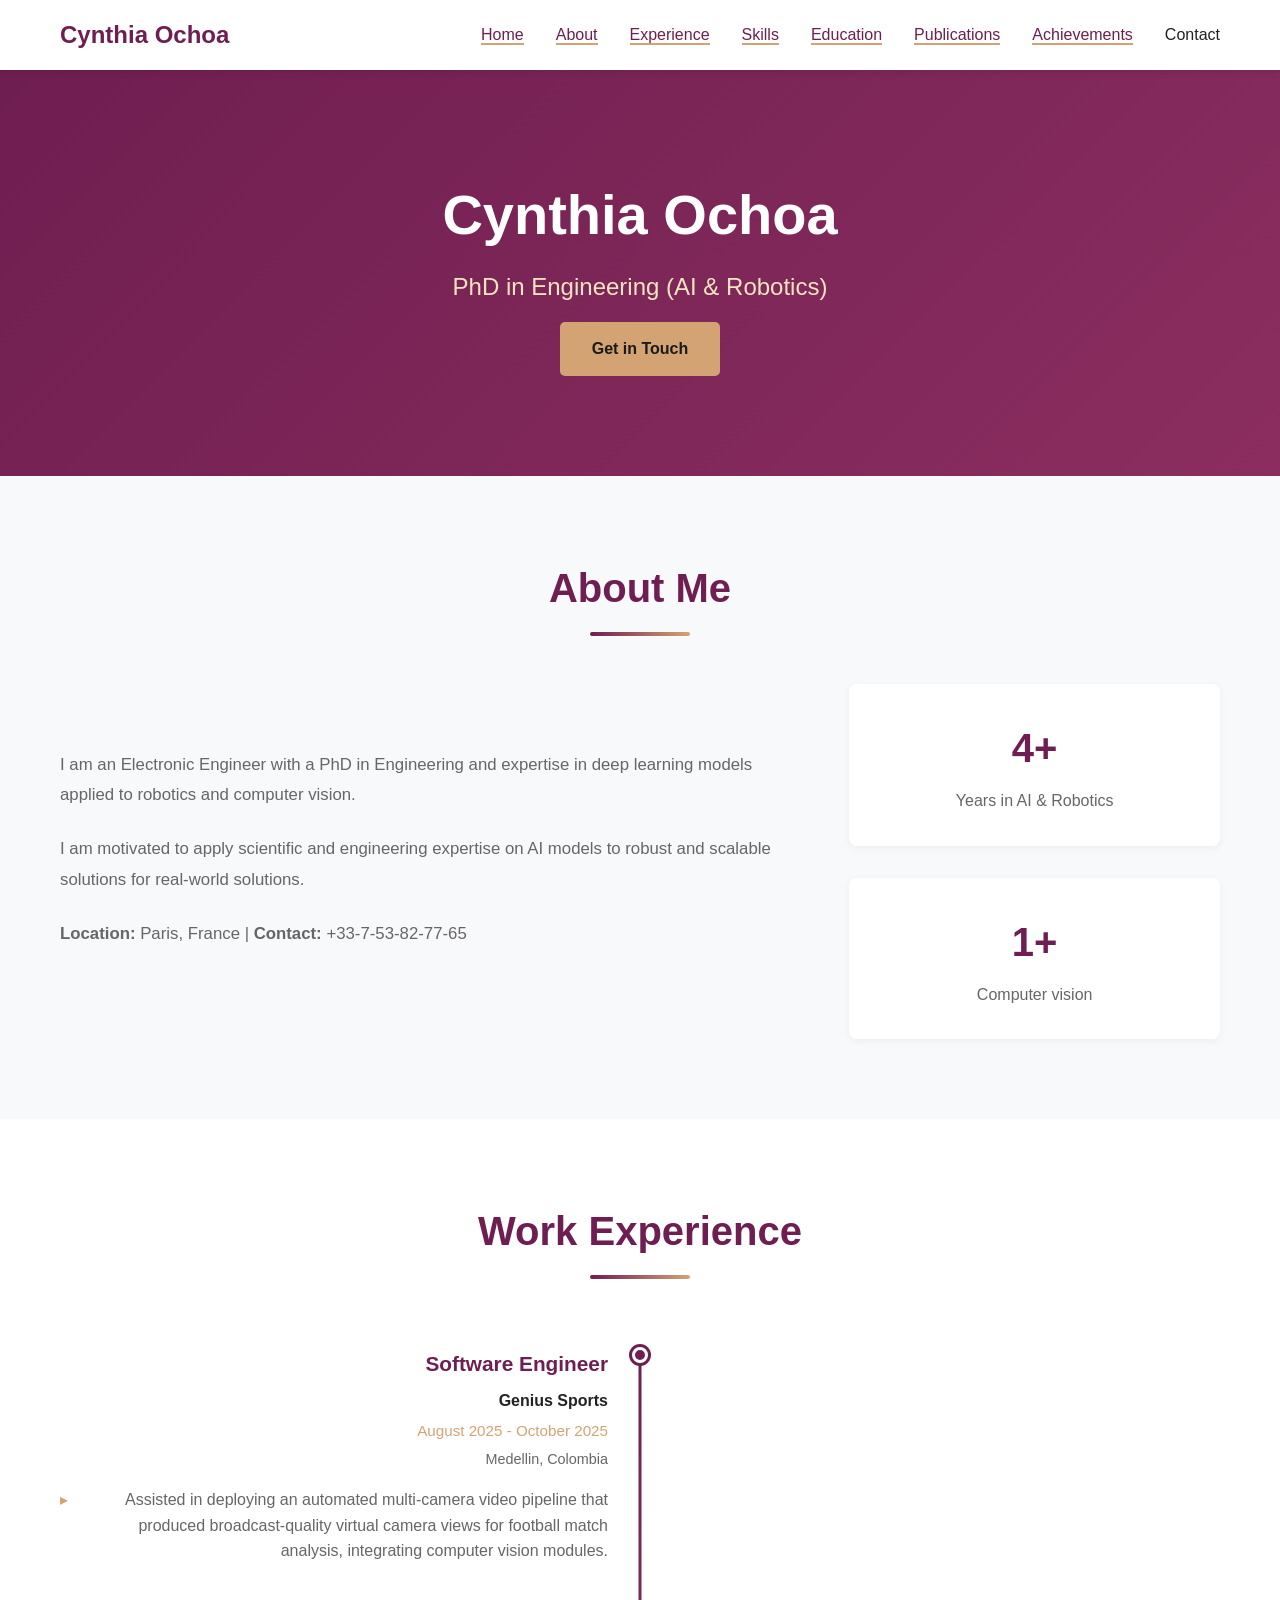
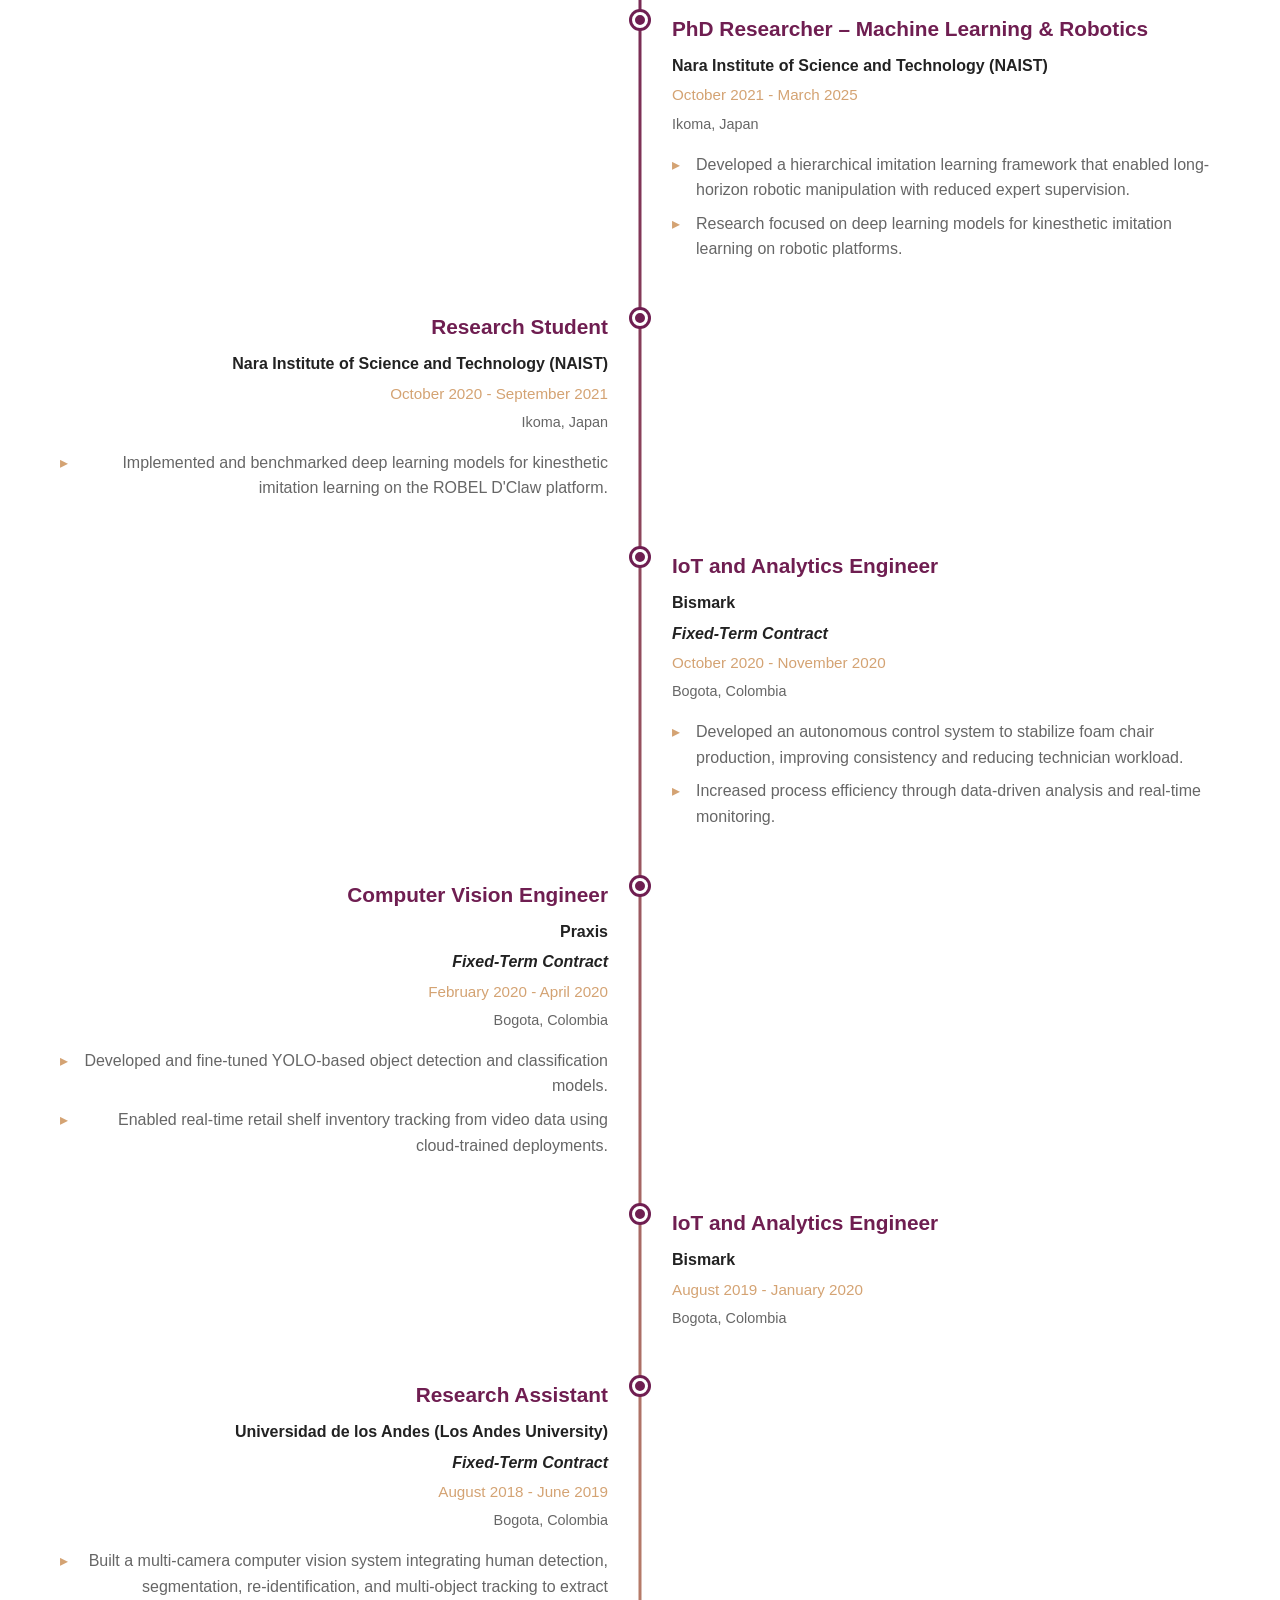
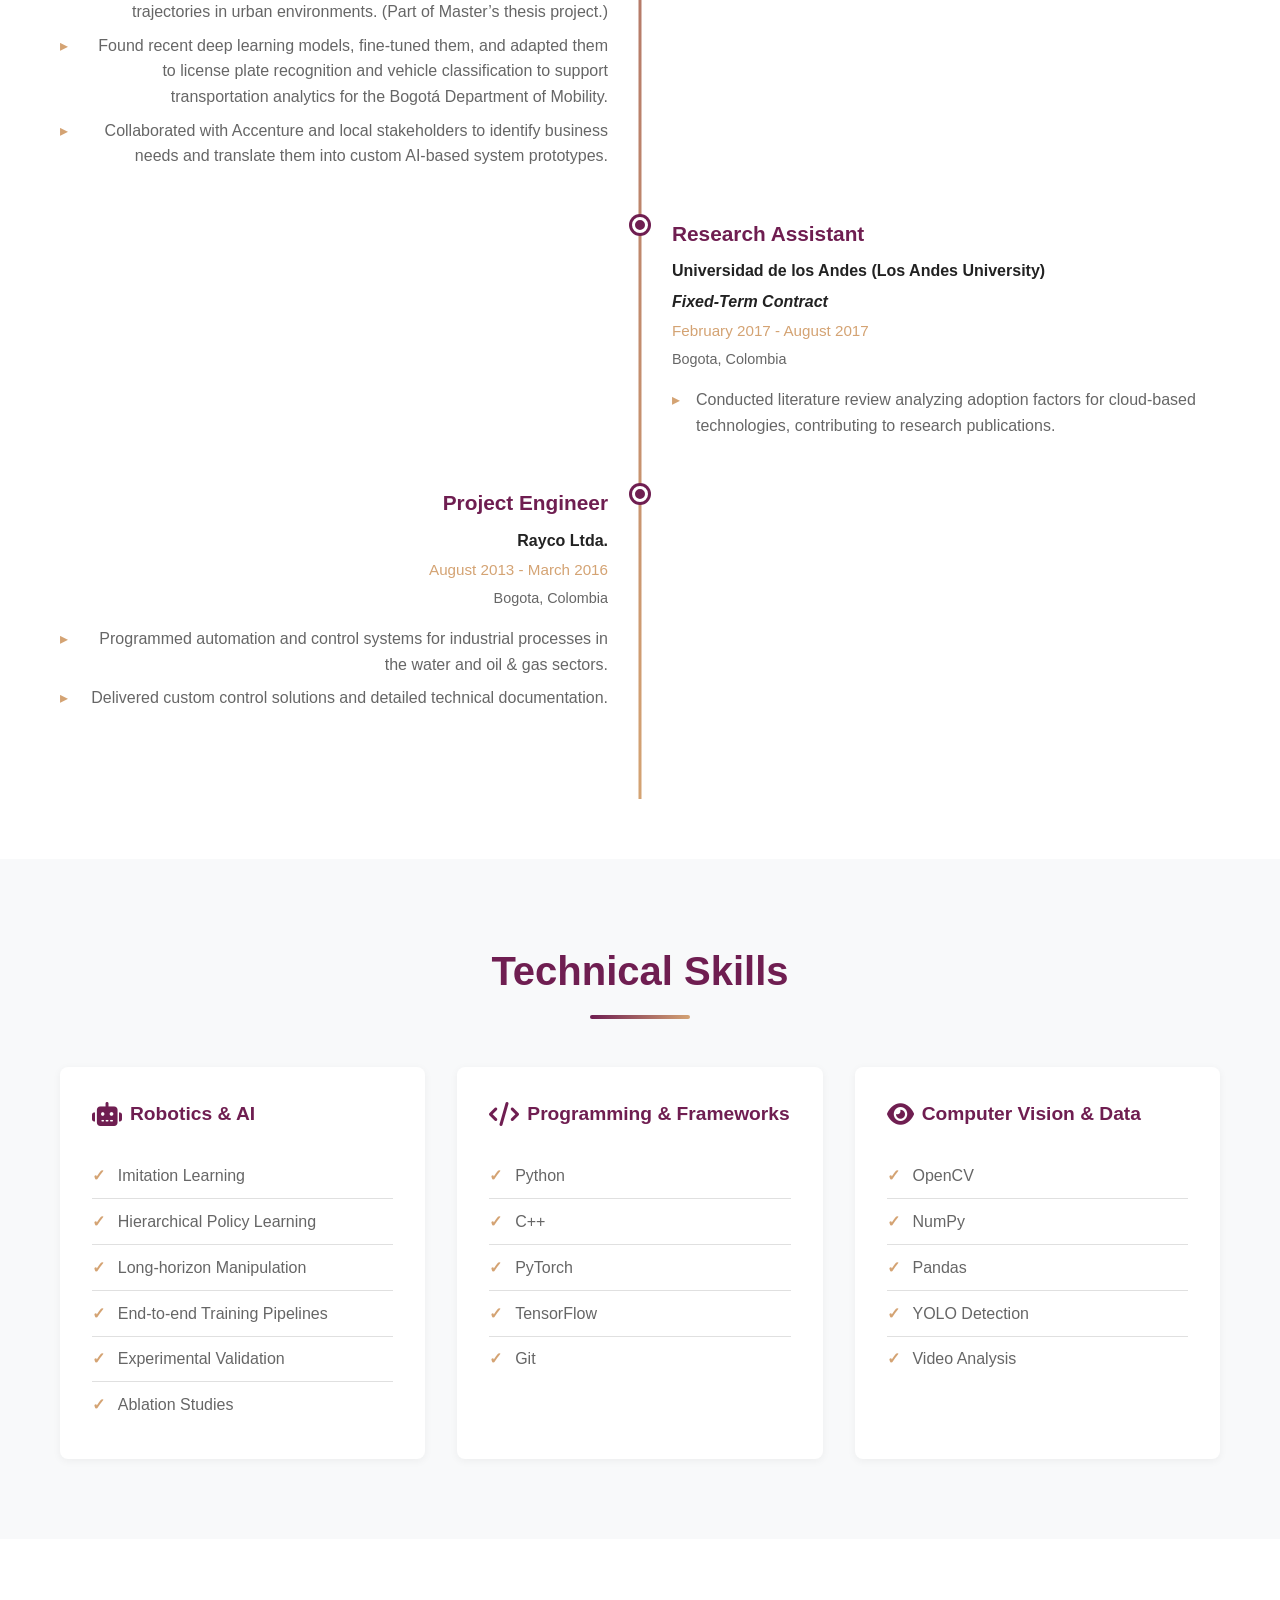
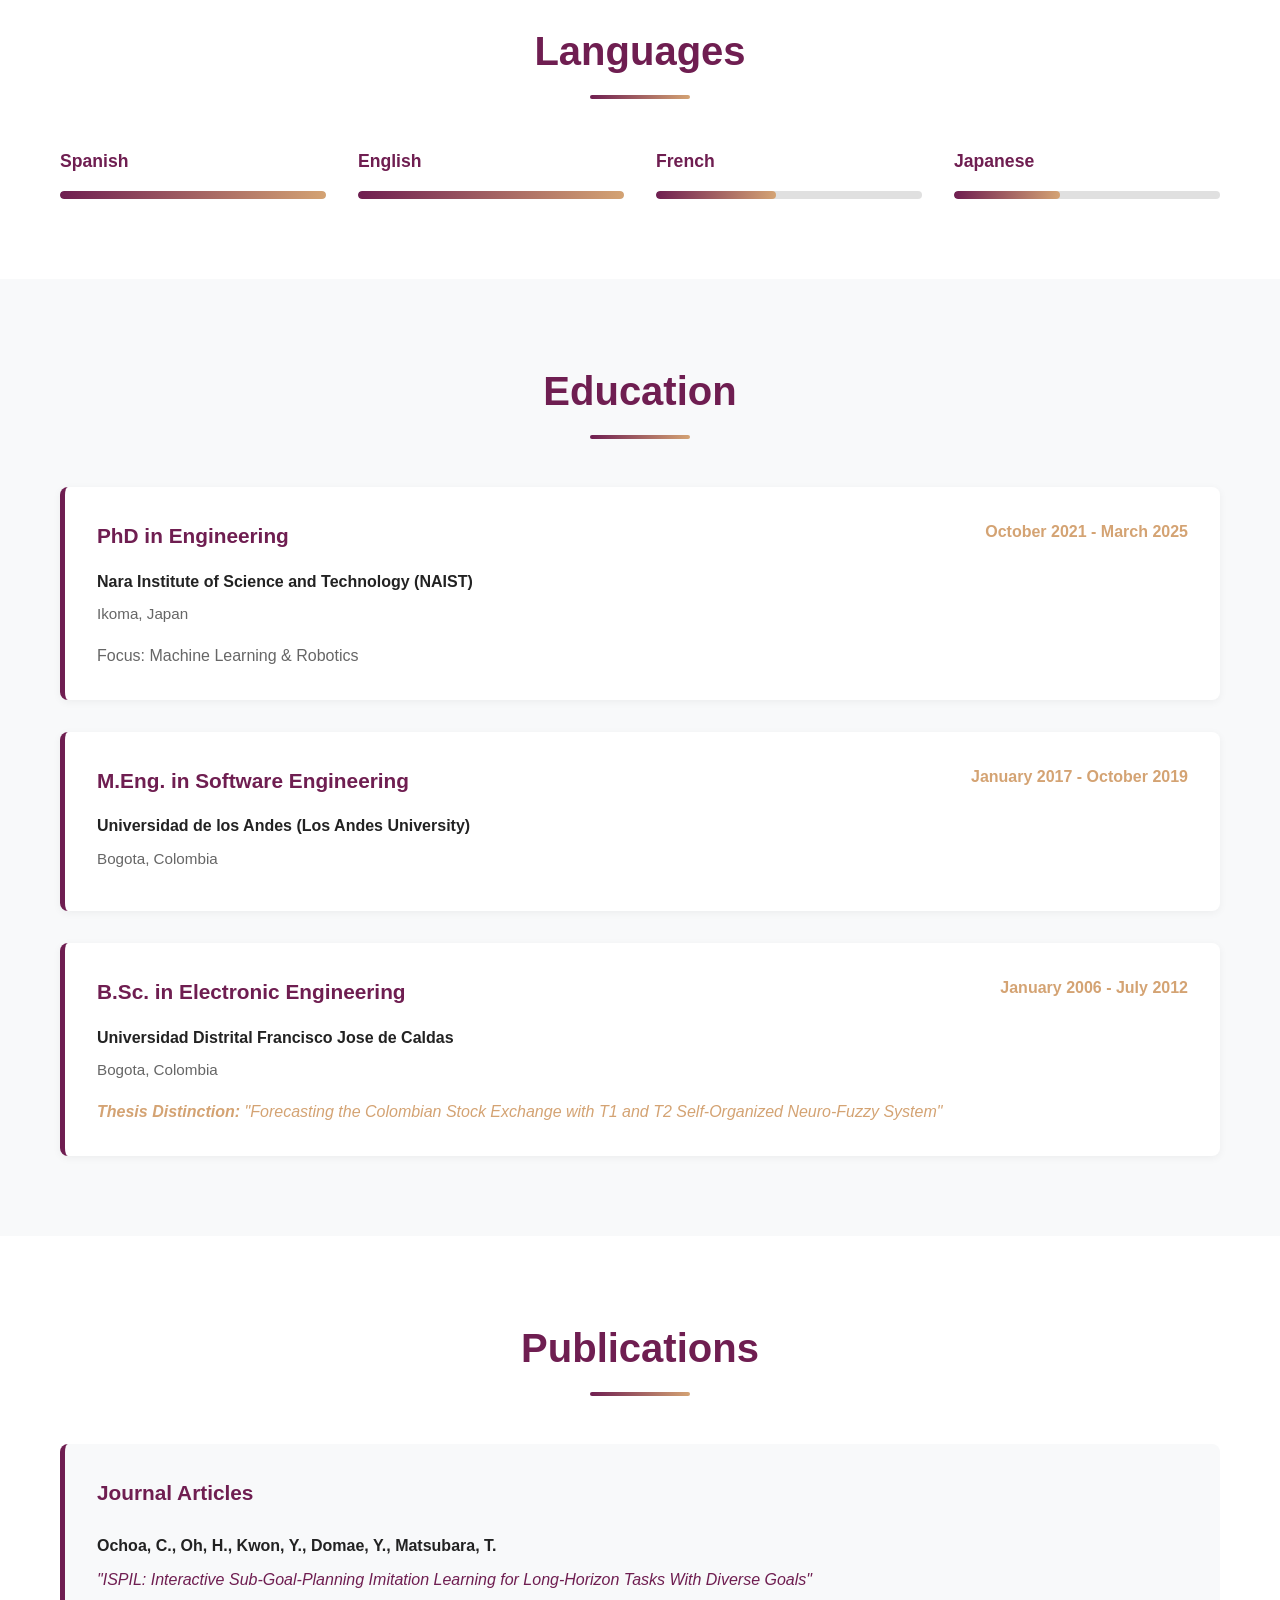
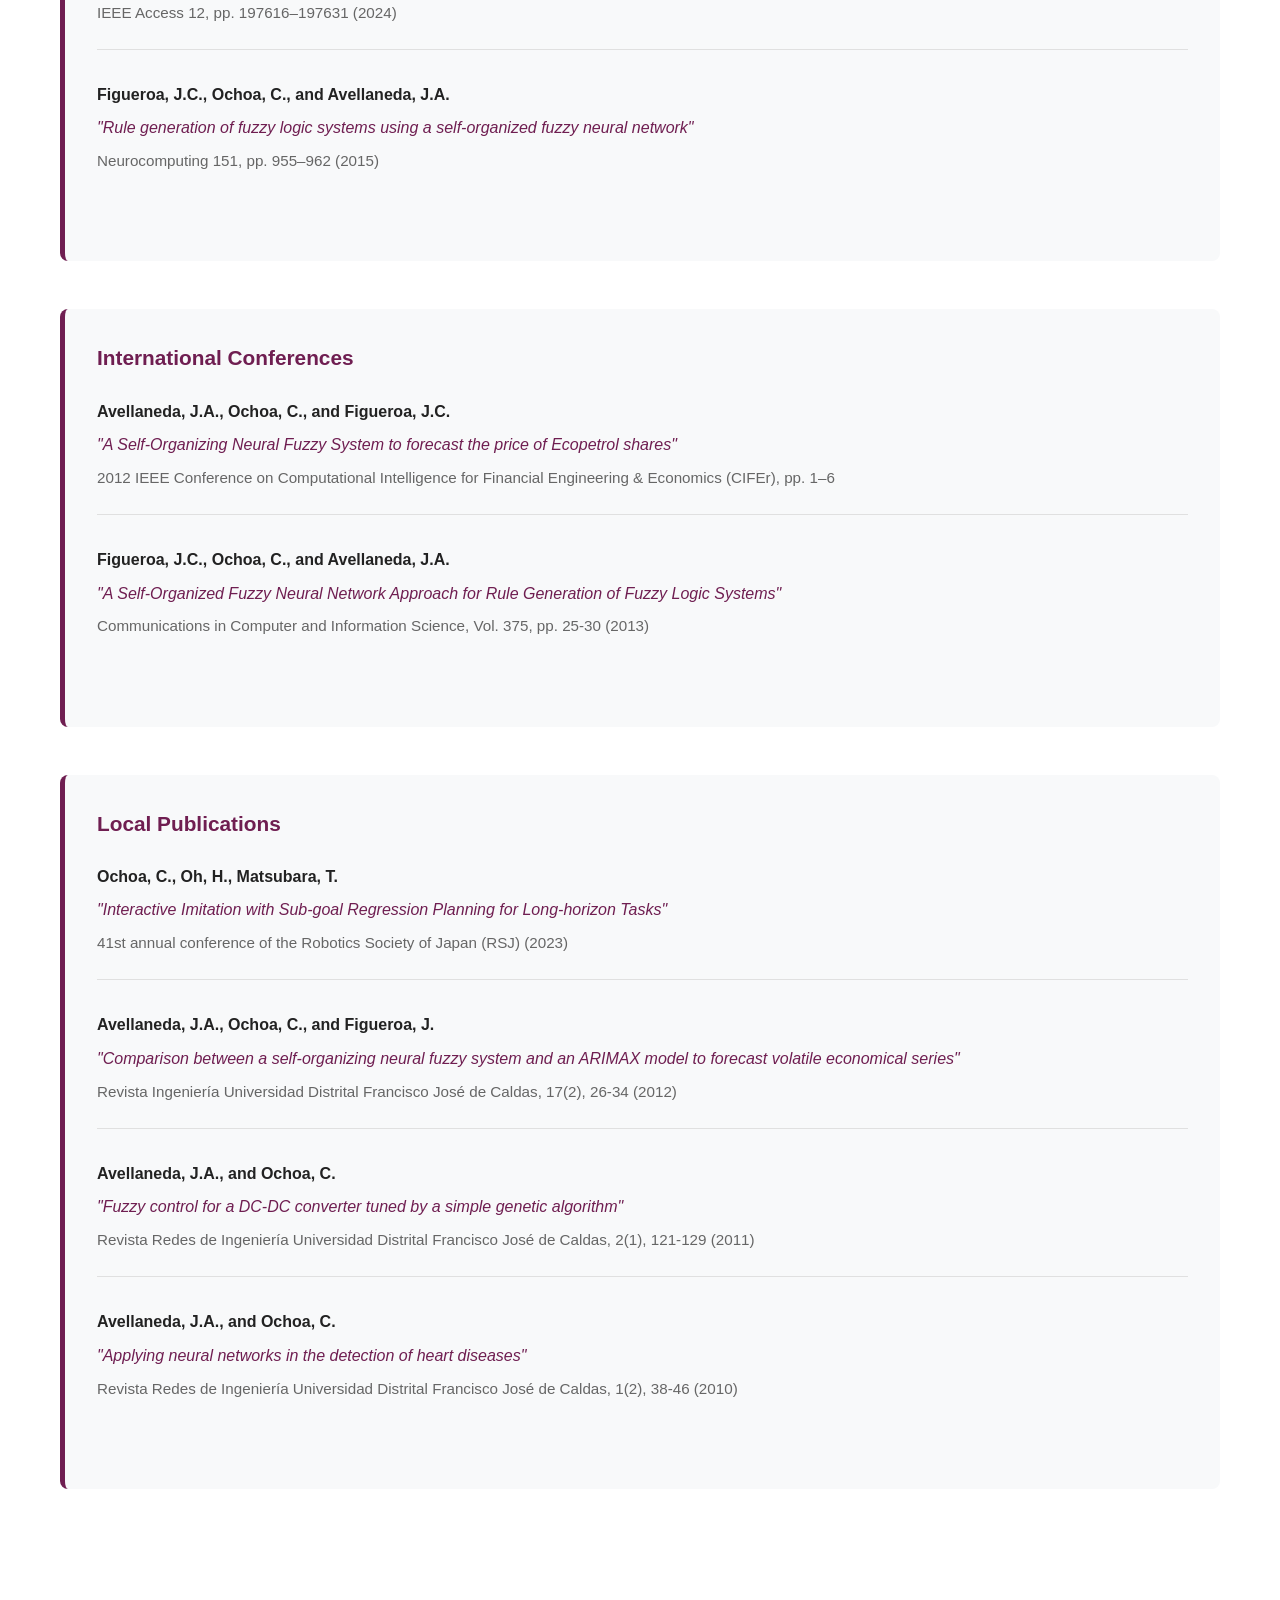
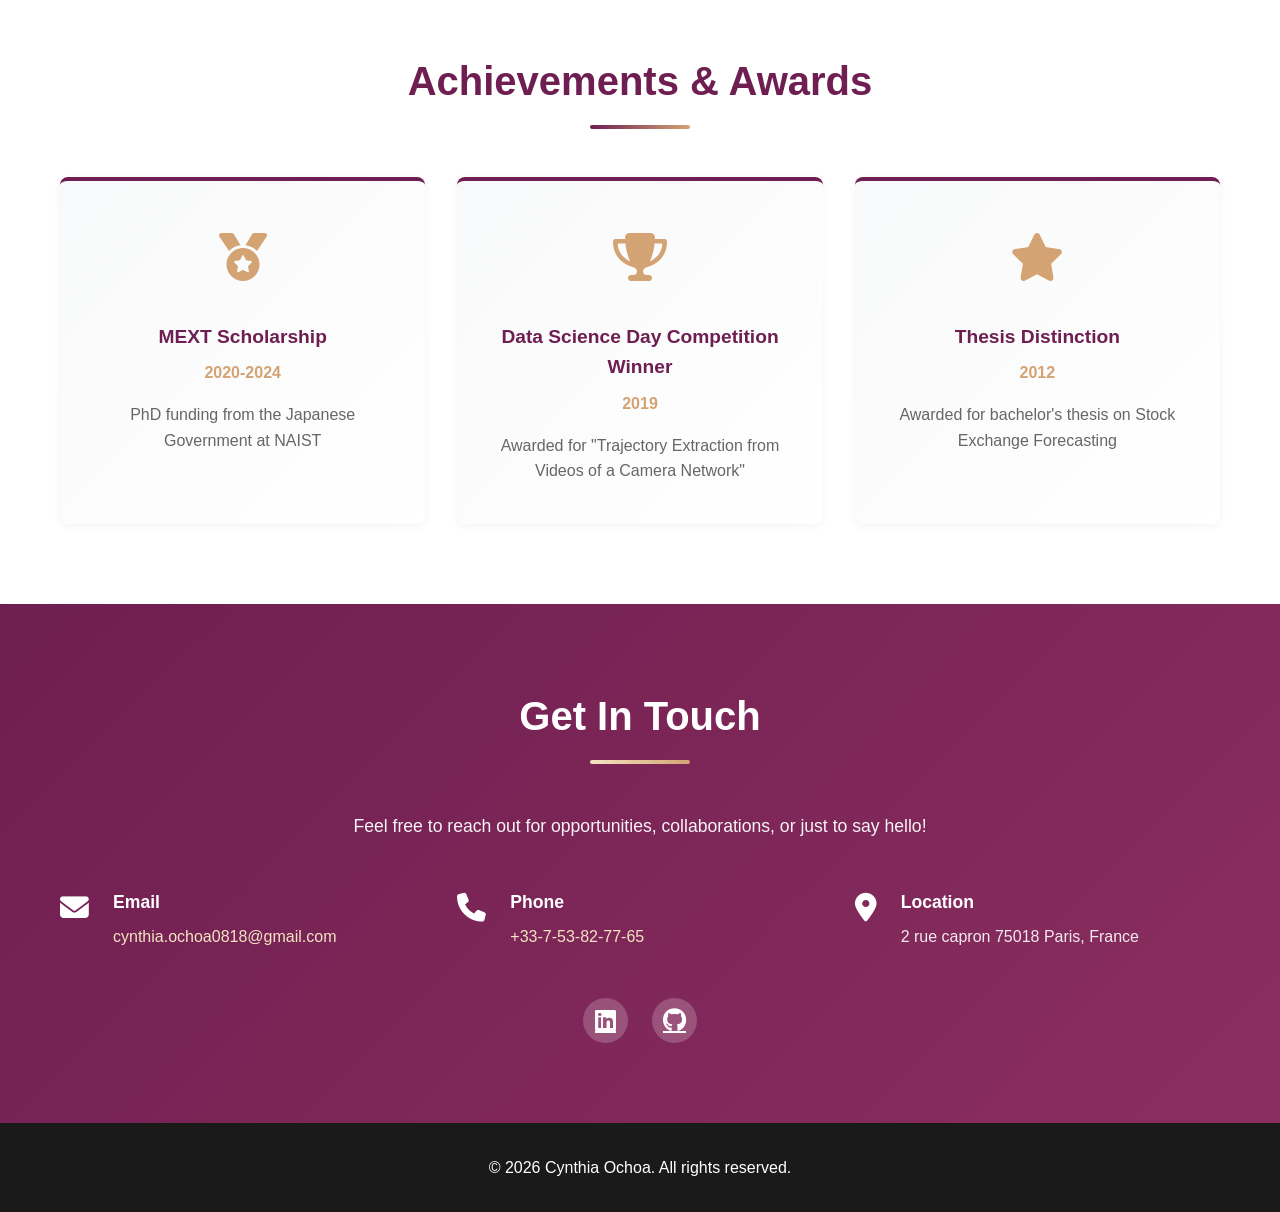
==== index.html @ f6dfd4ef "Modify nav-links behavior, add smooth scrolling, adjust section scroll margin" ====
<!DOCTYPE html>
<html lang="en">
<head>
    <meta charset="UTF-8">
    <meta name="viewport" content="width=device-width, initial-scale=1.0">
    <title>Cynthia Ochoa - Robotics & AI Engineer</title>
    <link rel="stylesheet" href="styles.css">
    <link rel="stylesheet" href="https://cdnjs.cloudflare.com/ajax/libs/font-awesome/6.4.0/css/all.min.css">
</head>
<body>
    <!-- Navigation -->
    <nav class="navbar">
        <div class="container">
            <div class="nav-brand">Cynthia Ochoa</div>
            <ul class="nav-links">
                <li><a href="#home">Home</a></li>
                <li><a href="#about">About</a></li>
                <li><a href="#experience">Experience</a></li>
                <li><a href="#skills">Skills</a></li>
                <li><a href="#education">Education</a></li>
                <li><a href="#publications">Publications</a></li>
                <li><a href="#achievements">Achievements</a></li>
                <li><a href="#contact">Contact</a></li>
            </ul>
        </div>
    </nav>

    <!-- Hero Section -->
    <section id="home" class="hero">
        <div class="container">
            <div class="hero-content">
                <h1>Cynthia Ochoa</h1>
                <p class="subtitle">PhD in Engineering (AI & Robotics)</p>
                <!-- <p class="description">
                    Electronic Engineer with a PhD in Engineering and expertise in deep learning models applied to
                    robotics and computer vision. 
                    Motivated to apply scientific and engineering expertise on AI models to robust and scalable solutions for real-world
                    solutions.</p> -->
                <div class="cta-buttons">
                    <a href="#contact" class="btn btn-primary">Get in Touch</a>
                    <!-- <a href="#experience" class="btn btn-secondary">View My Work</a> -->
                </div>
            </div>
        </div>
    </section>

    <!-- About Section -->
    <section id="about" class="about">
        <div class="container">
            <h2>About Me</h2>
            <div class="about-content">
                <div class="about-text">
                    <p>I am an Electronic Engineer with a PhD in Engineering and expertise in deep learning models applied to
                    robotics and computer vision.</p>
                    <p>I am motivated to apply scientific and engineering expertise on AI models to robust and scalable solutions for real-world
                    solutions.</p>
                    <p><strong>Location:</strong> Paris, France | <strong>Contact:</strong> +33-7-53-82-77-65</p>
                </div>
                <div class="about-stats">
                    <!-- <div class="stat">
                        <h3>6</h3>
                        <p>Years in AI</p>
                    </div> -->
                    <div class="stat">
                        <h3>4+</h3>
                        <p>Years in AI & Robotics</p>
                    </div>
                    <div class="stat">
                        <h3>1+</h3>
                        <p>Computer vision</p>
                    </div>
                    <!-- <div class="stat">
                        <h3>8+</h3>
                        <p>Professional Positions</p>
                    </div>
                    <div class="stat">
                        <h3>3</h3>
                        <p>Degrees</p>
                    </div> -->
                </div>
            </div>
        </div>
    </section>

    <!-- Experience Section -->
    <section id="experience" class="experience">
        <div class="container">
            <h2>Work Experience</h2>
            <div class="timeline">
                <div class="timeline-item">
                    <div class="timeline-marker"></div>
                    <div class="timeline-content">
                        <h3>Software Engineer</h3>
                        <p class="company">Genius Sports</p>
                        <p class="date">August 2025 - October 2025</p>
                        <p class="location">Medellin, Colombia</p>
                        <ul>
                            <li>Assisted in deploying an automated multi-camera video pipeline that produced broadcast-quality virtual camera views for football match analysis, integrating computer vision modules.</li>
                        </ul>
                    </div>
                </div>

                <div class="timeline-item">
                    <div class="timeline-marker"></div>
                    <div class="timeline-content">
                        <h3>PhD Researcher – Machine Learning & Robotics</h3>
                        <p class="company">Nara Institute of Science and Technology (NAIST)</p>
                        <p class="date">October 2021 - March 2025</p>
                        <p class="location">Ikoma, Japan</p>
                        <ul>
                            <li>Developed a hierarchical imitation learning framework that enabled long-horizon robotic manipulation with reduced expert supervision.</li>
                            <li>Research focused on deep learning models for kinesthetic imitation learning on robotic platforms.</li>
                        </ul>
                    </div>
                </div>

                <div class="timeline-item">
                    <div class="timeline-marker"></div>
                    <div class="timeline-content">
                        <h3>Research Student</h3>
                        <p class="company">Nara Institute of Science and Technology (NAIST)</p>
                        <p class="date">October 2020 - September 2021</p>
                        <p class="location">Ikoma, Japan</p>
                        <ul>
                            <li>Implemented and benchmarked deep learning models for kinesthetic imitation learning on the ROBEL D'Claw platform.</li>
                        </ul>
                    </div>
                </div>

                <div class="timeline-item">
                    <div class="timeline-marker"></div>
                    <div class="timeline-content">
                        <h3>IoT and Analytics Engineer</h3>
                        <p class="company">Bismark</p>
                        <p class="contracttype">Fixed-Term Contract</p>
                        <p class="date">October 2020 - November 2020 </p>
                        <p class="location">Bogota, Colombia</p>
                        <ul>
                            <li>Developed an autonomous control system to stabilize foam chair production, improving consistency and reducing technician workload.</li>
                            <li>Increased process efficiency through data-driven analysis and real-time monitoring.</li>
                        </ul>
                    </div>
                </div>

                <div class="timeline-item">
                    <div class="timeline-marker"></div>
                    <div class="timeline-content">
                        <h3>Computer Vision Engineer</h3>
                        <p class="company">Praxis</p>
                        <p class="contracttype">Fixed-Term Contract</p>
                        <p class="date">February 2020 - April 2020</p>
                        <p class="location">Bogota, Colombia</p>
                        <ul>
                            <li>Developed and fine-tuned YOLO-based object detection and classification models.</li>
                            <li>Enabled real-time retail shelf inventory tracking from video data using cloud-trained deployments.</li>
                        </ul>
                    </div>
                </div>

                <div class="timeline-item">
                    <div class="timeline-marker"></div>
                    <div class="timeline-content">
                        <h3>IoT and Analytics Engineer</h3>
                        <p class="company">Bismark</p>
                        <p class="date">August 2019 - January 2020</p>
                        <p class="location">Bogota, Colombia</p>
                    </div>
                </div>

                <div class="timeline-item">
                    <div class="timeline-marker"></div>
                    <div class="timeline-content">
                        <h3>Research Assistant</h3>
                        <p class="company">Universidad de los Andes (Los Andes University)</p>
                        <p class="contracttype">Fixed-Term Contract</p>
                        <p class="date">August 2018 - June 2019</p>
                        <p class="location">Bogota, Colombia</p>
                        <ul>
                            <li>Built a multi-camera computer vision system integrating human detection, segmentation, re-identification, and multi-object tracking to extract trajectories in urban environments. (Part of Master’s thesis project.) </li>
                            <li>Found recent deep learning models, fine-tuned them, and adapted them to license plate recognition and vehicle classification to support transportation analytics for the Bogotá Department of Mobility.</li>
                            <li>Collaborated with Accenture and local stakeholders to identify business needs and translate them into custom AI-based system prototypes. </li>
                        </ul>
                    </div>
                </div>

                <div class="timeline-item">
                    <div class="timeline-marker"></div>
                    <div class="timeline-content">
                        <h3>Research Assistant</h3>
                        <p class="company">Universidad de los Andes (Los Andes University)</p>
                        <p class="contracttype">Fixed-Term Contract</p>
                        <p class="date">February 2017 - August 2017</p>
                        <p class="location">Bogota, Colombia</p>
                        <ul>
                            <li>Conducted literature review analyzing adoption factors for cloud-based technologies, contributing to research publications.</li>
                        </ul>
                    </div>
                </div>

                <div class="timeline-item">
                    <div class="timeline-marker"></div>
                    <div class="timeline-content">
                        <h3>Project Engineer</h3>
                        <p class="company">Rayco Ltda.</p>
                        <p class="date">August 2013 - March 2016</p>
                        <p class="location">Bogota, Colombia</p>
                        <ul>
                            <li>Programmed automation and control systems for industrial processes in the water and oil & gas sectors.</li>
                            <li>Delivered custom control solutions and detailed technical documentation.</li>
                        </ul>
                    </div>
                </div>
            </div>
        </div>
    </section>

    <!-- Skills Section -->
    <section id="skills" class="skills">
        <div class="container">
            <h2>Technical Skills</h2>
            <div class="skills-grid">
                <div class="skill-category">
                    <h3><i class="fas fa-robot"></i> Robotics & AI</h3>
                    <ul>
                        <li>Imitation Learning</li>
                        <li>Hierarchical Policy Learning</li>
                        <li>Long-horizon Manipulation</li>
                        <li>End-to-end Training Pipelines</li>
                        <li>Experimental Validation</li>
                        <li>Ablation Studies</li>
                    </ul>
                </div>

                <div class="skill-category">
                    <h3><i class="fas fa-code"></i> Programming & Frameworks</h3>
                    <ul>
                        <li>Python</li>
                        <li>C++</li>
                        <li>PyTorch</li>
                        <li>TensorFlow</li>
                        <li>Git</li>
                    </ul>
                </div>

                <div class="skill-category">
                    <h3><i class="fas fa-eye"></i> Computer Vision & Data</h3>
                    <ul>
                        <li>OpenCV</li>
                        <li>NumPy</li>
                        <li>Pandas</li>
                        <li>YOLO Detection</li>
                        <li>Video Analysis</li>
                    </ul>
                </div>

                <!-- <div class="skill-category">
                    <h3><i class="fas fa-tools"></i> Tools & Platforms</h3>
                    <ul>
                        <li>Git Version Control</li>
                        <li>Azure ML</li>
                        <li>Google AutoML</li>
                        <li>Deep Learning Deployment</li>
                    </ul>
                </div> -->
            </div>
        </div>
    </section>

    <!-- Languages Section -->
    <section class="languages">
        <div class="container">
            <h2>Languages</h2>
            <div class="language-grid">
                <div class="language-item">
                    <h4>Spanish</h4>
                    <div class="proficiency-bar">
                        <div class="proficiency" style="width: 100%;"></div>
                    </div>
                </div>
                <div class="language-item">
                    <h4>English</h4>
                    <div class="proficiency-bar">
                        <div class="proficiency" style="width: 100%;"></div>
                    </div>
                </div>
                <div class="language-item">
                    <h4>French</h4>
                    <div class="proficiency-bar">
                        <div class="proficiency" style="width: 45%;"></div>
                    </div>
                </div>
                <div class="language-item">
                    <h4>Japanese</h4>
                    <div class="proficiency-bar">
                        <div class="proficiency" style="width: 40%;"></div>
                    </div>
                </div>
            </div>
        </div>
    </section>

    <!-- Education Section -->
    <section id="education" class="education">
        <div class="container">
            <h2>Education</h2>
            <div class="education-timeline">
                <div class="education-item">
                    <div class="education-header">
                        <h3>PhD in Engineering</h3>
                        <p class="date">October 2021 - March 2025</p>
                    </div>
                    <p class="institution">Nara Institute of Science and Technology (NAIST)</p>
                    <p class="location">Ikoma, Japan</p>
                    <p class="description">Focus: Machine Learning & Robotics</p>
                </div>

                <div class="education-item">
                    <div class="education-header">
                        <h3>M.Eng. in Software Engineering</h3>
                        <p class="date">January 2017 - October 2019</p>
                    </div>
                    <p class="institution">Universidad de los Andes (Los Andes University)</p>
                    <p class="location">Bogota, Colombia</p>
                </div>

                <div class="education-item">
                    <div class="education-header">
                        <h3>B.Sc. in Electronic Engineering</h3>
                        <p class="date">January 2006 - July 2012</p>
                    </div>
                    <p class="institution">Universidad Distrital Francisco Jose de Caldas</p>
                    <p class="location">Bogota, Colombia</p>
                    <p class="achievement"><strong>Thesis Distinction:</strong> "Forecasting the Colombian Stock Exchange with T1 and T2 Self-Organized Neuro-Fuzzy System"</p>
                </div>
            </div>
        </div>
    </section>

    <!-- Publications Section -->
    <section id="publications" class="publications">
        <div class="container">
            <h2>Publications</h2>
            <div class="publications-content">
                <div class="publication-category">
                    <h3>Journal Articles</h3>
                    <div class="publication-item">
                        <p class="publication-authors">Ochoa, C., Oh, H., Kwon, Y., Domae, Y., Matsubara, T.</p>
                        <p class="publication-title">"ISPIL: Interactive Sub-Goal-Planning Imitation Learning for Long-Horizon Tasks With Diverse Goals"</p>
                        <p class="publication-venue">IEEE Access 12, pp. 197616–197631 (2024)</p>
                    </div>
                    <div class="publication-item">
                        <p class="publication-authors">Figueroa, J.C., Ochoa, C., and Avellaneda, J.A.</p>
                        <p class="publication-title">"Rule generation of fuzzy logic systems using a self-organized fuzzy neural network"</p>
                        <p class="publication-venue">Neurocomputing 151, pp. 955–962 (2015)</p>
                    </div>
                </div>

                <div class="publication-category">
                    <h3>International Conferences</h3>
                    <div class="publication-item">
                        <p class="publication-authors">Avellaneda, J.A., Ochoa, C., and Figueroa, J.C.</p>
                        <p class="publication-title">"A Self-Organizing Neural Fuzzy System to forecast the price of Ecopetrol shares"</p>
                        <p class="publication-venue">2012 IEEE Conference on Computational Intelligence for Financial Engineering & Economics (CIFEr), pp. 1–6</p>
                    </div>
                    <div class="publication-item">
                        <p class="publication-authors">Figueroa, J.C., Ochoa, C., and Avellaneda, J.A.</p>
                        <p class="publication-title">"A Self-Organized Fuzzy Neural Network Approach for Rule Generation of Fuzzy Logic Systems"</p>
                        <p class="publication-venue">Communications in Computer and Information Science, Vol. 375, pp. 25-30 (2013)</p>
                    </div>
                </div>

                <div class="publication-category">
                    <h3>Local Publications</h3>
                    <div class="publication-item">
                        <p class="publication-authors">Ochoa, C., Oh, H., Matsubara, T.</p>
                        <p class="publication-title">"Interactive Imitation with Sub-goal Regression Planning for Long-horizon Tasks"</p>
                        <p class="publication-venue">41st annual conference of the Robotics Society of Japan (RSJ) (2023)</p>
                    </div>
                    <div class="publication-item">
                        <p class="publication-authors">Avellaneda, J.A., Ochoa, C., and Figueroa, J.</p>
                        <p class="publication-title">"Comparison between a self-organizing neural fuzzy system and an ARIMAX model to forecast volatile economical series"</p>
                        <p class="publication-venue">Revista Ingeniería Universidad Distrital Francisco José de Caldas, 17(2), 26-34 (2012)</p>
                    </div>
                    <div class="publication-item">
                        <p class="publication-authors">Avellaneda, J.A., and Ochoa, C.</p>
                        <p class="publication-title">"Fuzzy control for a DC-DC converter tuned by a simple genetic algorithm"</p>
                        <p class="publication-venue">Revista Redes de Ingeniería Universidad Distrital Francisco José de Caldas, 2(1), 121-129 (2011)</p>
                    </div>
                    <div class="publication-item">
                        <p class="publication-authors">Avellaneda, J.A., and Ochoa, C.</p>
                        <p class="publication-title">"Applying neural networks in the detection of heart diseases"</p>
                        <p class="publication-venue">Revista Redes de Ingeniería Universidad Distrital Francisco José de Caldas, 1(2), 38-46 (2010)</p>
                    </div>
                </div>
            </div>
        </div>
    </section>

    <!-- Achievements Section -->
    <section id="achievements" class="achievements">
        <div class="container">
            <h2>Achievements & Awards</h2>
            <div class="achievements-grid">
                <div class="achievement-card">
                    <div class="achievement-icon">
                        <i class="fas fa-medal"></i>
                    </div>
                    <h3>MEXT Scholarship</h3>
                    <p class="date">2020-2024</p>
                    <p>PhD funding from the Japanese Government at NAIST</p>
                </div>

                <div class="achievement-card">
                    <div class="achievement-icon">
                        <i class="fas fa-trophy"></i>
                    </div>
                    <h3>Data Science Day Competition Winner</h3>
                    <p class="date">2019</p>
                    <p>Awarded for "Trajectory Extraction from Videos of a Camera Network"</p>
                </div>

                <div class="achievement-card">
                    <div class="achievement-icon">
                        <i class="fas fa-star"></i>
                    </div>
                    <h3>Thesis Distinction</h3>
                    <p class="date">2012</p>
                    <p>Awarded for bachelor's thesis on Stock Exchange Forecasting</p>
                </div>
            </div>
        </div>
    </section>

    <!-- Contact Section -->
    <section id="contact" class="contact">
        <div class="container">
            <h2>Get In Touch</h2>
            <p class="contact-intro">Feel free to reach out for opportunities, collaborations, or just to say hello!</p>
            <div class="contact-info">
                <div class="contact-item">
                    <i class="fas fa-envelope"></i>
                    <div>
                        <h4>Email</h4>
                        <a href="mailto:cynthia.ochoa0818@gmail.com">cynthia.ochoa0818@gmail.com</a>
                    </div>
                </div>
                <div class="contact-item">
                    <i class="fas fa-phone"></i>
                    <div>
                        <h4>Phone</h4>
                        <a href="tel:+33753827765">+33-7-53-82-77-65</a>
                    </div>
                </div>
                <div class="contact-item">
                    <i class="fas fa-map-marker-alt"></i>
                    <div>
                        <h4>Location</h4>
                        <p>2 rue capron 75018 Paris, France</p>
                    </div>
                </div>
            </div>
            <div class="social-links">
                <a href="https://linkedin.com/in/cynthia-ochoa-rey" target="_blank" rel="noopener noreferrer">
                    <i class="fab fa-linkedin"></i>
                </a>
                <a href="https://github.com" target="_blank" rel="noopener noreferrer">
                    <i class="fab fa-github"></i>
                </a>
            </div>
        </div>
    </section>

    <!-- Footer -->
    <footer class="footer">
        <div class="container">
            <p>&copy; 2026 Cynthia Ochoa. All rights reserved.</p>
        </div>
    </footer>

    <script src="script.js"></script>
</body>
</html>
---- styles.css ----
:root {
    --primary-color: #6f1e51;
    --secondary-color: #d4a373;
    --accent-color: #f4e4c1;
    --dark-bg: #1a1a1a;
    --light-bg: #f8f9fa;
    --text-dark: #222;
    --text-light: #666;
    --border-color: #e0e0e0;
}

* {
    margin: 0;
    padding: 0;
    box-sizing: border-box;
}

html {
    scroll-behavior: smooth;
}

body {
    font-family: 'Segoe UI', Tahoma, Geneva, Verdana, sans-serif;
    line-height: 1.6;
    color: var(--text-dark);
    background-color: white;
}

.container {
    max-width: 1200px;
    margin: 0 auto;
    padding: 0 20px;
}

/* Navigation */
.navbar {
    background-color: white;
    box-shadow: 0 2px 8px rgba(0, 0, 0, 0.1);
    position: sticky;
    top: 0;
    z-index: 1000;
}

.navbar .container {
    display: flex;
    justify-content: space-between;
    align-items: center;
    padding: 1rem 20px;
}

.nav-brand {
    font-size: 1.5rem;
    font-weight: 700;
    color: var(--primary-color);
}

.nav-links {
    display: flex;
    list-style: none;
    gap: 2rem;
}

.nav-links a {
    text-decoration: none;
    color: var(--text-dark);
    font-weight: 500;
    transition: color 0.3s ease;
}

.nav-links a:hover {
    color: var(--primary-color);
}

@media (max-width: 768px) {
    .nav-links {
        gap: 1rem;
        font-size: 0.9rem;
    }
}

/* Hero Section */
.hero {
    background: linear-gradient(135deg, var(--primary-color) 0%, #8b2e5f 100%);
    color: white;
    padding: 100px 20px;
    text-align: center;
}

.hero-content h1 {
    font-size: 3.5rem;
    margin-bottom: 0.5rem;
    font-weight: 700;
}

.hero-content .subtitle {
    font-size: 1.5rem;
    color: var(--accent-color);
    margin-bottom: 1rem;
}

.hero-content .description {
    font-size: 1.1rem;
    max-width: 600px;
    margin: 0 auto 2rem;
    line-height: 1.8;
    opacity: 0.95;
}

.cta-buttons {
    display: flex;
    gap: 1rem;
    justify-content: center;
    flex-wrap: wrap;
}

.btn {
    padding: 12px 30px;
    border-radius: 5px;
    text-decoration: none;
    font-weight: 600;
    transition: all 0.3s ease;
    border: 2px solid transparent;
}

.btn-primary {
    background-color: var(--secondary-color);
    color: var(--dark-bg);
}

.btn-primary:hover {
    transform: translateY(-2px);
    box-shadow: 0 5px 15px rgba(0, 0, 0, 0.2);
}

.btn-secondary {
    background-color: transparent;
    color: white;
    border-color: white;
}

.btn-secondary:hover {
    background-color: white;
    color: var(--primary-color);
}

@media (max-width: 768px) {
    .hero-content h1 {
        font-size: 2.5rem;
    }
    
    .hero-content .subtitle {
        font-size: 1.2rem;
    }
}

/* Sections */
section {
    padding: 80px 20px;
    scroll-margin-top: 80px;
}

section h2 {
    text-align: center;
    font-size: 2.5rem;
    margin-bottom: 3rem;
    color: var(--primary-color);
    position: relative;
    padding-bottom: 1rem;
}

section h2::after {
    content: '';
    position: absolute;
    bottom: 0;
    left: 50%;
    transform: translateX(-50%);
    width: 100px;
    height: 4px;
    background: linear-gradient(90deg, var(--primary-color), var(--secondary-color));
    border-radius: 2px;
}

/* About Section */
.about {
    background-color: var(--light-bg);
}

.about-content {
    display: grid;
    grid-template-columns: 2fr 1fr;
    gap: 3rem;
    align-items: center;
}

.about-text p {
    margin-bottom: 1.5rem;
    font-size: 1.05rem;
    line-height: 1.8;
    color: var(--text-light);
}

.about-stats {
    display: flex;
    flex-direction: column;
    gap: 2rem;
}

.stat {
    background: white;
    padding: 2rem;
    border-radius: 8px;
    text-align: center;
    box-shadow: 0 2px 8px rgba(0, 0, 0, 0.05);
    transition: transform 0.3s ease;
}

.stat:hover {
    transform: translateY(-5px);
}

.stat h3 {
    font-size: 2.5rem;
    color: var(--primary-color);
    margin-bottom: 0.5rem;
}

.stat p {
    color: var(--text-light);
}

@media (max-width: 768px) {
    .about-content {
        grid-template-columns: 1fr;
    }
    
    .about-stats {
        flex-direction: row;
    }
}

/* Experience Section */
.experience {
    background-color: white;
}

.timeline {
    position: relative;
    padding: 20px 0;
}

.timeline::before {
    content: '';
    position: absolute;
    left: 50%;
    transform: translateX(-50%);
    width: 3px;
    height: 100%;
    background: linear-gradient(180deg, var(--primary-color), var(--secondary-color));
}

.timeline-item {
    margin-bottom: 3rem;
    position: relative;
}

.timeline-item:nth-child(odd) .timeline-content {
    margin-left: 0;
    margin-right: 50%;
    padding-right: 2rem;
    text-align: right;
}

.timeline-item:nth-child(even) .timeline-content {
    margin-left: 50%;
    margin-right: 0;
    padding-left: 2rem;
}

.timeline-marker {
    position: absolute;
    left: 50%;
    top: 0;
    transform: translateX(-50%);
    width: 16px;
    height: 16px;
    background-color: var(--primary-color);
    border: 3px solid white;
    border-radius: 50%;
    box-shadow: 0 0 0 3px var(--primary-color);
}

.timeline-content h3 {
    font-size: 1.3rem;
    color: var(--primary-color);
    margin-bottom: 0.5rem;
}

.timeline-content .company {
    font-weight: 600;
    color: var(--text-dark);
    margin-bottom: 0.3rem;
}

.timeline-content .contracttype {
    font-style: italic;
    font-weight: 600;
    color: var(--text-dark);
    margin-bottom: 0.3rem;
}

.timeline-content .date {
    font-size: 0.95rem;
    color: var(--secondary-color);
    margin-bottom: 0.3rem;
}

.timeline-content .location {
    font-size: 0.9rem;
    color: var(--text-light);
    margin-bottom: 1rem;
}

.timeline-content ul {
    list-style: none;
    margin-top: 1rem;
}

.timeline-content ul li {
    margin-bottom: 0.5rem;
    padding-left: 1.5rem;
    position: relative;
    color: var(--text-light);
}

.timeline-content ul li::before {
    content: '▸';
    position: absolute;
    left: 0;
    color: var(--secondary-color);
}

@media (max-width: 768px) {
    .timeline::before {
        left: 0;
    }
    
    .timeline-marker {
        left: 0;
    }
    
    .timeline-item:nth-child(odd) .timeline-content,
    .timeline-item:nth-child(even) .timeline-content {
        margin-left: 40px;
        margin-right: 0;
        padding-left: 1.5rem;
        padding-right: 0;
        text-align: left;
    }
}

/* Skills Section */
.skills {
    background-color: var(--light-bg);
}

.skills-grid {
    display: grid;
    grid-template-columns: repeat(auto-fit, minmax(250px, 1fr));
    gap: 2rem;
}

.skill-category {
    background: white;
    padding: 2rem;
    border-radius: 8px;
    box-shadow: 0 2px 8px rgba(0, 0, 0, 0.05);
    transition: all 0.3s ease;
}

.skill-category:hover {
    transform: translateY(-5px);
    box-shadow: 0 8px 16px rgba(0, 0, 0, 0.1);
}

.skill-category h3 {
    color: var(--primary-color);
    margin-bottom: 1.5rem;
    font-size: 1.2rem;
    display: flex;
    align-items: center;
    gap: 0.5rem;
}

.skill-category i {
    font-size: 1.5rem;
}

.skill-category ul {
    list-style: none;
}

.skill-category ul li {
    padding: 0.6rem 0;
    color: var(--text-light);
    border-bottom: 1px solid var(--border-color);
}

.skill-category ul li:last-child {
    border-bottom: none;
}

.skill-category ul li::before {
    content: '✓';
    color: var(--secondary-color);
    margin-right: 0.8rem;
    font-weight: bold;
}

/* Publications Section */
.publications {
    background-color: white;
}

.publications-content {
    display: flex;
    flex-direction: column;
    gap: 3rem;
}

.publication-category {
    background-color: var(--light-bg);
    padding: 2rem;
    border-radius: 8px;
    border-left: 5px solid var(--primary-color);
}

.publication-category h3 {
    color: var(--primary-color);
    margin-bottom: 1.5rem;
    font-size: 1.3rem;
}

.publication-item {
    margin-bottom: 2rem;
    padding-bottom: 1.5rem;
    border-bottom: 1px solid var(--border-color);
}

.publication-item:last-child {
    border-bottom: none;
}

.publication-authors {
    font-weight: 600;
    color: var(--text-dark);
    margin-bottom: 0.5rem;
}

.publication-title {
    font-style: italic;
    color: var(--primary-color);
    margin-bottom: 0.5rem;
    line-height: 1.6;
}

.publication-venue {
    color: var(--text-light);
    font-size: 0.95rem;
}

/* Languages Section */
.languages {
    background-color: white;
}

.language-grid {
    display: grid;
    grid-template-columns: repeat(auto-fit, minmax(200px, 1fr));
    gap: 2rem;
}

.language-item h4 {
    color: var(--primary-color);
    margin-bottom: 1rem;
    font-size: 1.1rem;
}

.proficiency-bar {
    background-color: var(--border-color);
    height: 8px;
    border-radius: 4px;
    overflow: hidden;
}

.proficiency {
    height: 100%;
    background: linear-gradient(90deg, var(--primary-color), var(--secondary-color));
    border-radius: 4px;
    transition: width 0.3s ease;
    display: flex;
    align-items: center;
    justify-content: flex-end;
    padding-right: 8px;
    font-size: 0.75rem;
    color: white;
}

/* Education Section */
.education {
    background-color: var(--light-bg);
}

.education-timeline {
    display: flex;
    flex-direction: column;
    gap: 2rem;
}

.education-item {
    background: white;
    padding: 2rem;
    border-radius: 8px;
    box-shadow: 0 2px 8px rgba(0, 0, 0, 0.05);
    border-left: 5px solid var(--primary-color);
}

.education-header {
    display: flex;
    justify-content: space-between;
    align-items: start;
    margin-bottom: 1rem;
}

.education-header h3 {
    font-size: 1.3rem;
    color: var(--primary-color);
}

.education-header .date {
    color: var(--secondary-color);
    font-weight: 600;
    white-space: nowrap;
    margin-left: 2rem;
}

.education-item .institution {
    font-weight: 600;
    color: var(--text-dark);
    margin-bottom: 0.5rem;
}

.education-item .location {
    color: var(--text-light);
    font-size: 0.95rem;
    margin-bottom: 0.5rem;
}

.education-item .description {
    color: var(--text-light);
    margin-top: 1rem;
}

.education-item .achievement {
    color: var(--secondary-color);
    margin-top: 1rem;
    font-style: italic;
}

@media (max-width: 768px) {
    .education-header {
        flex-direction: column;
    }
    
    .education-header .date {
        margin-left: 0;
        margin-top: 0.5rem;
    }
}

/* Achievements Section */
.achievements {
    background-color: white;
}

.achievements-grid {
    display: grid;
    grid-template-columns: repeat(auto-fit, minmax(280px, 1fr));
    gap: 2rem;
}

.achievement-card {
    background: linear-gradient(135deg, var(--light-bg), white);
    padding: 2.5rem;
    border-radius: 8px;
    text-align: center;
    box-shadow: 0 2px 8px rgba(0, 0, 0, 0.05);
    transition: all 0.3s ease;
    border-top: 4px solid var(--primary-color);
}

.achievement-card:hover {
    transform: translateY(-8px);
    box-shadow: 0 8px 20px rgba(0, 0, 0, 0.1);
}

.achievement-icon {
    font-size: 3rem;
    color: var(--secondary-color);
    margin-bottom: 1.5rem;
}

.achievement-card h3 {
    color: var(--primary-color);
    margin-bottom: 0.5rem;
    font-size: 1.2rem;
}

.achievement-card .date {
    color: var(--secondary-color);
    font-weight: 600;
    margin-bottom: 1rem;
}

.achievement-card p {
    color: var(--text-light);
    line-height: 1.6;
}

/* Contact Section */
.contact {
    background: linear-gradient(135deg, var(--primary-color) 0%, #8b2e5f 100%);
    color: white;
}

.contact h2 {
    color: white;
}

.contact h2::after {
    background: linear-gradient(90deg, var(--accent-color), var(--secondary-color));
}

.contact-intro {
    text-align: center;
    font-size: 1.1rem;
    max-width: 600px;
    margin: 0 auto 3rem;
    opacity: 0.95;
}

.contact-info {
    display: grid;
    grid-template-columns: repeat(auto-fit, minmax(250px, 1fr));
    gap: 2rem;
    margin-bottom: 3rem;
}

.contact-item {
    display: flex;
    gap: 1.5rem;
    align-items: flex-start;
}

.contact-item i {
    font-size: 1.8rem;
    margin-top: 0.3rem;
    flex-shrink: 0;
}

.contact-item h4 {
    margin-bottom: 0.5rem;
    font-size: 1.1rem;
}

.contact-item a {
    color: var(--accent-color);
    text-decoration: none;
    transition: opacity 0.3s ease;
}

.contact-item a:hover {
    opacity: 0.8;
}

.contact-item p {
    color: rgba(255, 255, 255, 0.9);
}

.social-links {
    display: flex;
    gap: 1.5rem;
    justify-content: center;
}

.social-links a {
    display: flex;
    align-items: center;
    justify-content: center;
    width: 45px;
    height: 45px;
    background-color: rgba(255, 255, 255, 0.2);
    border-radius: 50%;
    color: white;
    font-size: 1.5rem;
    transition: all 0.3s ease;
}

.social-links a:hover {
    background-color: var(--accent-color);
    color: var(--primary-color);
    transform: translateY(-3px);
}

/* Footer */
.footer {
    background-color: var(--dark-bg);
    color: white;
    text-align: center;
    padding: 2rem 20px;
}

/* Responsive Design */
@media (max-width: 768px) {
    section {
        padding: 50px 20px;
    }
    
    section h2 {
        font-size: 2rem;
    }
    
    .nav-links {
        display: none;
    }
}

@media (max-width: 480px) {
    .hero-content h1 {
        font-size: 2rem;
    }
    
    .cta-buttons {
        flex-direction: column;
        align-items: center;
    }
    
    .cta-buttons .btn {
        width: 100%;
        max-width: 300px;
    }
}
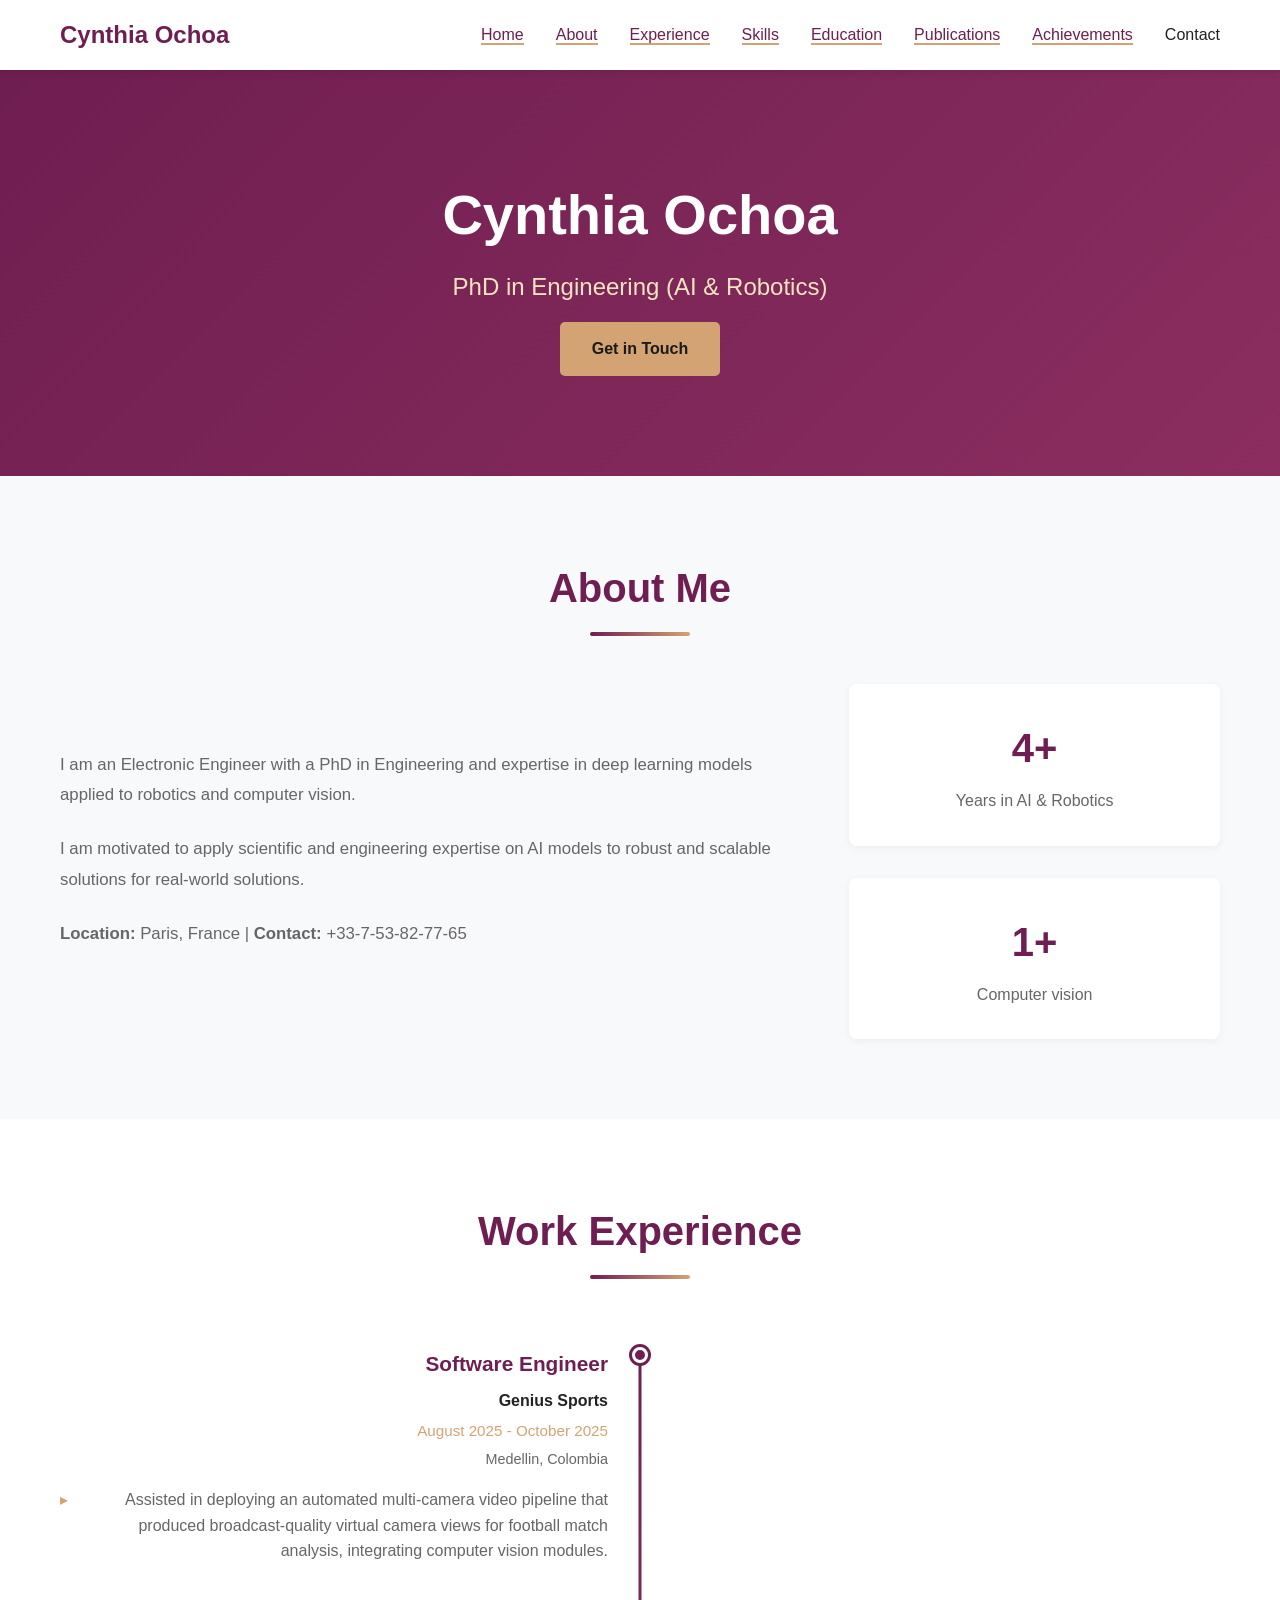
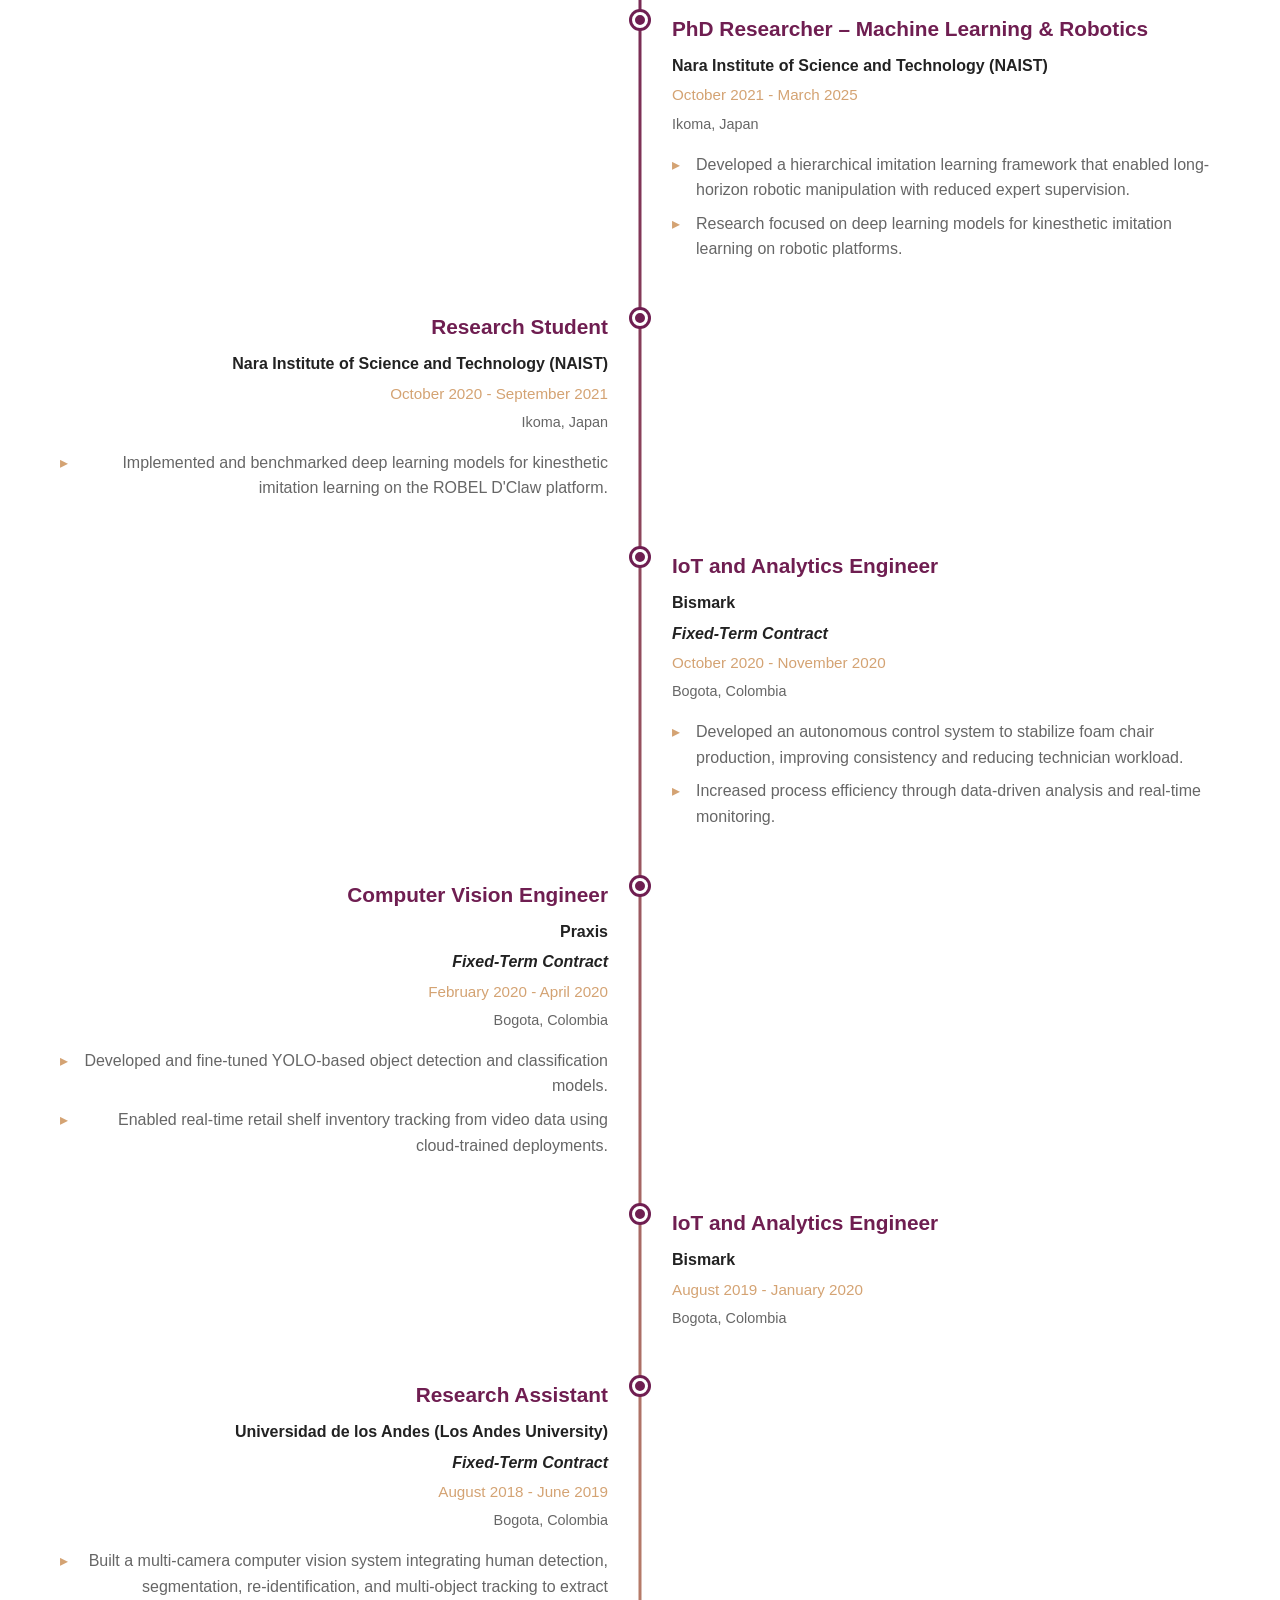
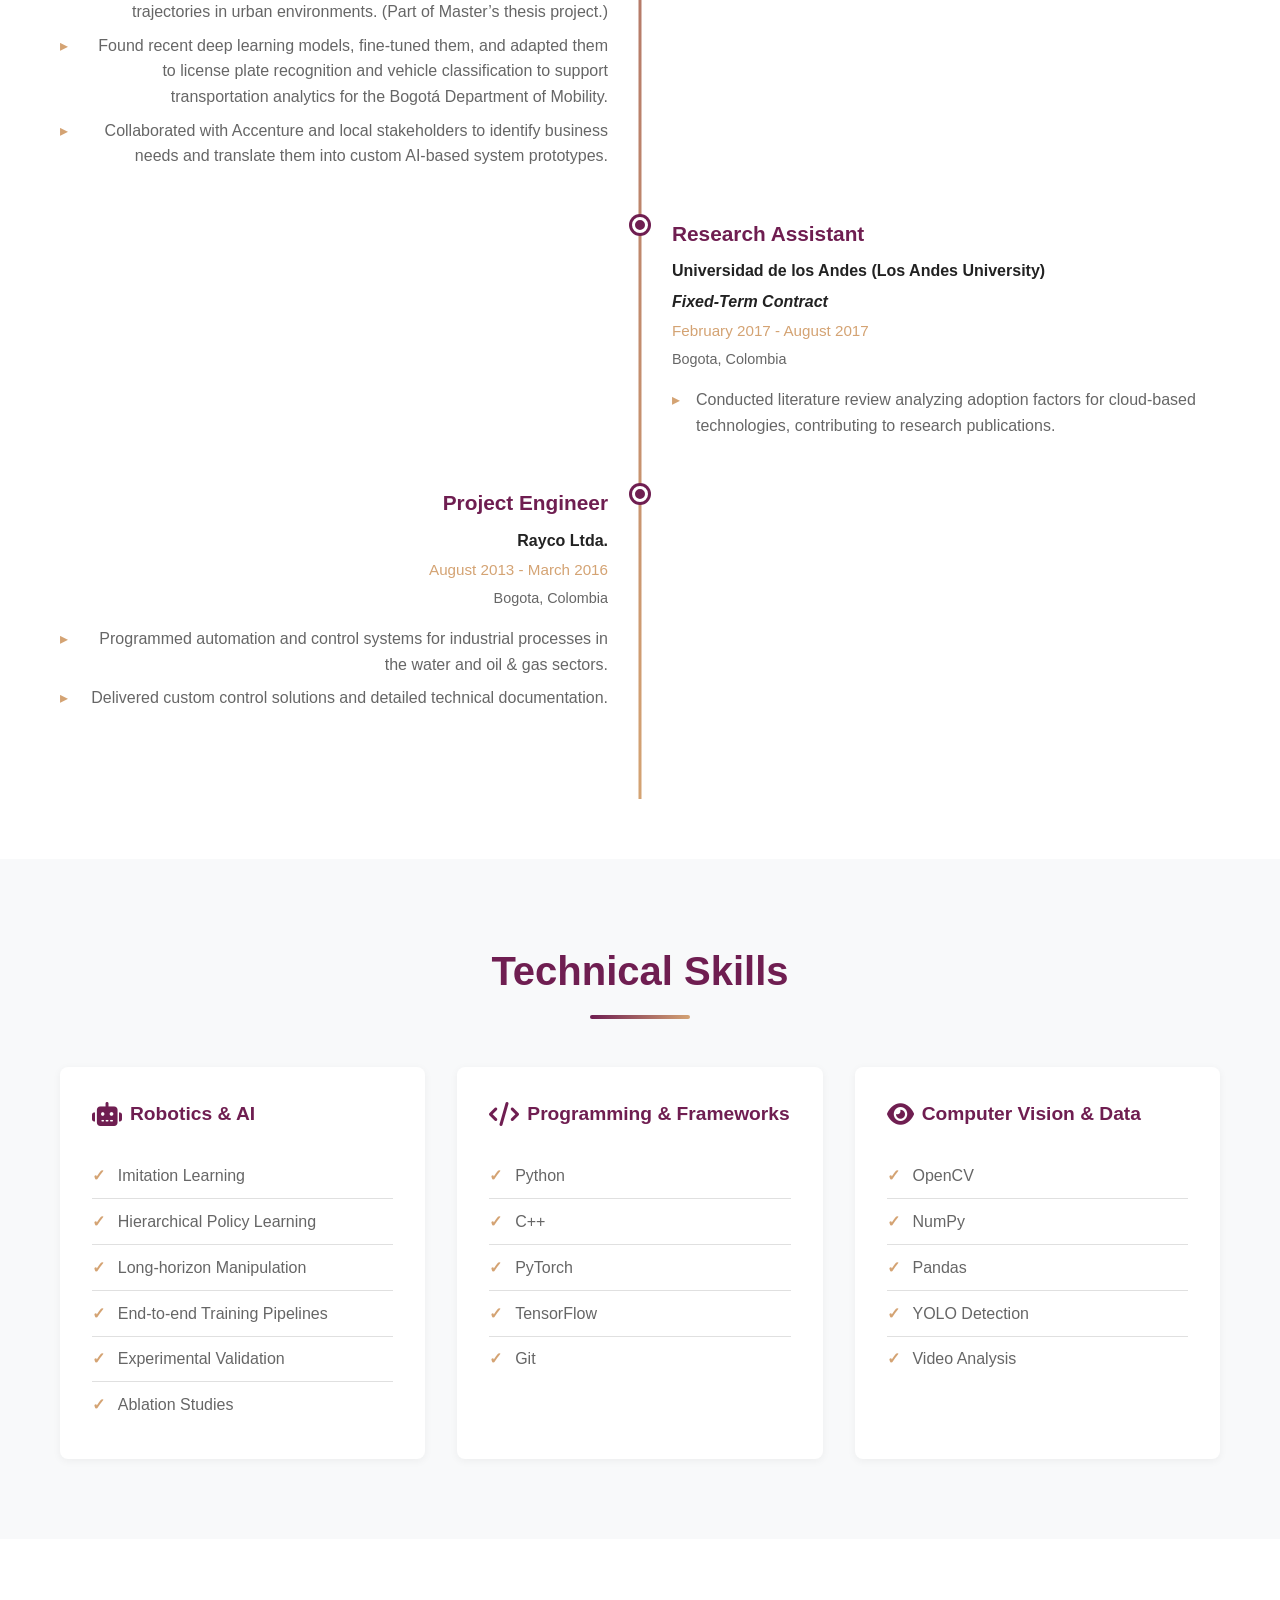
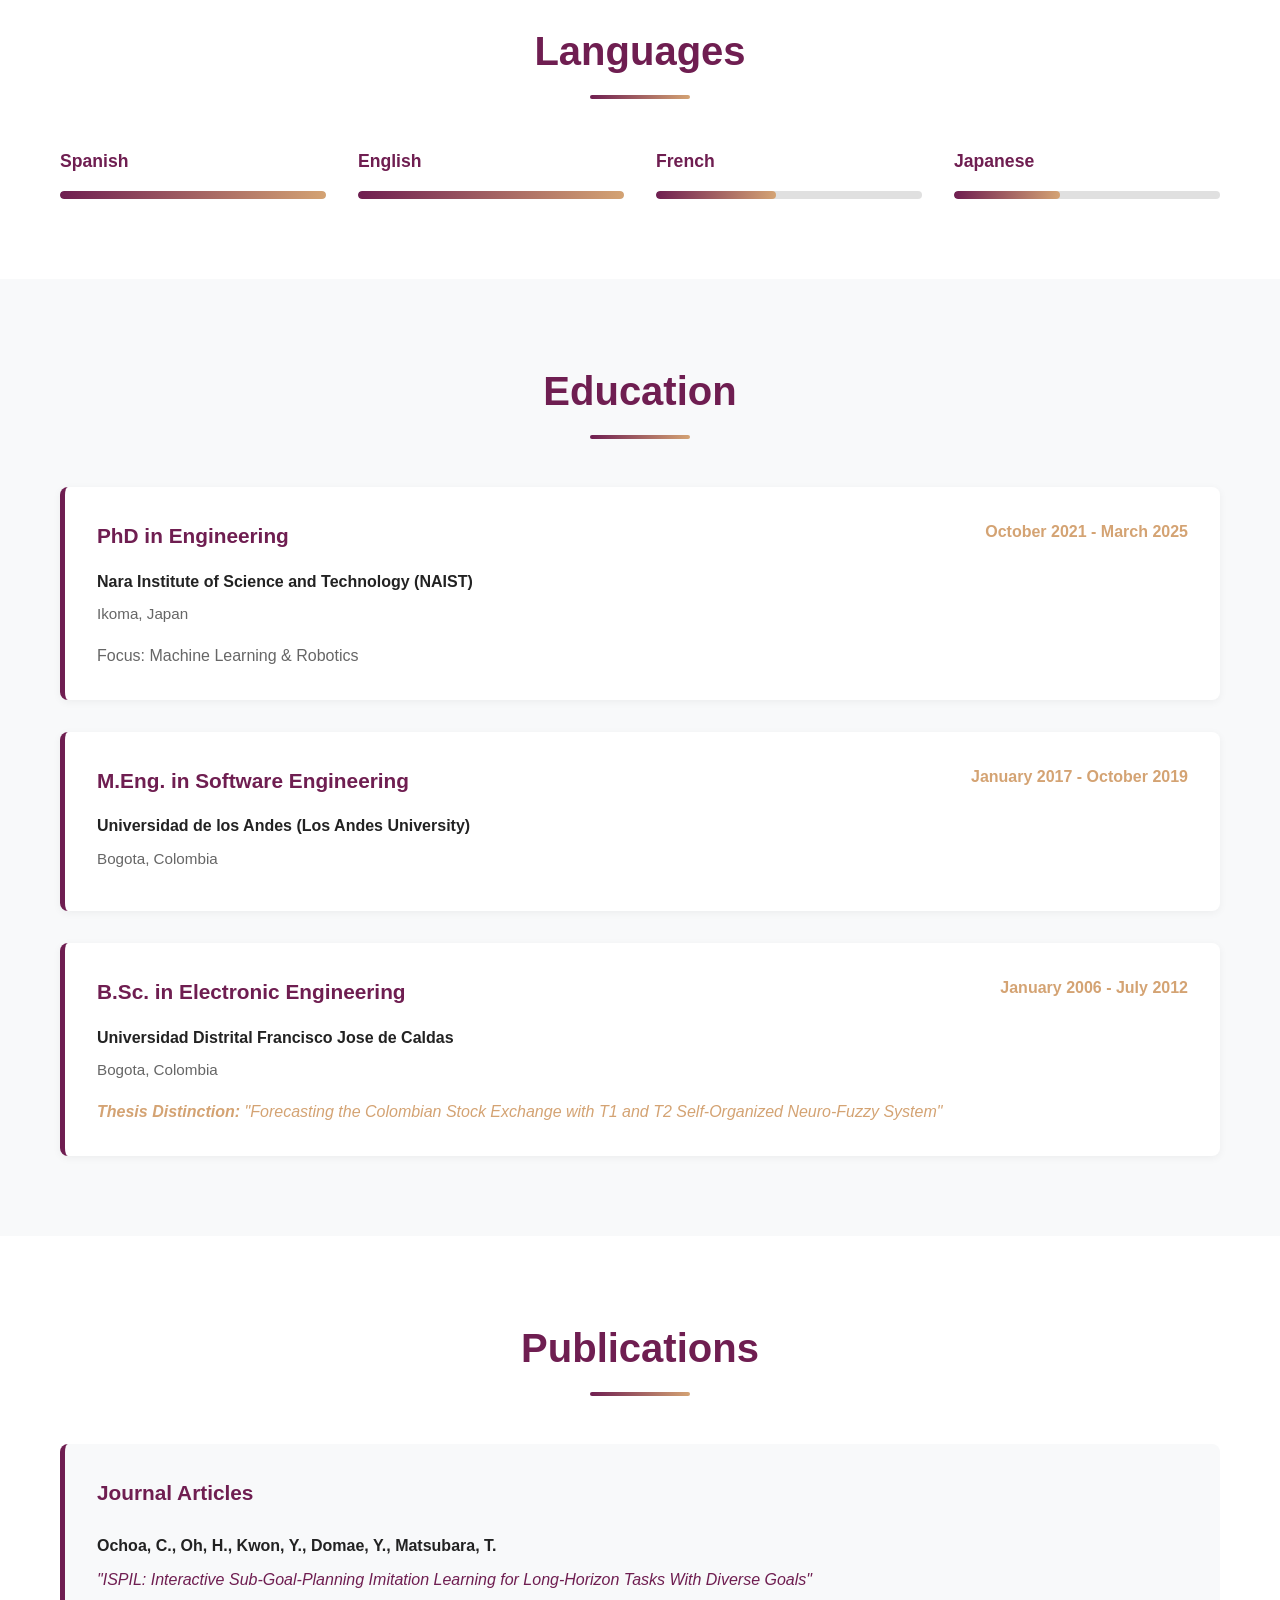
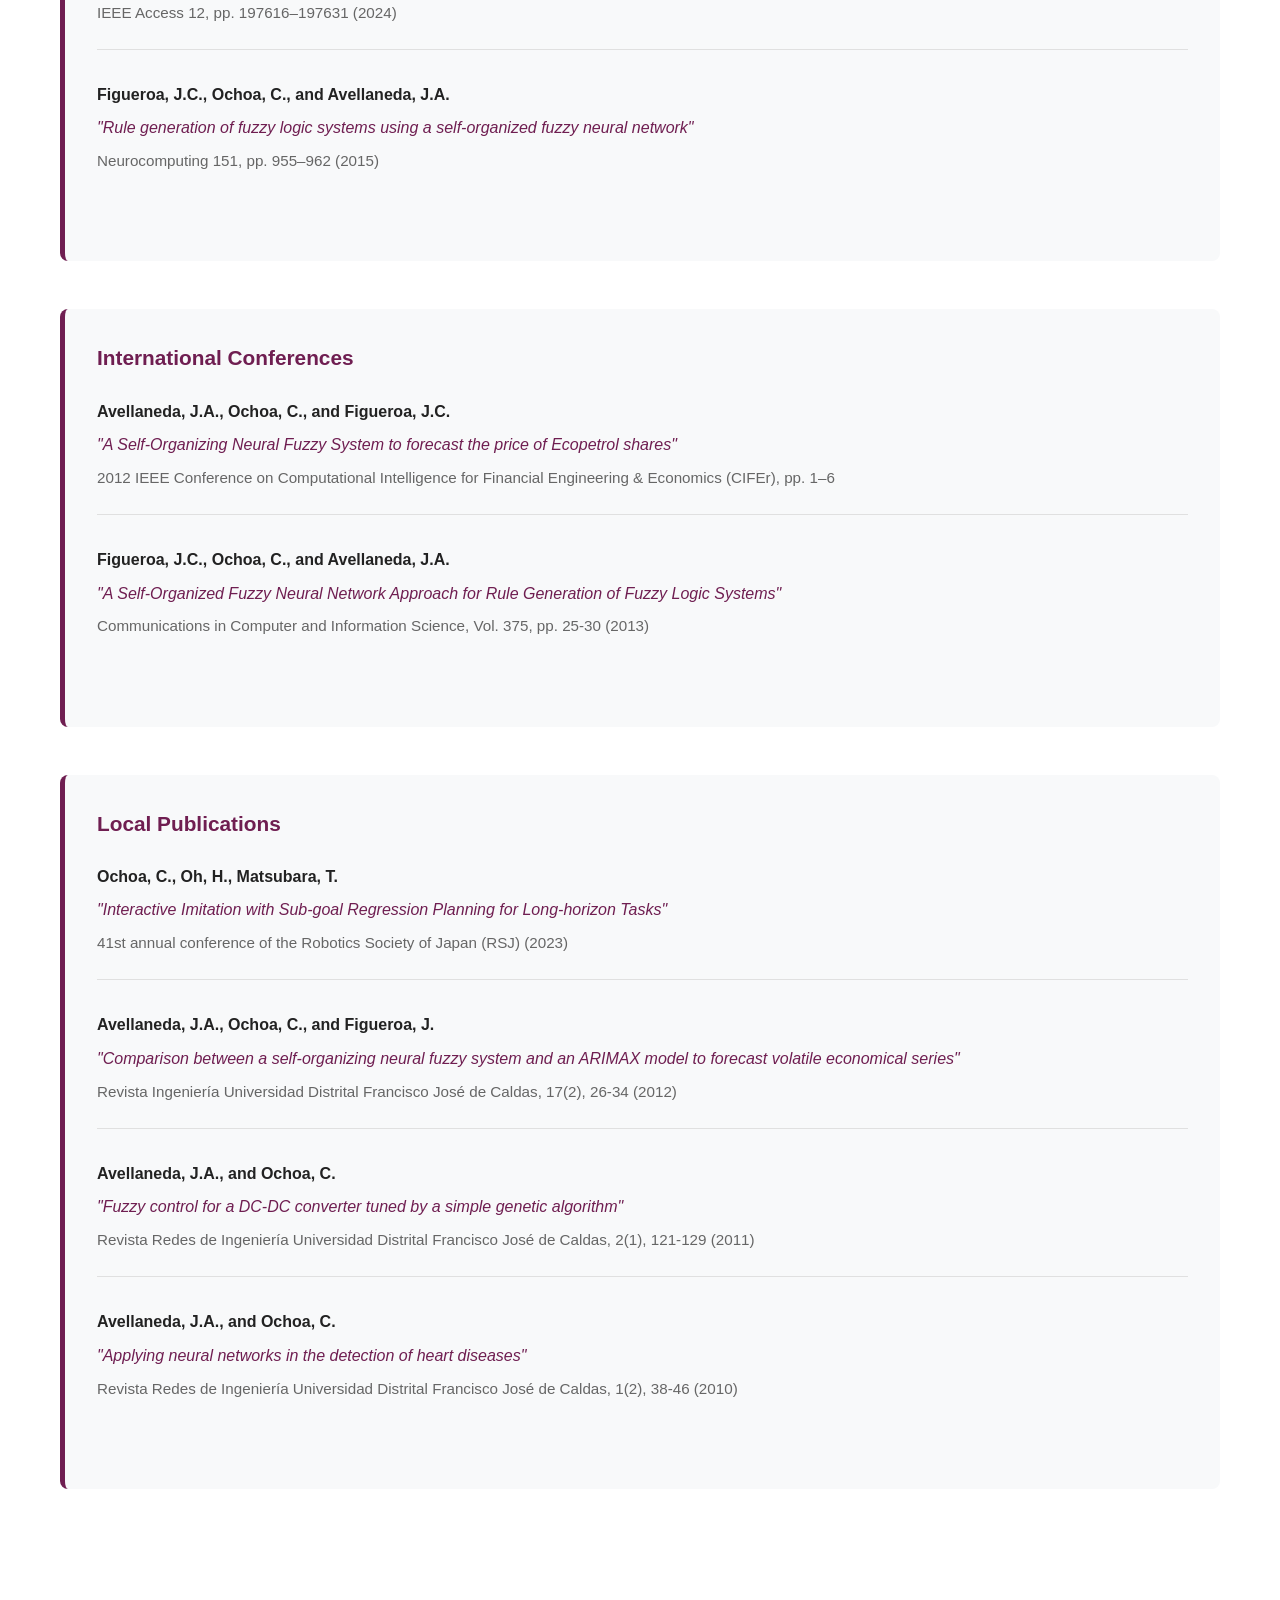
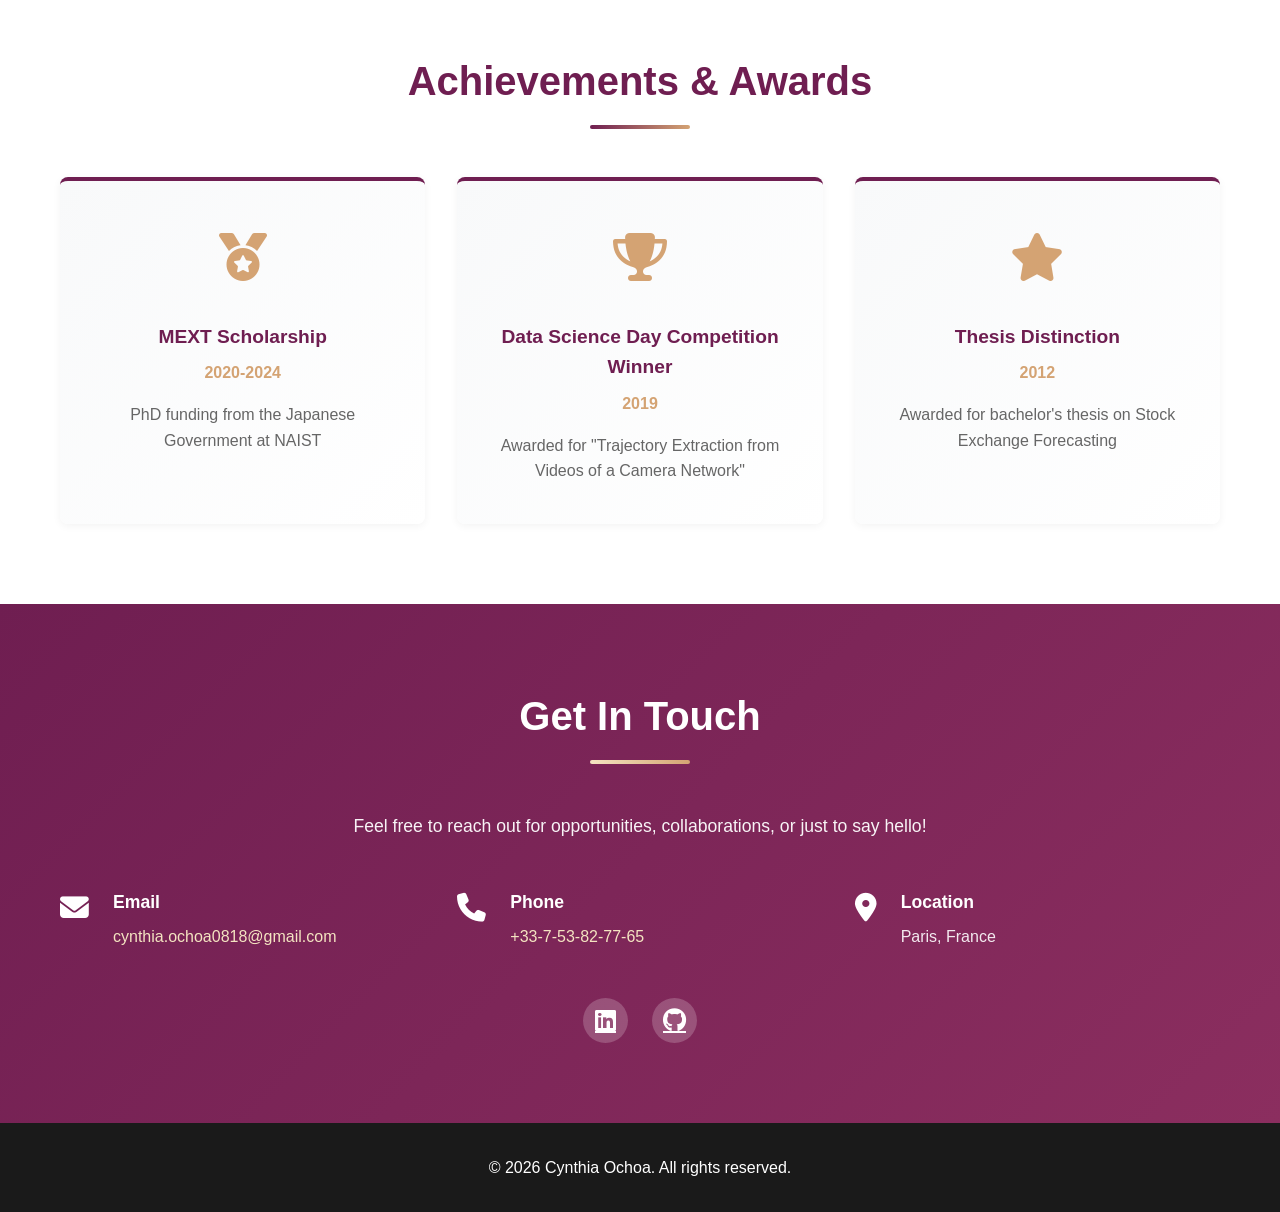
==== commit 661d7ef6: "Update location in contact section to remove street address" ====
--- a/index.html
+++ b/index.html
@@ -455,7 +455,7 @@
                     <i class="fas fa-map-marker-alt"></i>
                     <div>
                         <h4>Location</h4>
-                        <p>2 rue capron 75018 Paris, France</p>
+                        <p>Paris, France</p>
                     </div>
                 </div>
             </div>
@@ -463,7 +463,7 @@
                 <a href="https://linkedin.com/in/cynthia-ochoa-rey" target="_blank" rel="noopener noreferrer">
                     <i class="fab fa-linkedin"></i>
                 </a>
-                <a href="https://github.com" target="_blank" rel="noopener noreferrer">
+                <a href="https://github.com/cyd8a18" target="_blank" rel="noopener noreferrer">
                     <i class="fab fa-github"></i>
                 </a>
             </div>
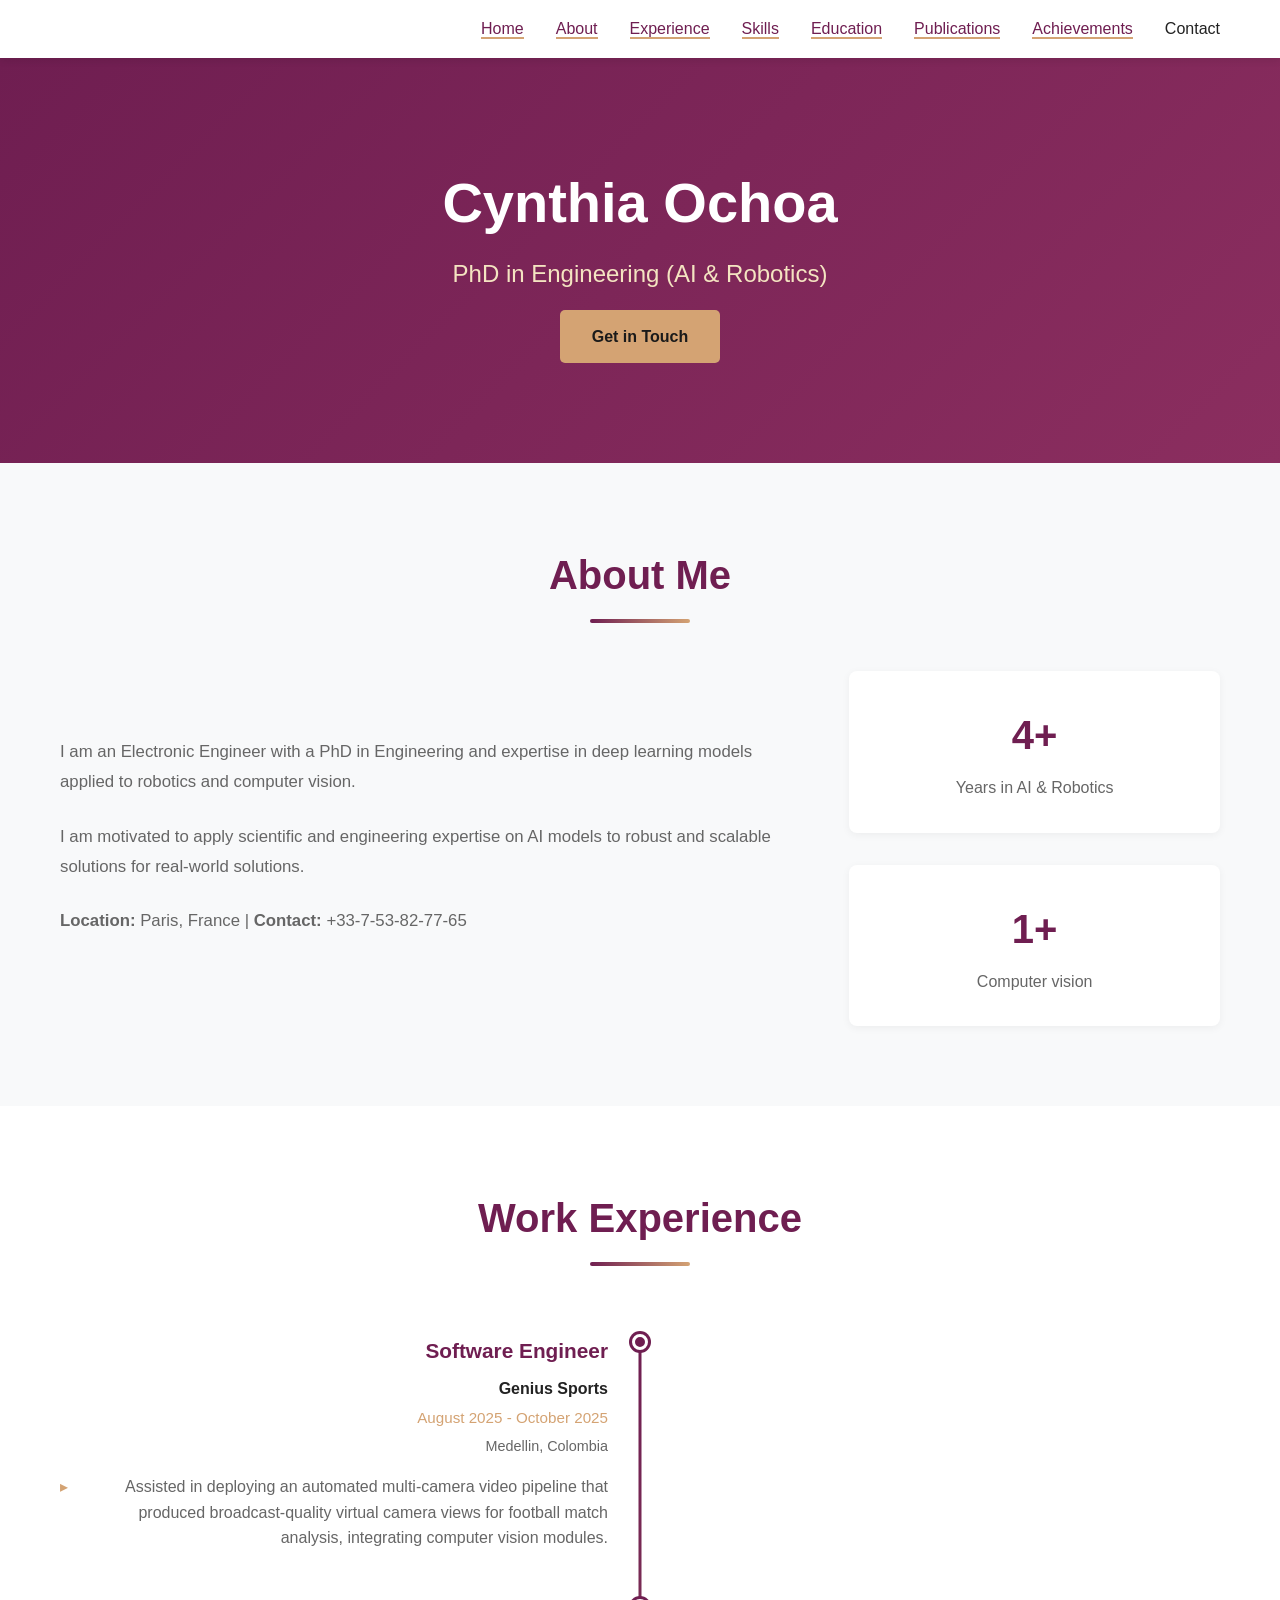
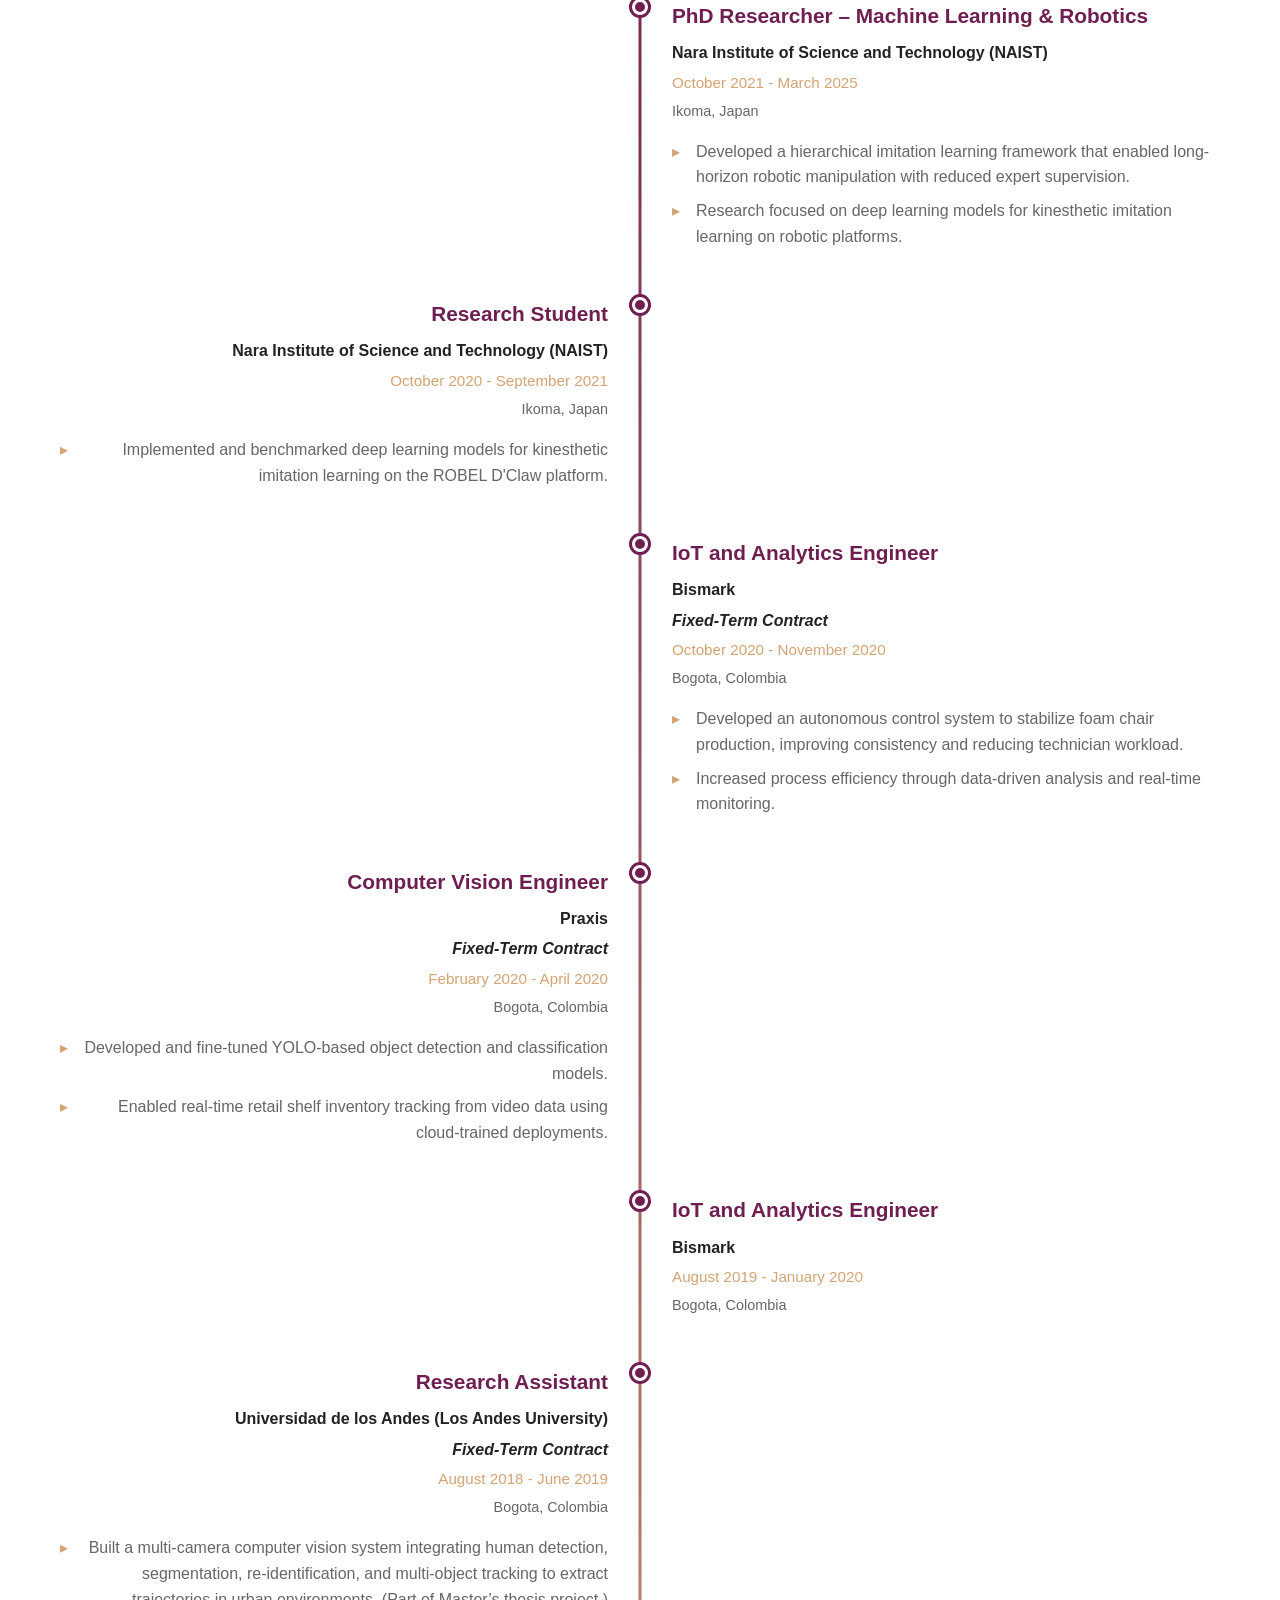
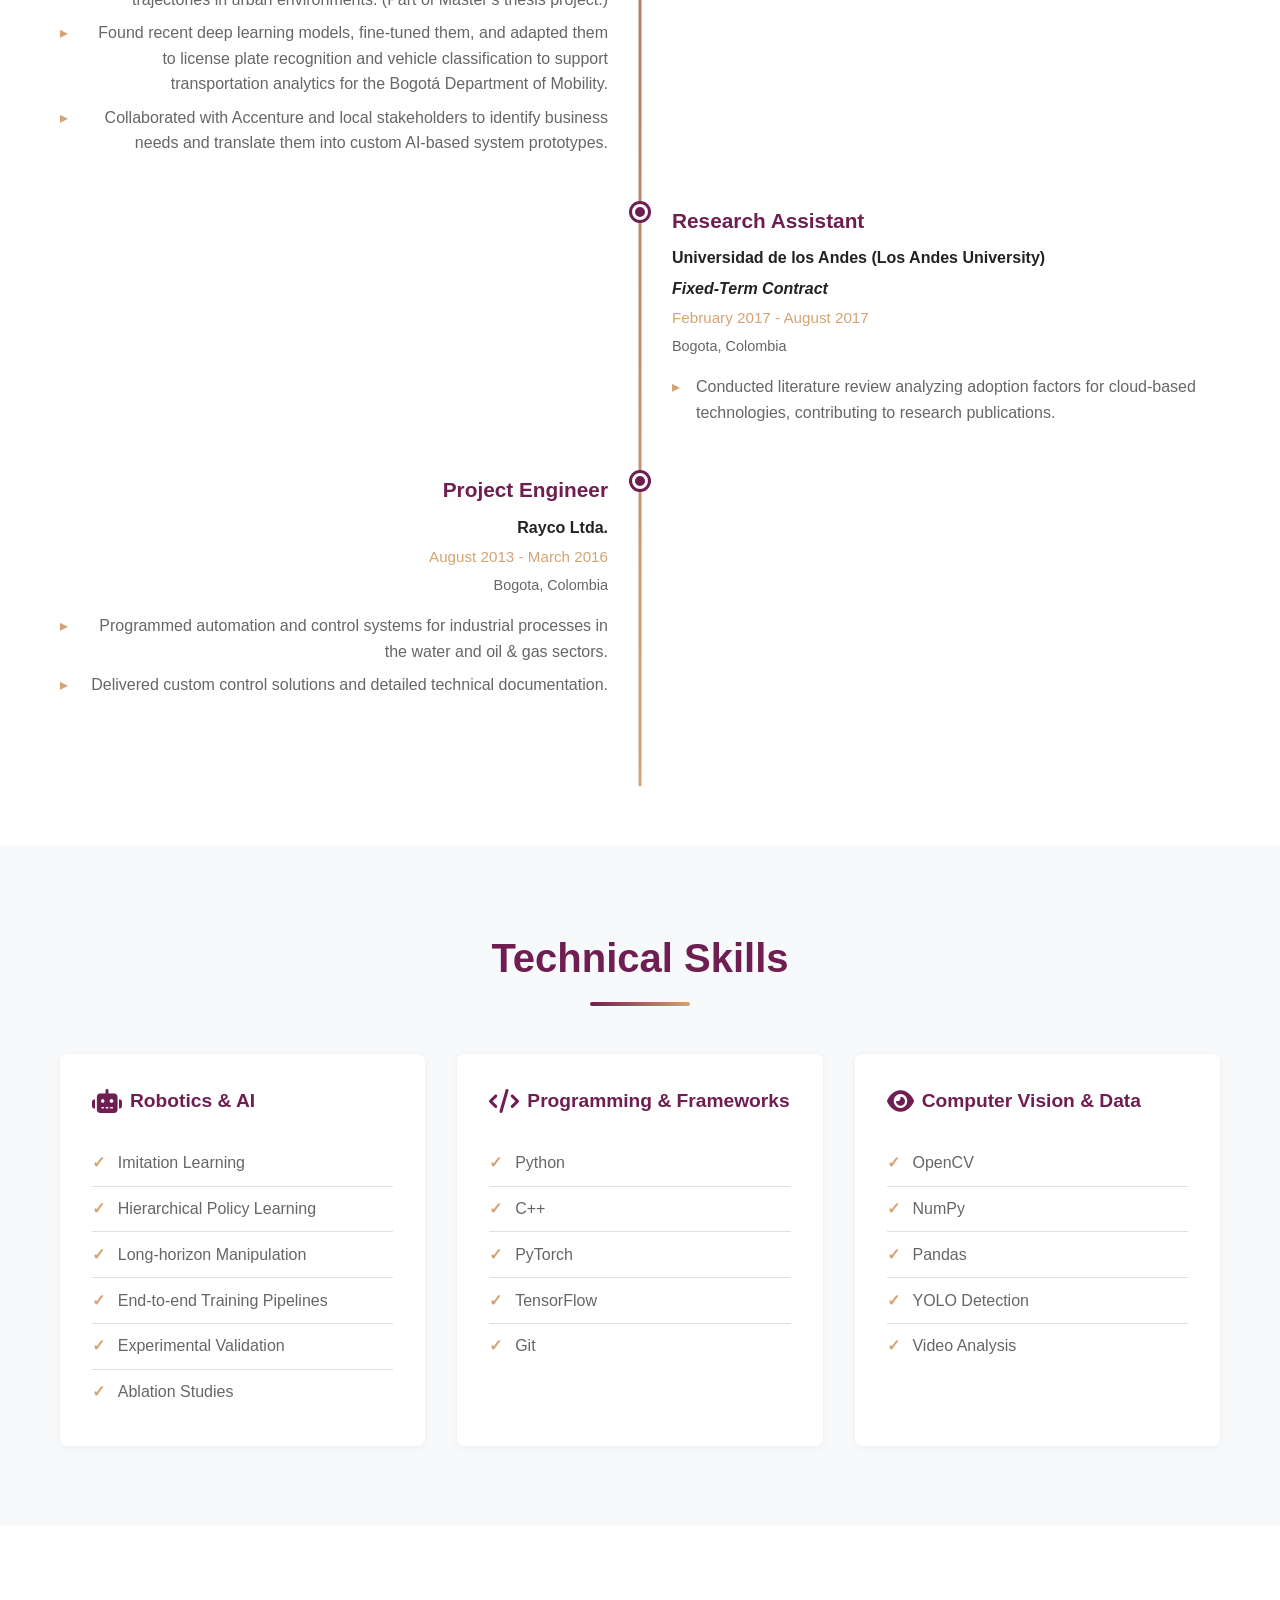
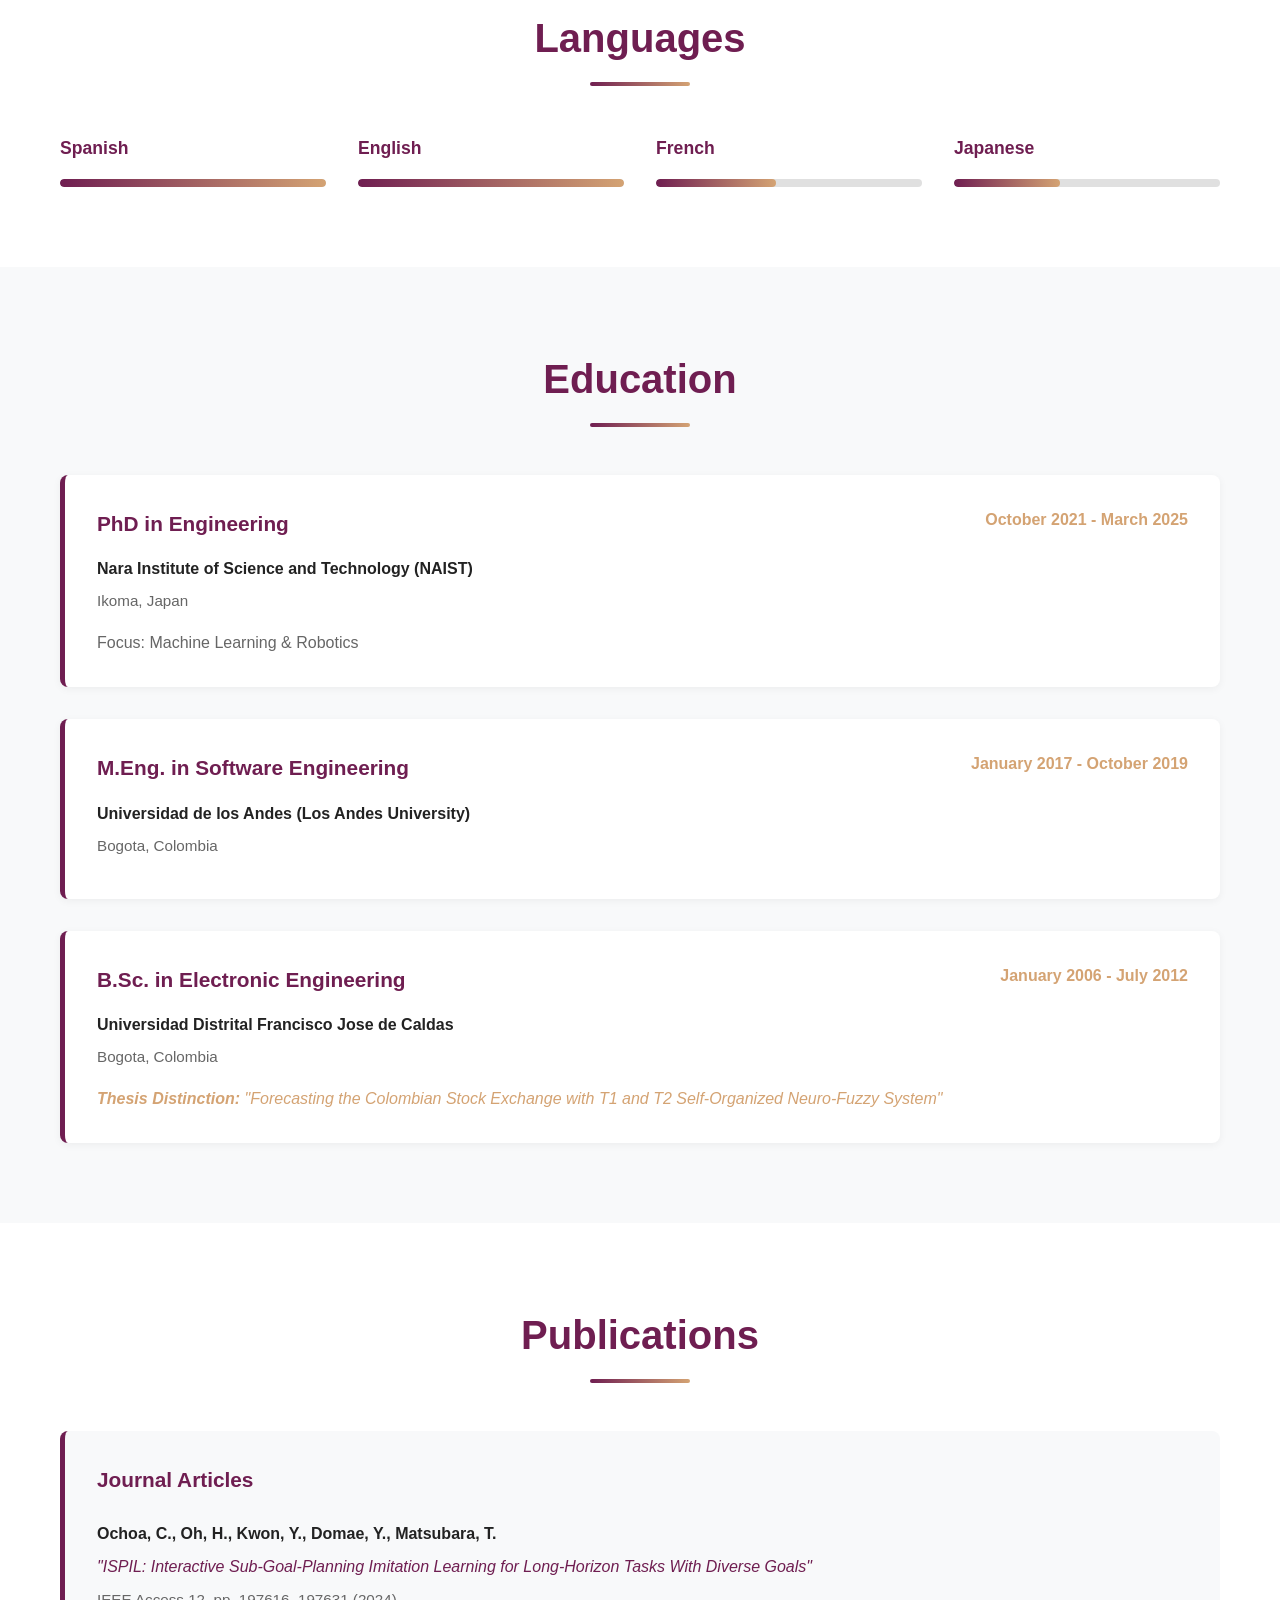
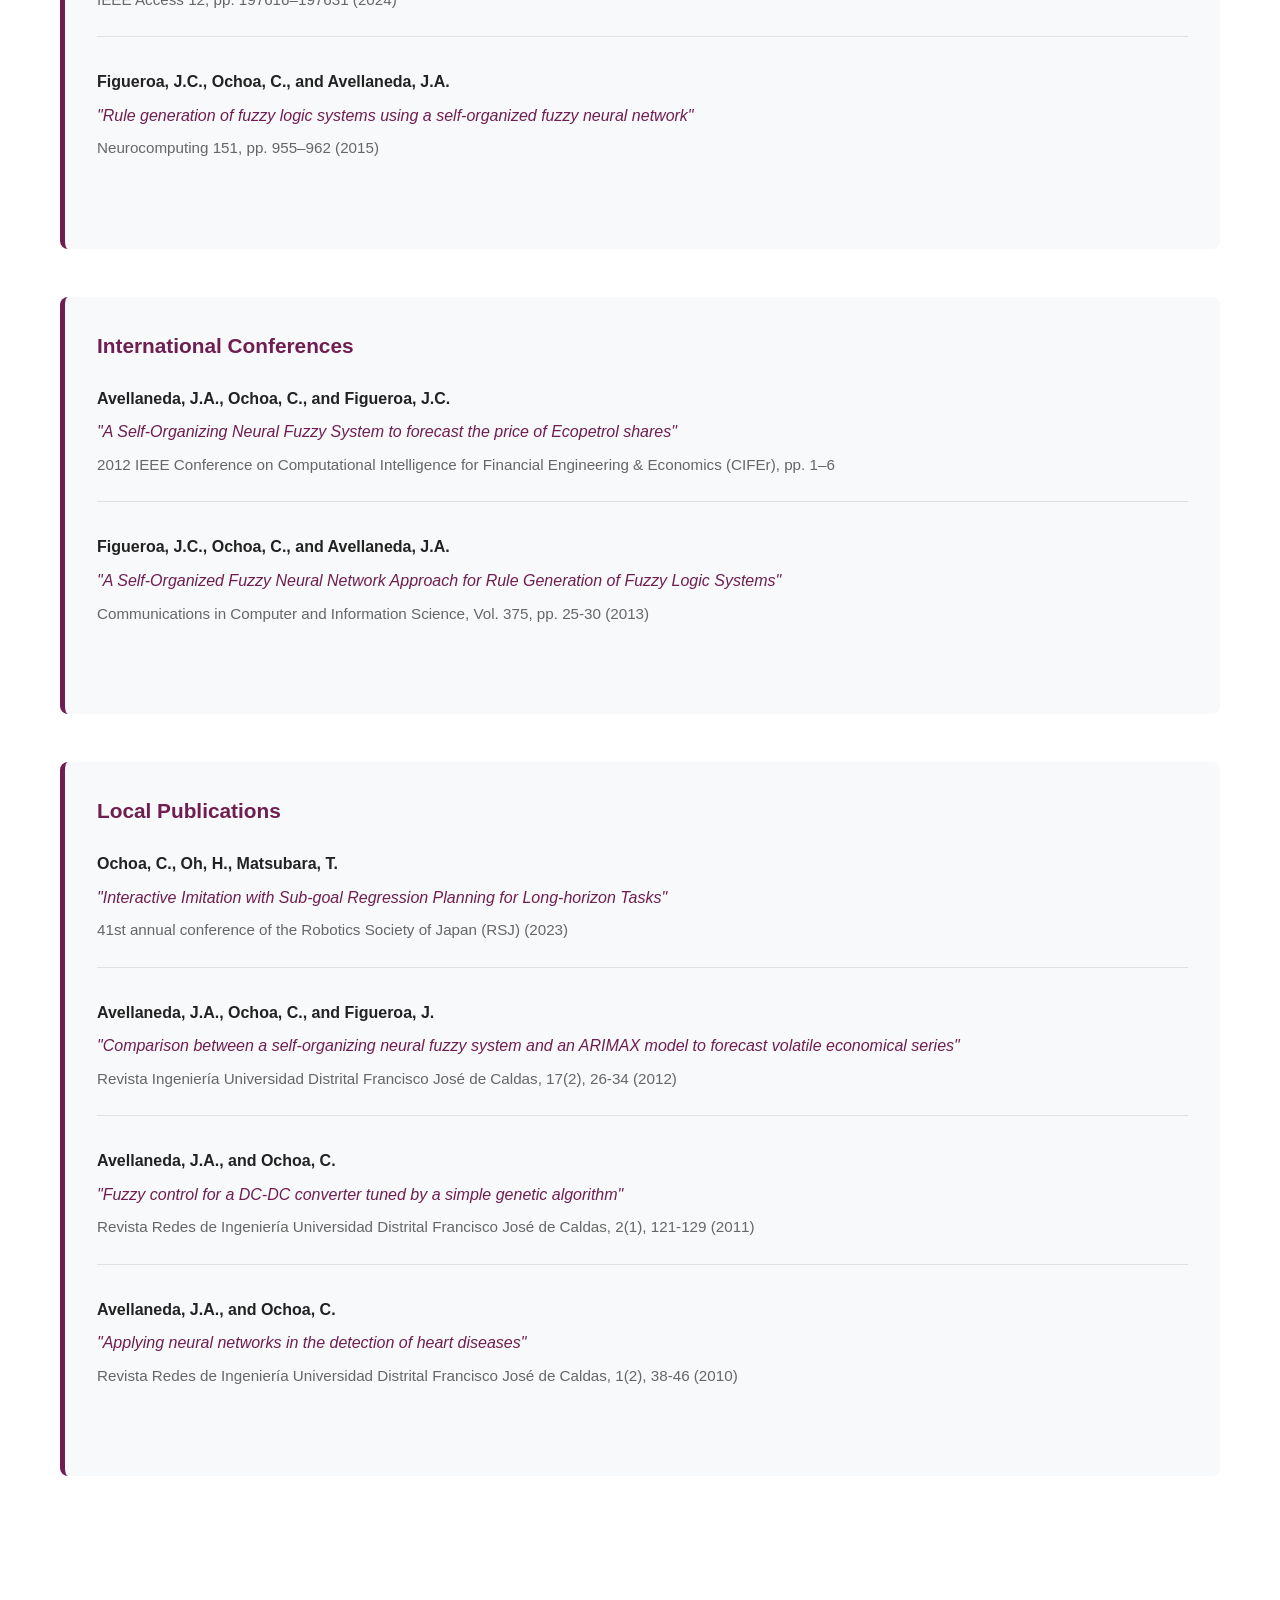
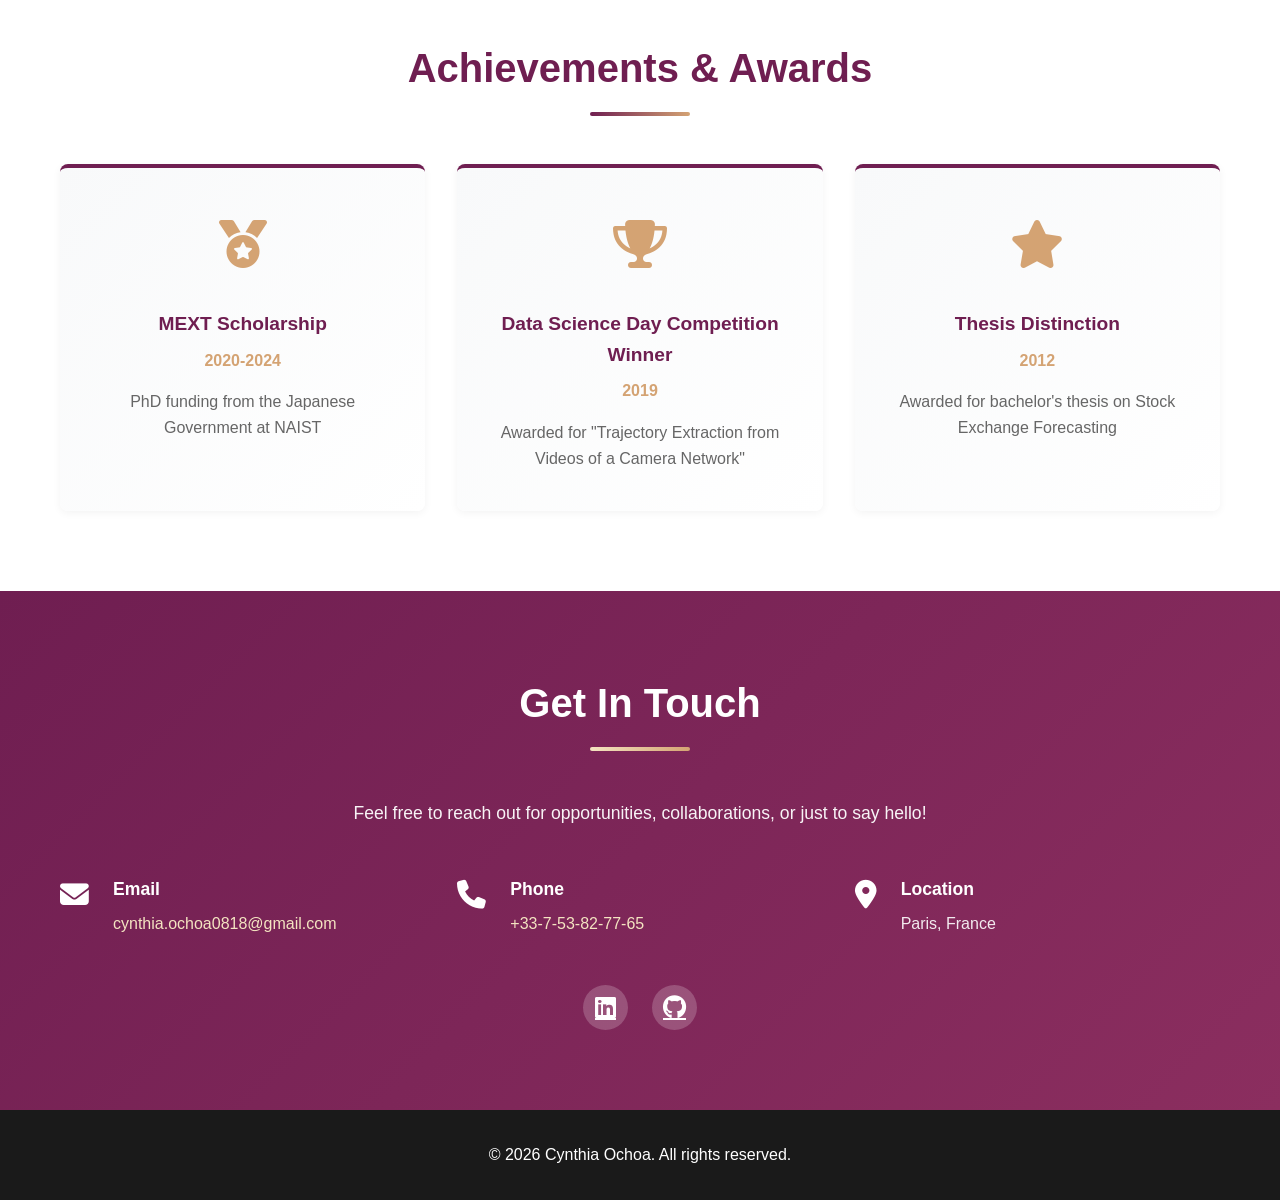
==== commit 32519a33: "Add clean portfolio website" ====
--- a/index.html
+++ b/index.html
@@ -11,7 +11,7 @@
     <!-- Navigation -->
     <nav class="navbar">
         <div class="container">
-            <div class="nav-brand">Cynthia Ochoa</div>
+            <div class="nav-brand"></div>
             <ul class="nav-links">
                 <li><a href="#home">Home</a></li>
                 <li><a href="#about">About</a></li>
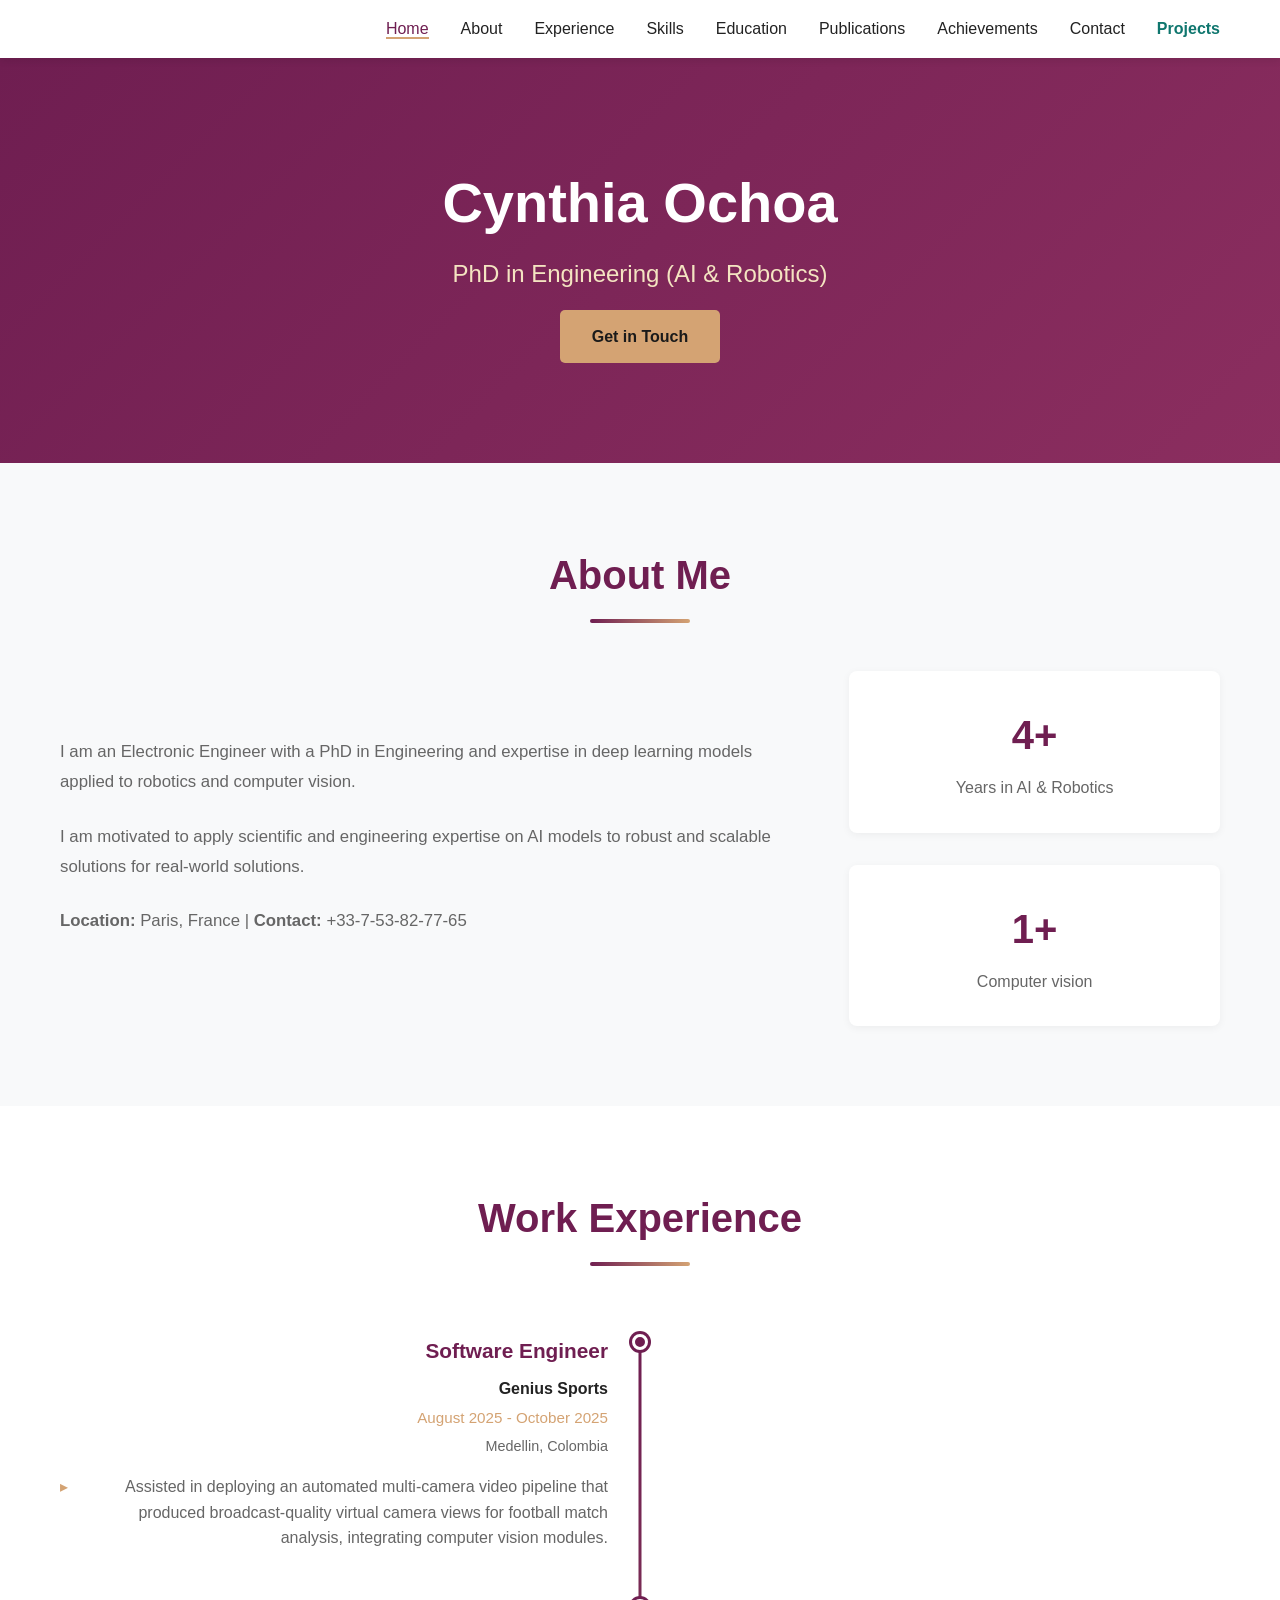
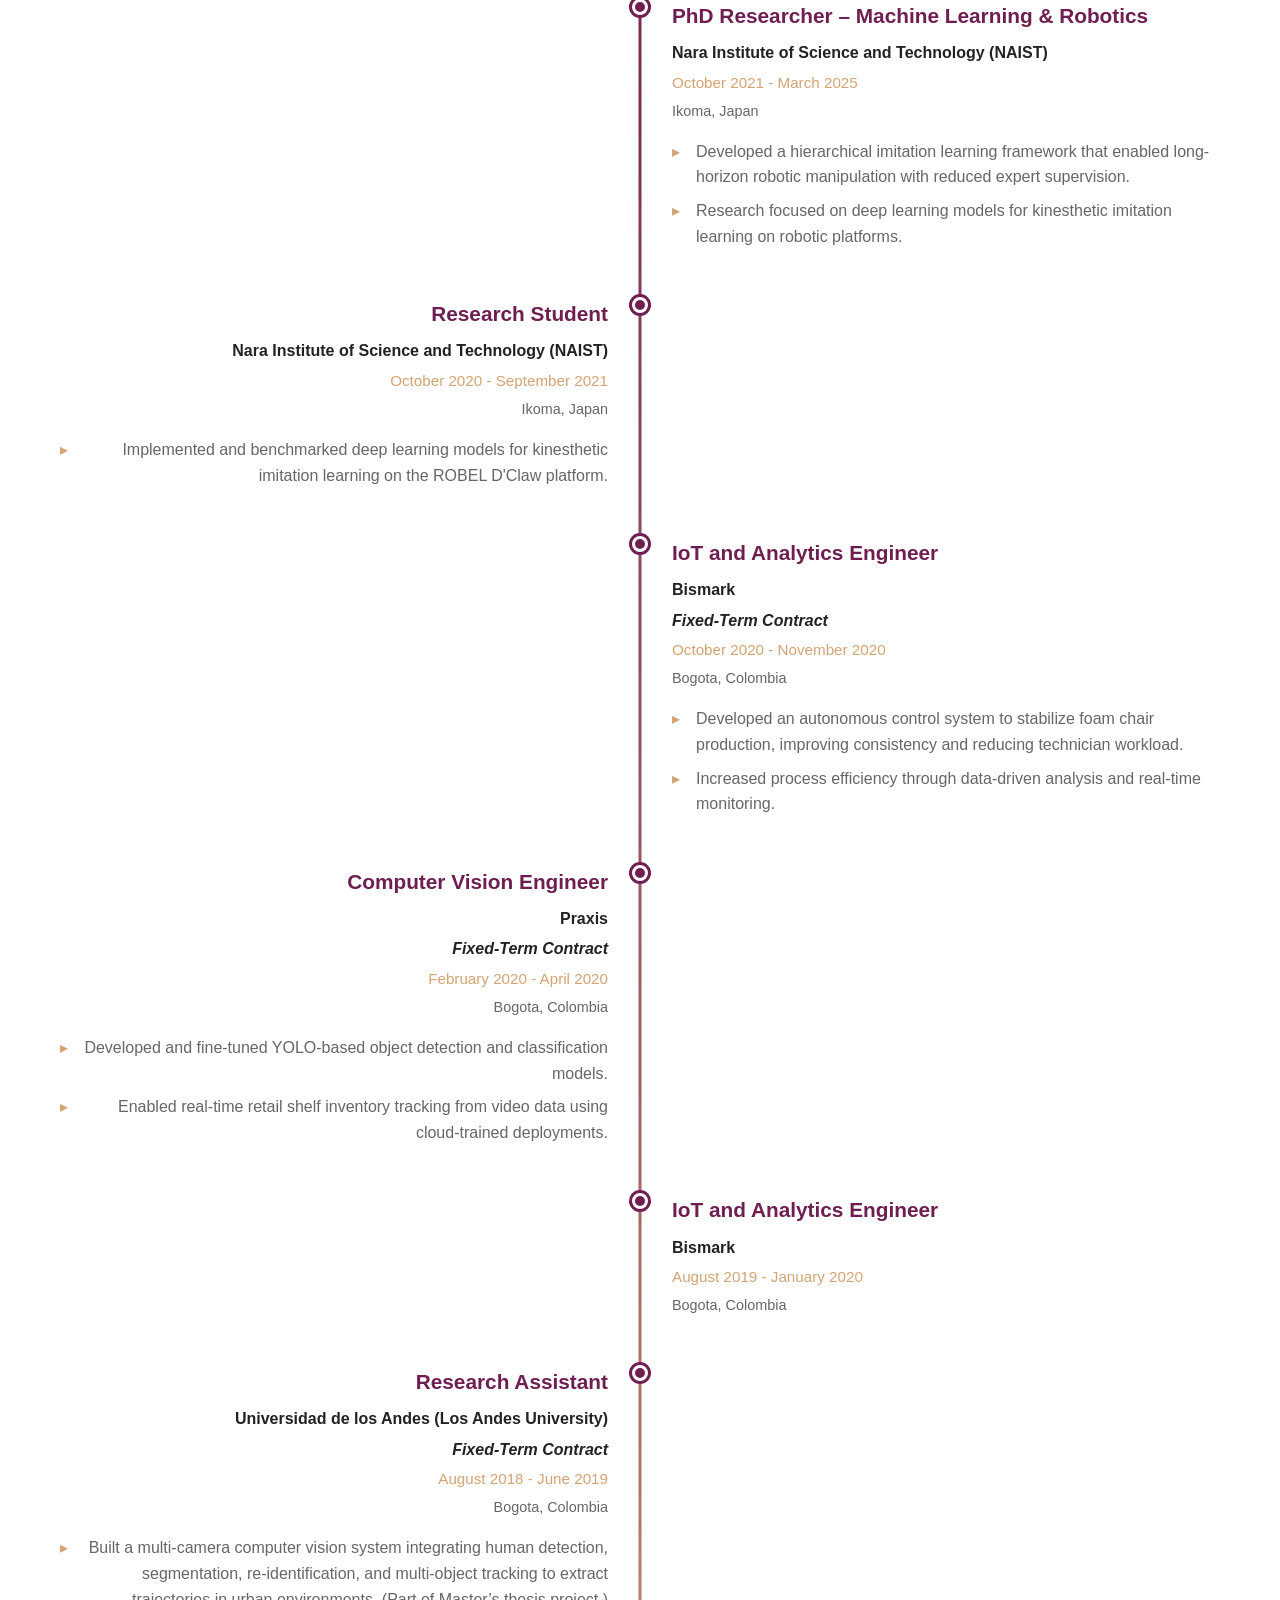
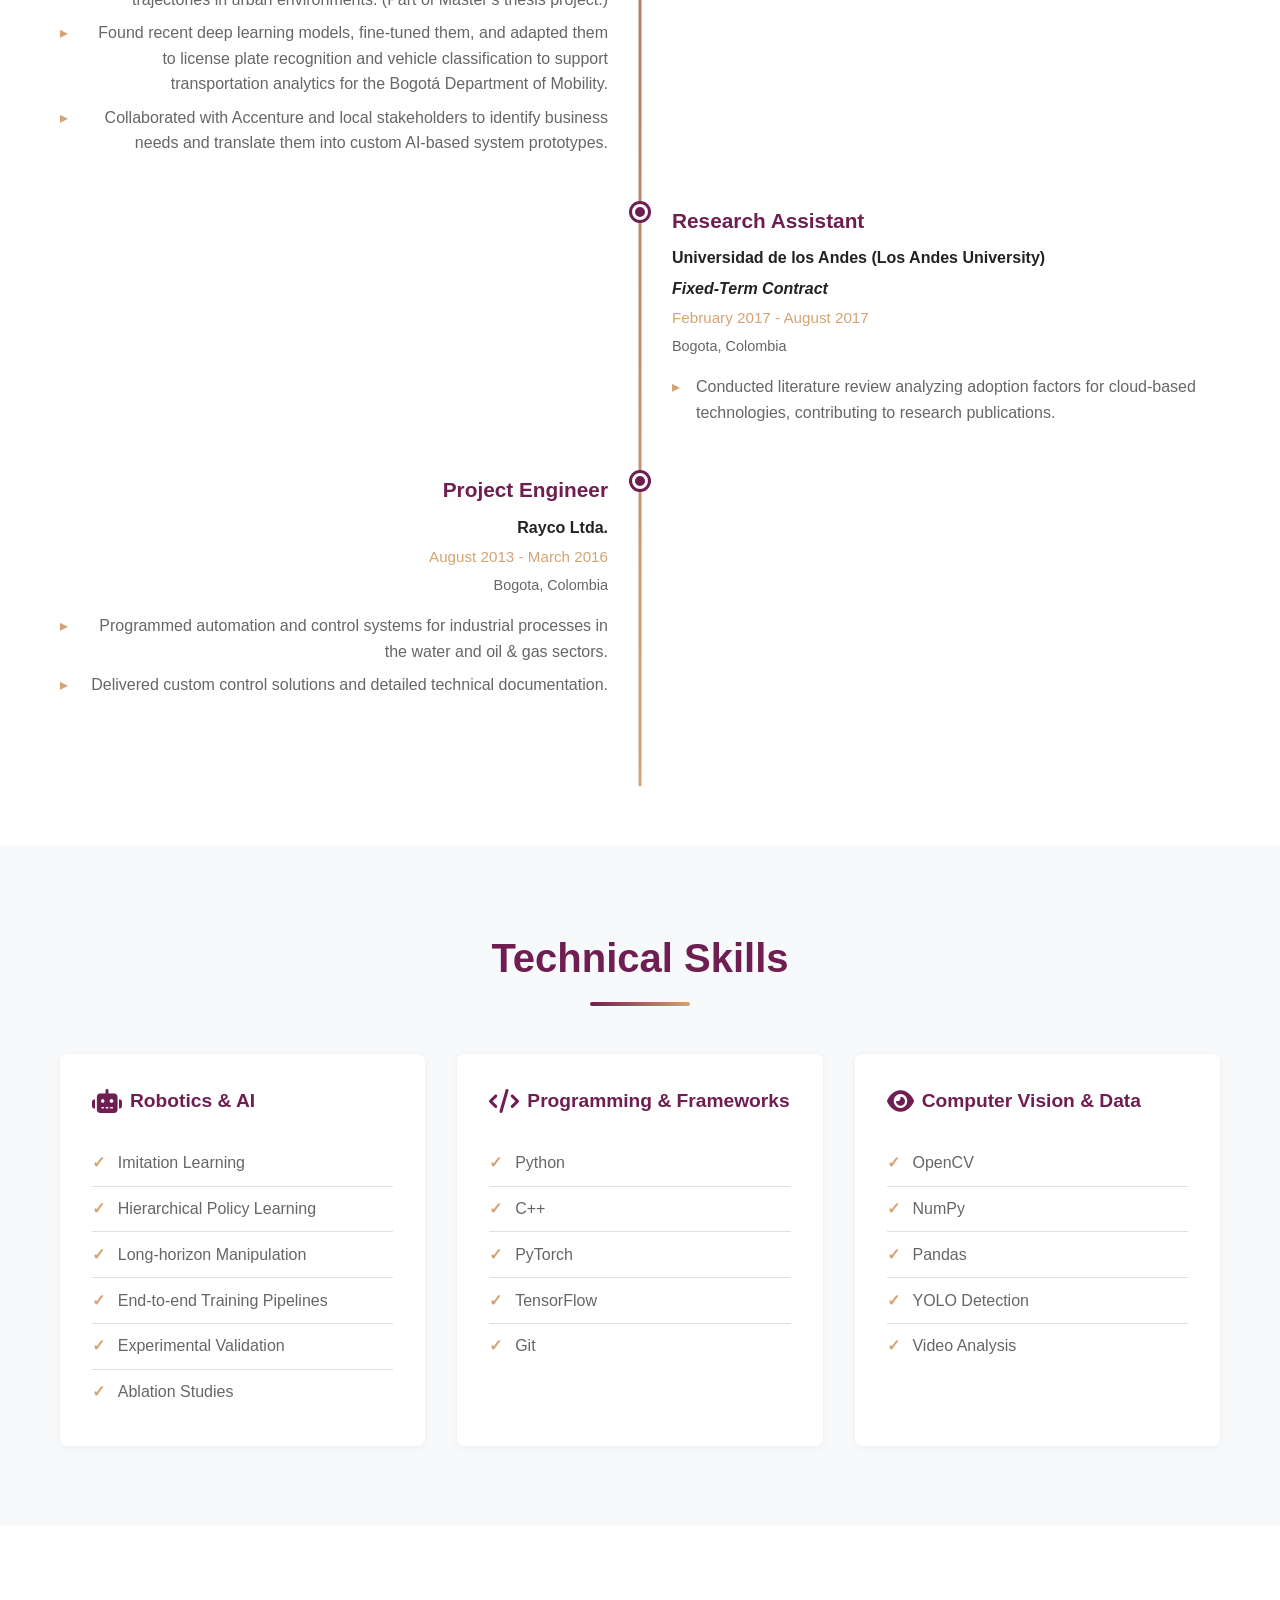
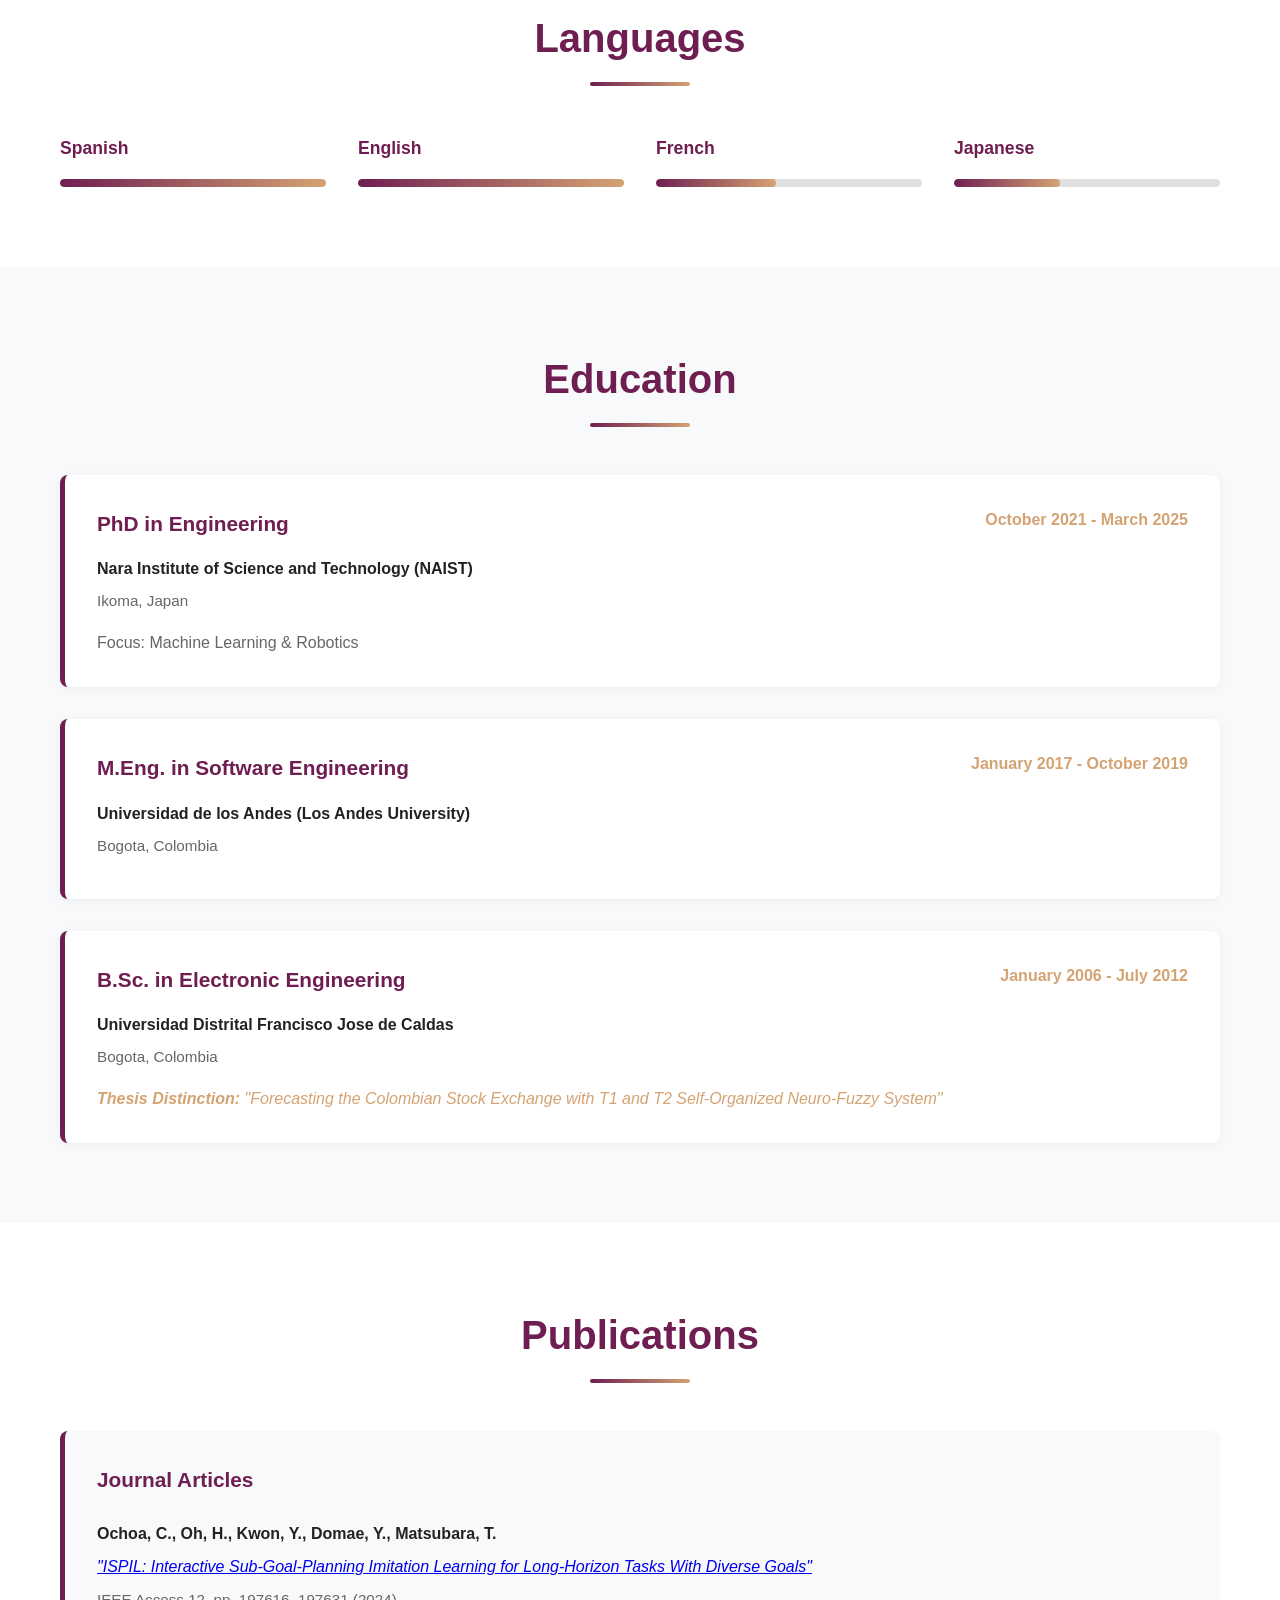
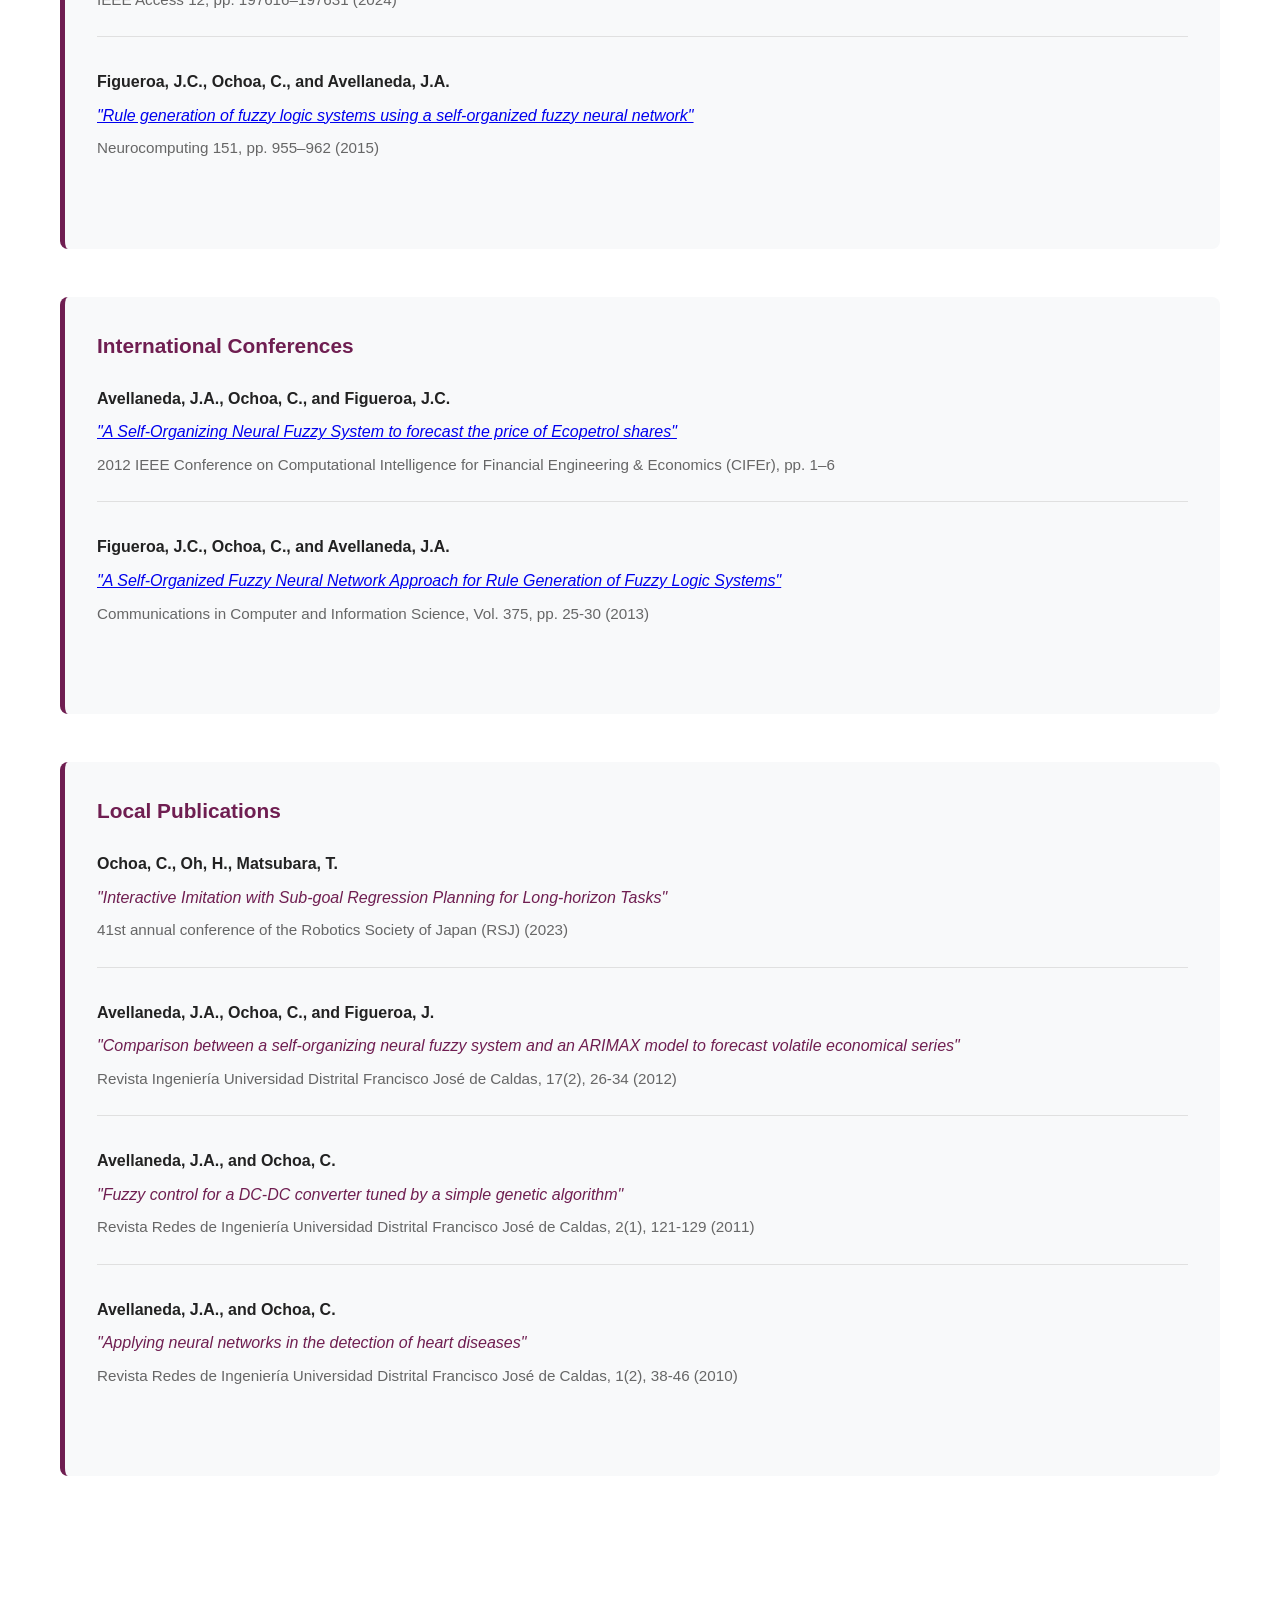
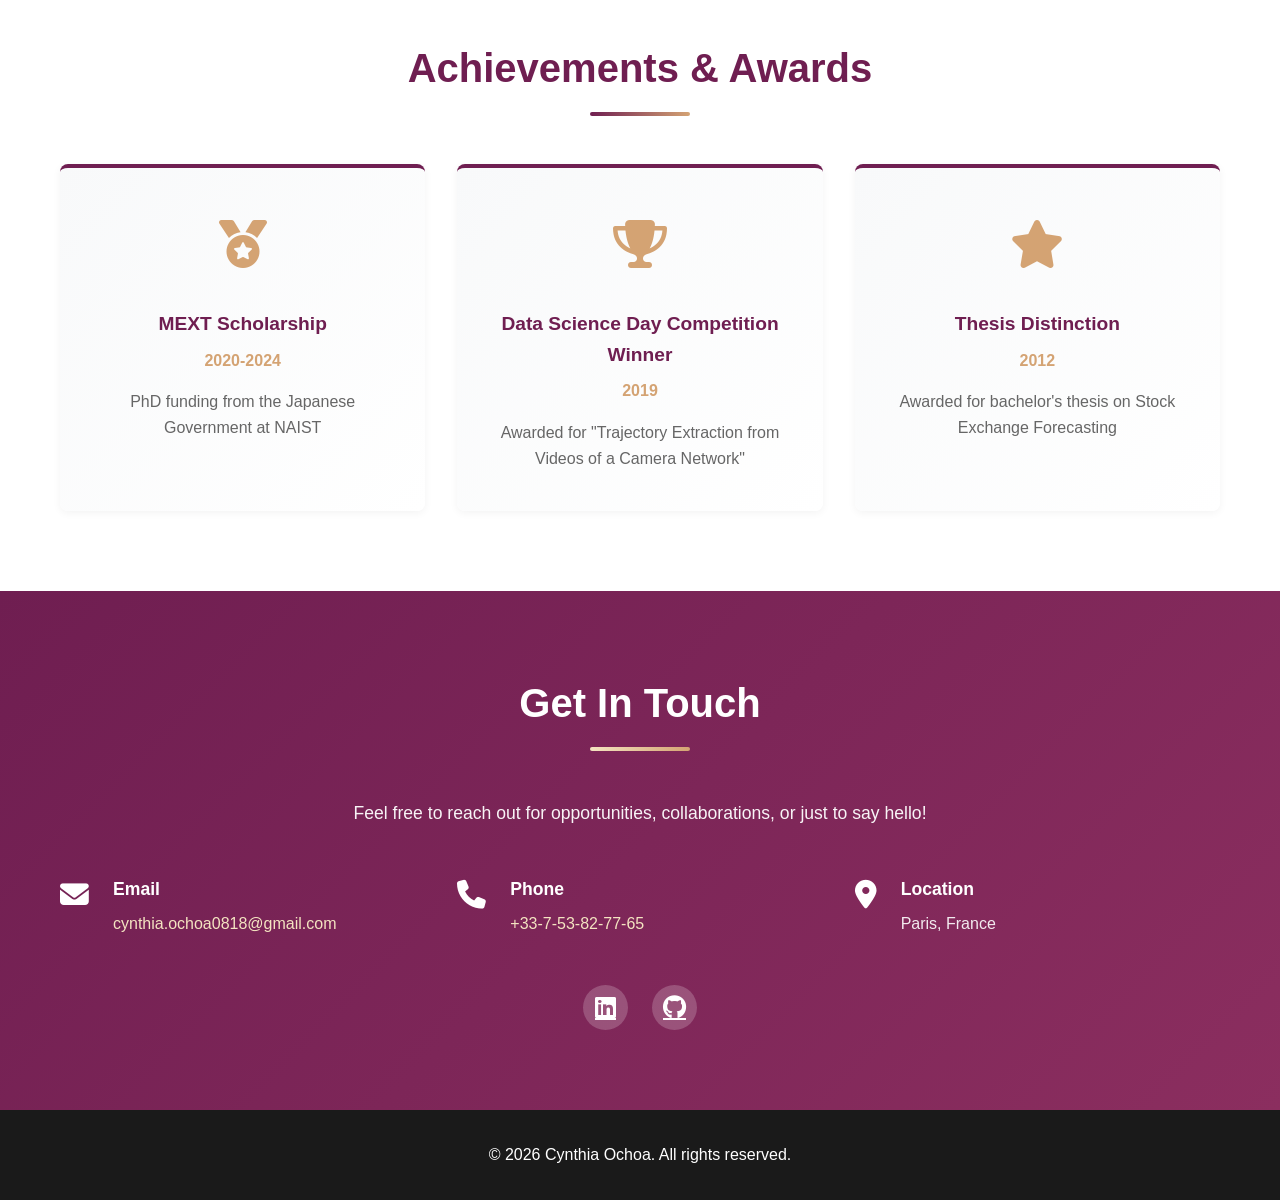
==== commit 4ed43653: "Modifications to: * Add projects tab * Add links of international publications" ====
--- a/index.html
+++ b/index.html
@@ -21,6 +21,7 @@
                 <li><a href="#publications">Publications</a></li>
                 <li><a href="#achievements">Achievements</a></li>
                 <li><a href="#contact">Contact</a></li>
+                <li><a href="projects.html" class="nav-projects">Projects</a></li>
             </ul>
         </div>
     </nav>
@@ -345,12 +346,12 @@
                     <h3>Journal Articles</h3>
                     <div class="publication-item">
                         <p class="publication-authors">Ochoa, C., Oh, H., Kwon, Y., Domae, Y., Matsubara, T.</p>
-                        <p class="publication-title">"ISPIL: Interactive Sub-Goal-Planning Imitation Learning for Long-Horizon Tasks With Diverse Goals"</p>
+                        <p class="publication-title"><a href="https://ieeexplore.ieee.org/document/10811934" target="_blank">"ISPIL: Interactive Sub-Goal-Planning Imitation Learning for Long-Horizon Tasks With Diverse Goals"</a></p>
                         <p class="publication-venue">IEEE Access 12, pp. 197616–197631 (2024)</p>
                     </div>
                     <div class="publication-item">
                         <p class="publication-authors">Figueroa, J.C., Ochoa, C., and Avellaneda, J.A.</p>
-                        <p class="publication-title">"Rule generation of fuzzy logic systems using a self-organized fuzzy neural network"</p>
+                        <p class="publication-title"><a href="https://www.sciencedirect.com/science/article/abs/pii/S092523121400785X" target="_blank">"Rule generation of fuzzy logic systems using a self-organized fuzzy neural network"</a></p>
                         <p class="publication-venue">Neurocomputing 151, pp. 955–962 (2015)</p>
                     </div>
                 </div>
@@ -359,12 +360,12 @@
                     <h3>International Conferences</h3>
                     <div class="publication-item">
                         <p class="publication-authors">Avellaneda, J.A., Ochoa, C., and Figueroa, J.C.</p>
-                        <p class="publication-title">"A Self-Organizing Neural Fuzzy System to forecast the price of Ecopetrol shares"</p>
+                        <p class="publication-title"><a href="https://ieeexplore.ieee.org/document/6283745" target="_blank">"A Self-Organizing Neural Fuzzy System to forecast the price of Ecopetrol shares"</a></p>
                         <p class="publication-venue">2012 IEEE Conference on Computational Intelligence for Financial Engineering & Economics (CIFEr), pp. 1–6</p>
                     </div>
                     <div class="publication-item">
                         <p class="publication-authors">Figueroa, J.C., Ochoa, C., and Avellaneda, J.A.</p>
-                        <p class="publication-title">"A Self-Organized Fuzzy Neural Network Approach for Rule Generation of Fuzzy Logic Systems"</p>
+                        <p class="publication-title"><a href="https://link.springer.com/chapter/10.1007/978-3-642-38952-4_4" target="_blank">"A Self-Organized Fuzzy Neural Network Approach for Rule Generation of Fuzzy Logic Systems"</a></p>
                         <p class="publication-venue">Communications in Computer and Information Science, Vol. 375, pp. 25-30 (2013)</p>
                     </div>
                 </div>
--- a/styles.css
+++ b/styles.css
@@ -69,6 +69,22 @@
 
 .nav-links a:hover {
     color: var(--primary-color);
+}
+
+.nav-links a.nav-projects {
+    color: #0f766e;
+    font-weight: 700;
+}
+
+.nav-links a.nav-projects:hover,
+.nav-links a.nav-projects.active {
+    color: #0f766e;
+    border-bottom: 2px solid #0f766e;
+}
+
+.nav-links a.active {
+    color: var(--primary-color);
+    border-bottom: 2px solid var(--secondary-color);
 }
 
 @media (max-width: 768px) {
@@ -416,6 +432,106 @@
     font-weight: bold;
 }
 
+/* Projects Section */
+.projects {
+    background-color: white;
+}
+
+.projects-page {
+    min-height: calc(100vh - 81px);
+}
+
+.projects-grid {
+    display: grid;
+    grid-template-columns: minmax(0, 900px);
+    justify-content: center;
+}
+
+.project-card {
+    background: var(--light-bg);
+    padding: 2rem;
+    border-radius: 8px;
+    box-shadow: 0 2px 8px rgba(0, 0, 0, 0.05);
+    border-left: 5px solid var(--primary-color);
+}
+
+.project-header {
+    margin-bottom: 1rem;
+}
+
+.project-label {
+    color: var(--secondary-color);
+    font-size: 0.9rem;
+    font-weight: 700;
+    letter-spacing: 0.08em;
+    margin-bottom: 0.5rem;
+    text-transform: uppercase;
+}
+
+.project-card h3 {
+    color: var(--primary-color);
+    font-size: 1.55rem;
+    line-height: 1.3;
+    margin-bottom: 0;
+}
+
+.project-description {
+    color: var(--text-light);
+    font-size: 1.05rem;
+    line-height: 1.8;
+    margin-bottom: 1.75rem;
+    max-width: 820px;
+}
+
+.project-publication {
+    background-color: white;
+    border-left: 4px solid var(--secondary-color);
+    border-radius: 8px;
+    margin-bottom: 2rem;
+    padding: 1.5rem;
+}
+
+.project-publication h4 {
+    color: var(--primary-color);
+    font-size: 1rem;
+    margin-bottom: 1rem;
+}
+
+.project-video {
+    position: relative;
+    width: 100%;
+    aspect-ratio: 16 / 9;
+    overflow: hidden;
+    border-radius: 8px;
+    background-color: var(--dark-bg);
+}
+
+.project-video iframe {
+    position: absolute;
+    inset: 0;
+    width: 100%;
+    height: 100%;
+    border: 0;
+}
+
+.project-link {
+    display: inline-flex;
+    margin-top: 1.5rem;
+    color: var(--primary-color);
+    font-weight: 600;
+    text-decoration: none;
+}
+
+.project-link:hover {
+    color: var(--secondary-color);
+}
+
+@media (max-width: 768px) {
+    .project-card {
+        padding: 1rem;
+    }
+}
+
 /* Publications Section */
 .publications {
     background-color: white;
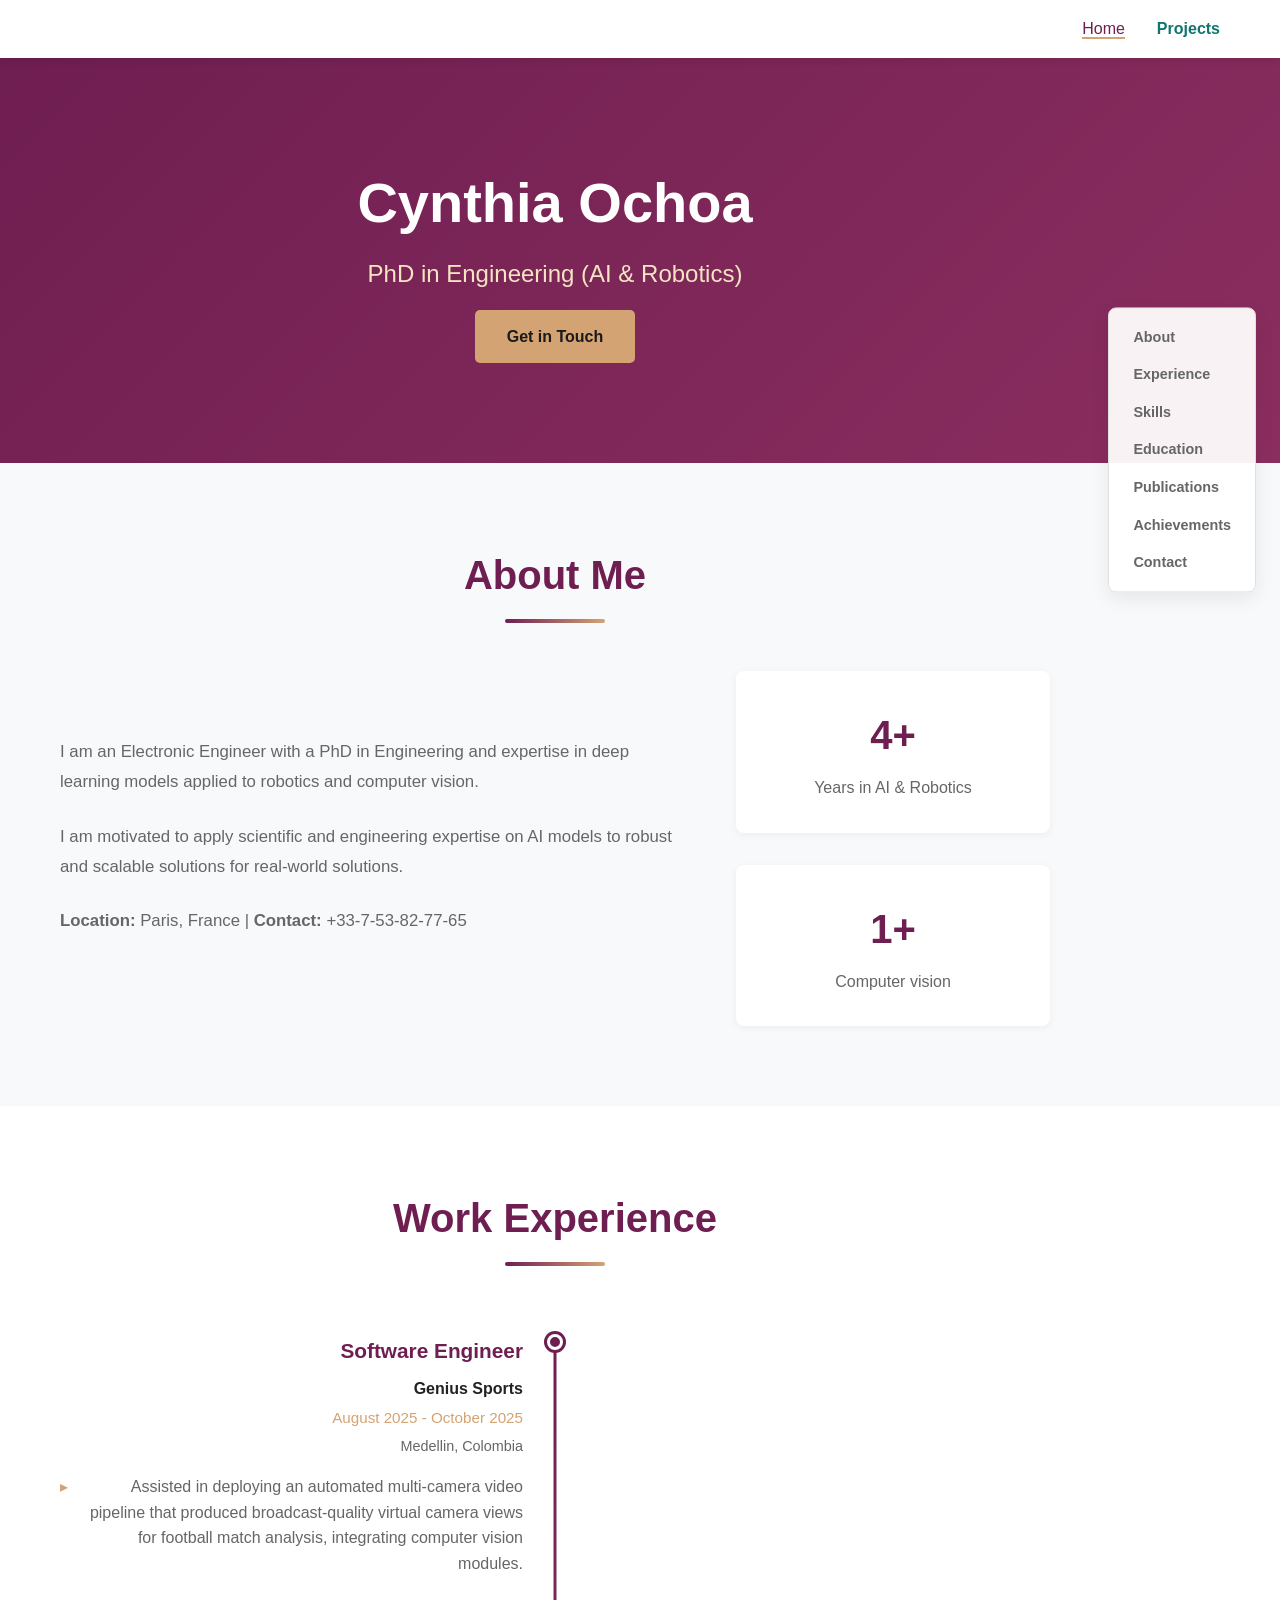
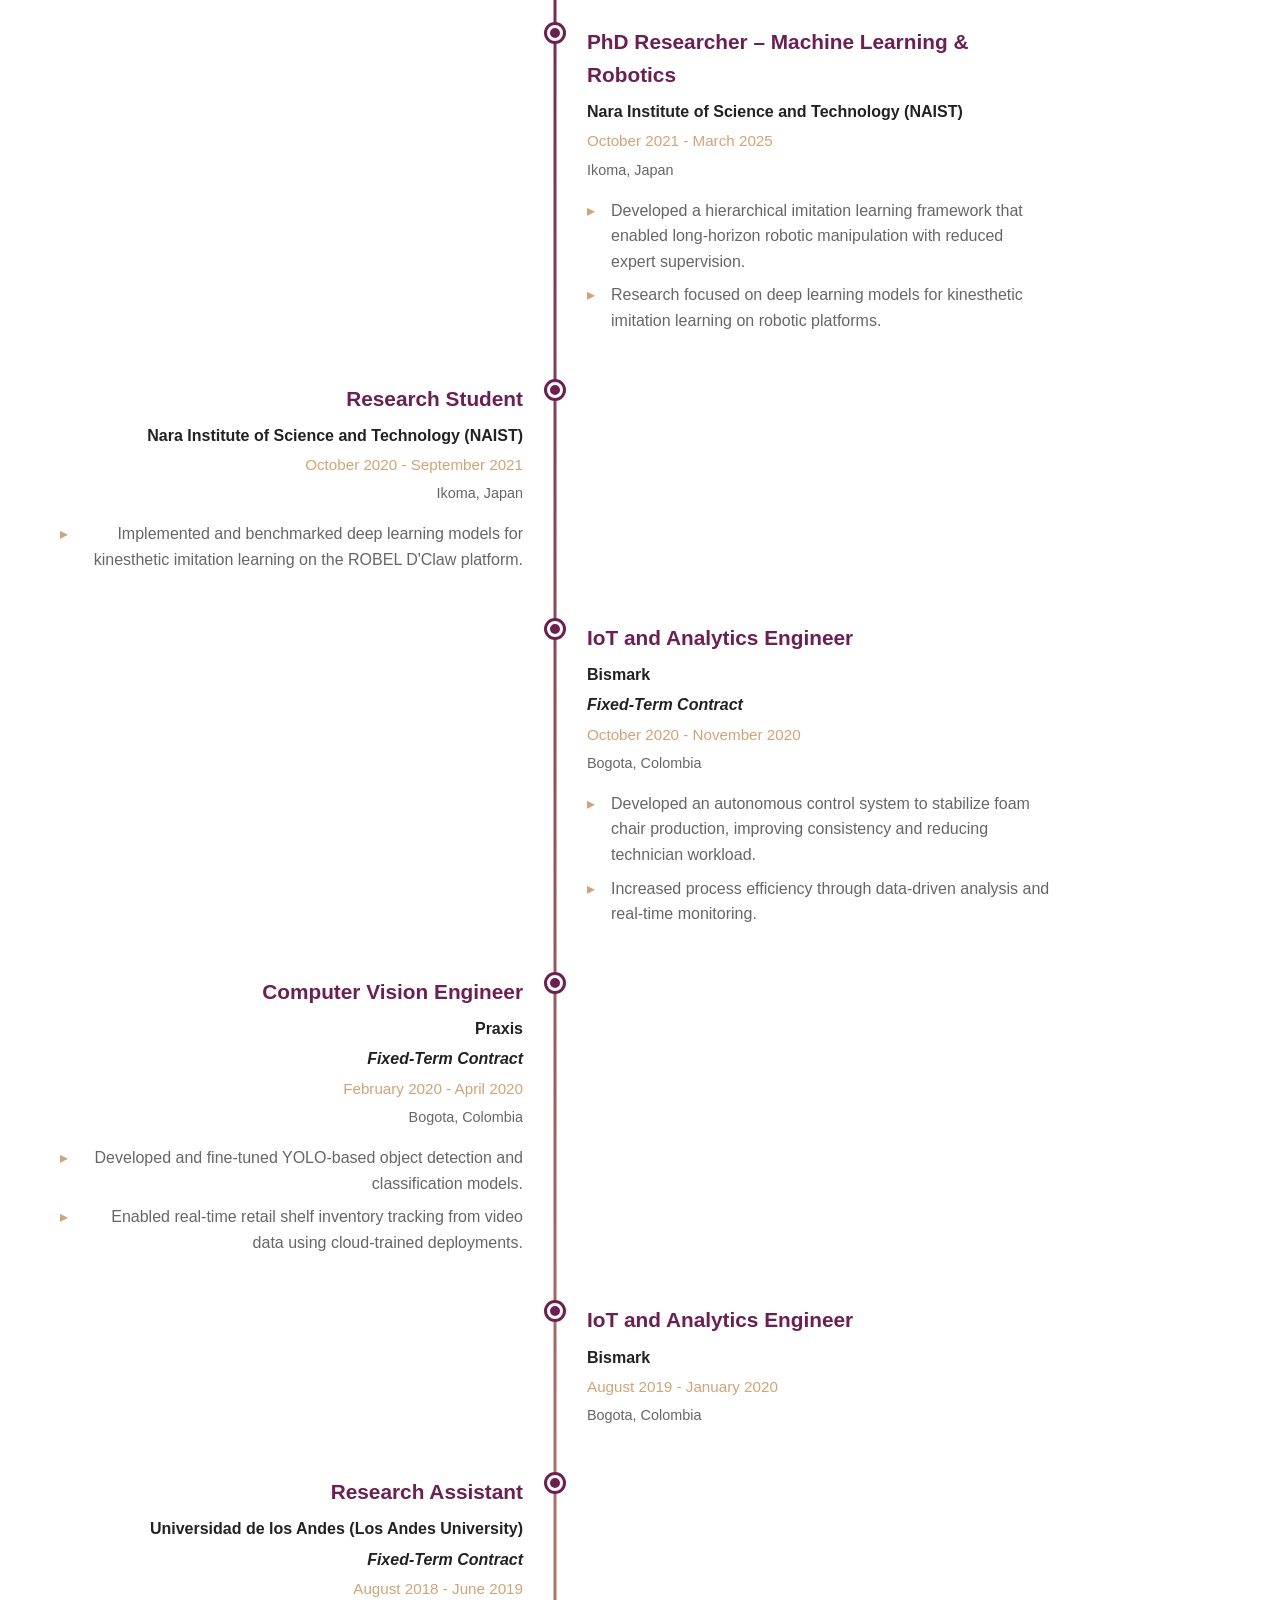
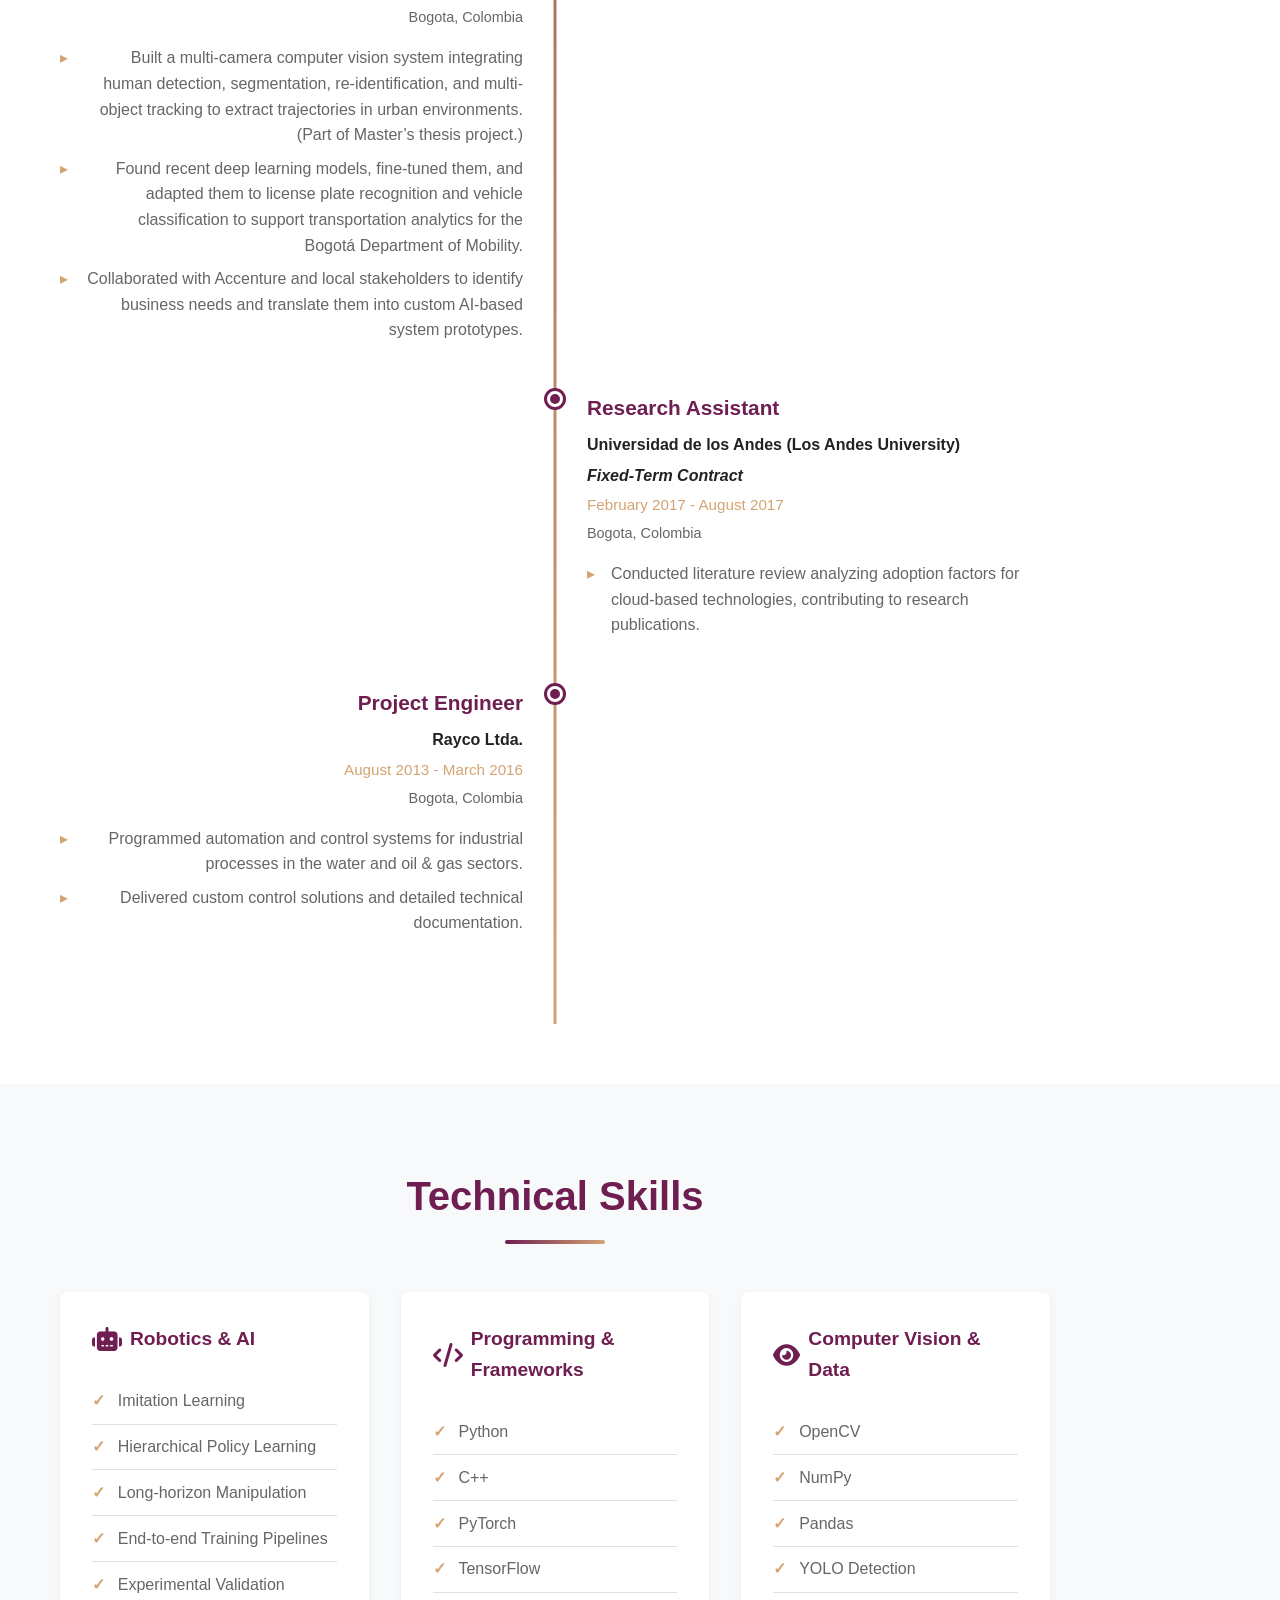
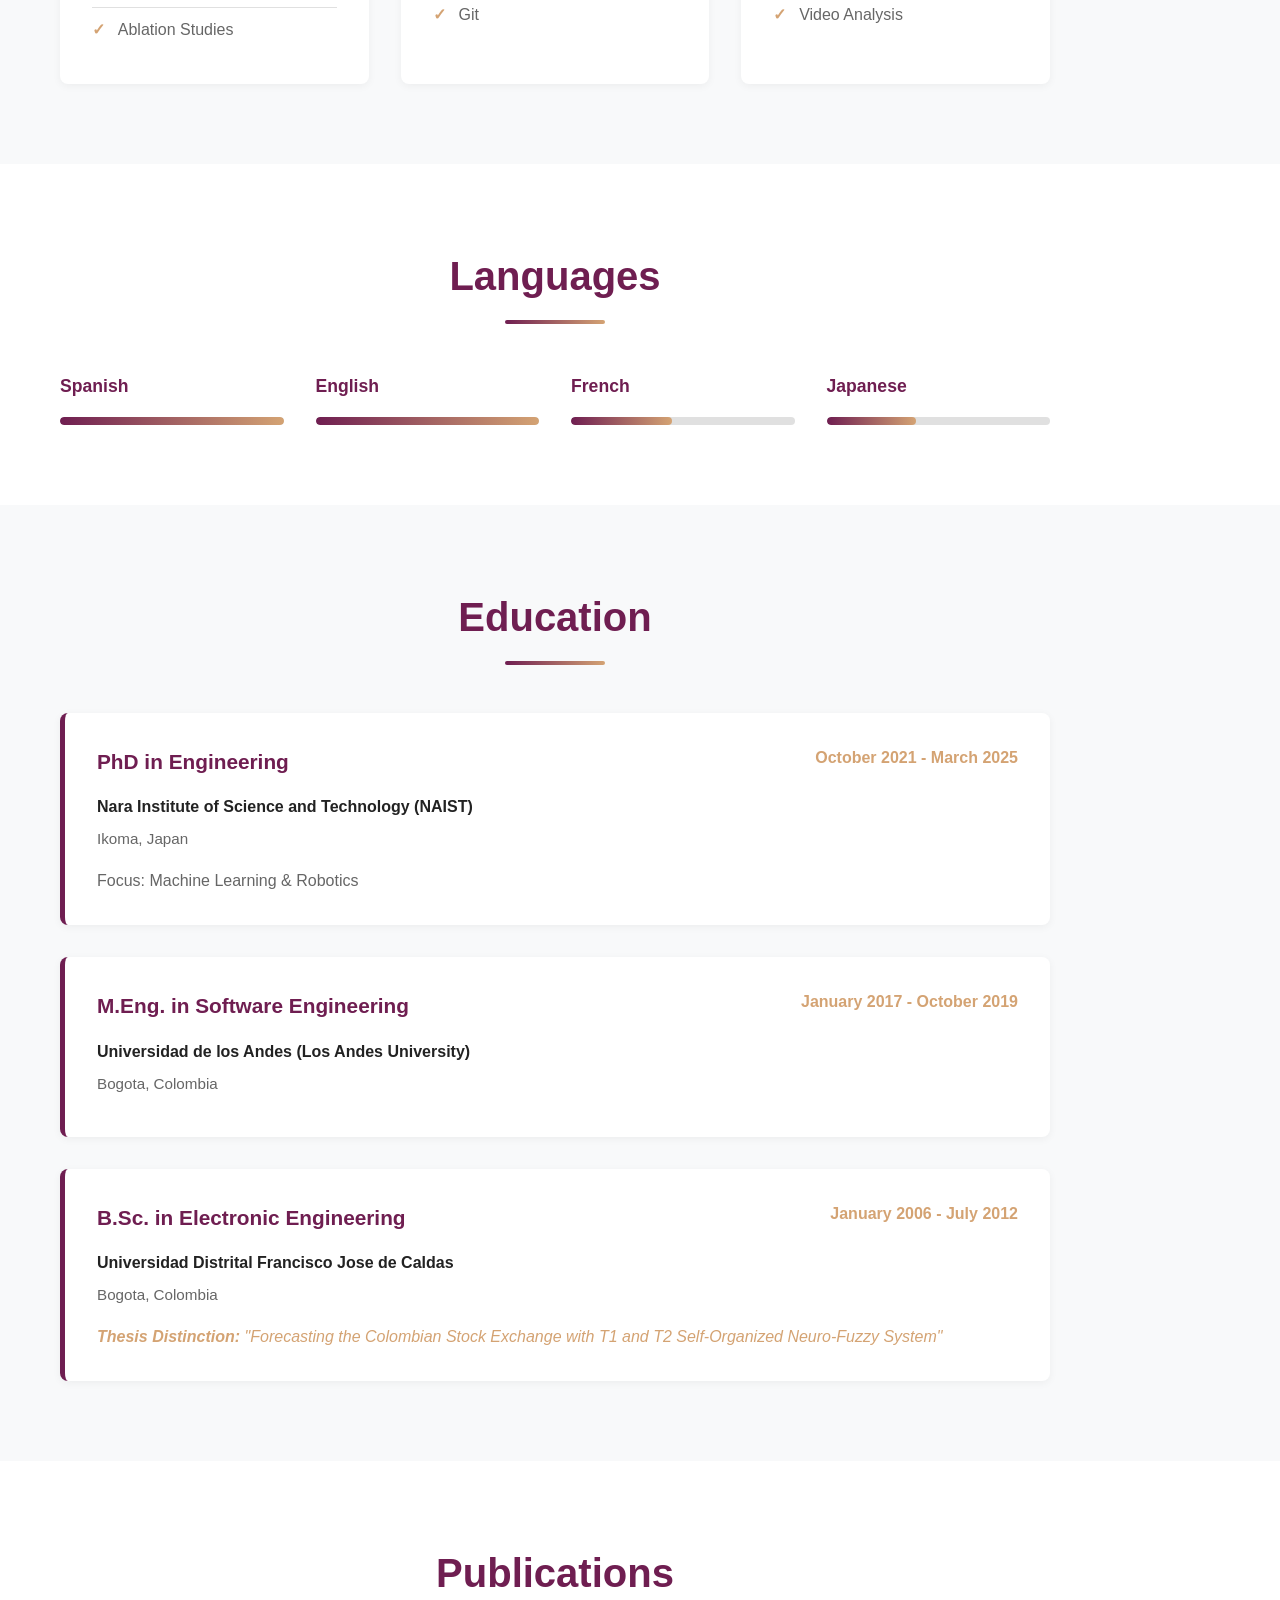
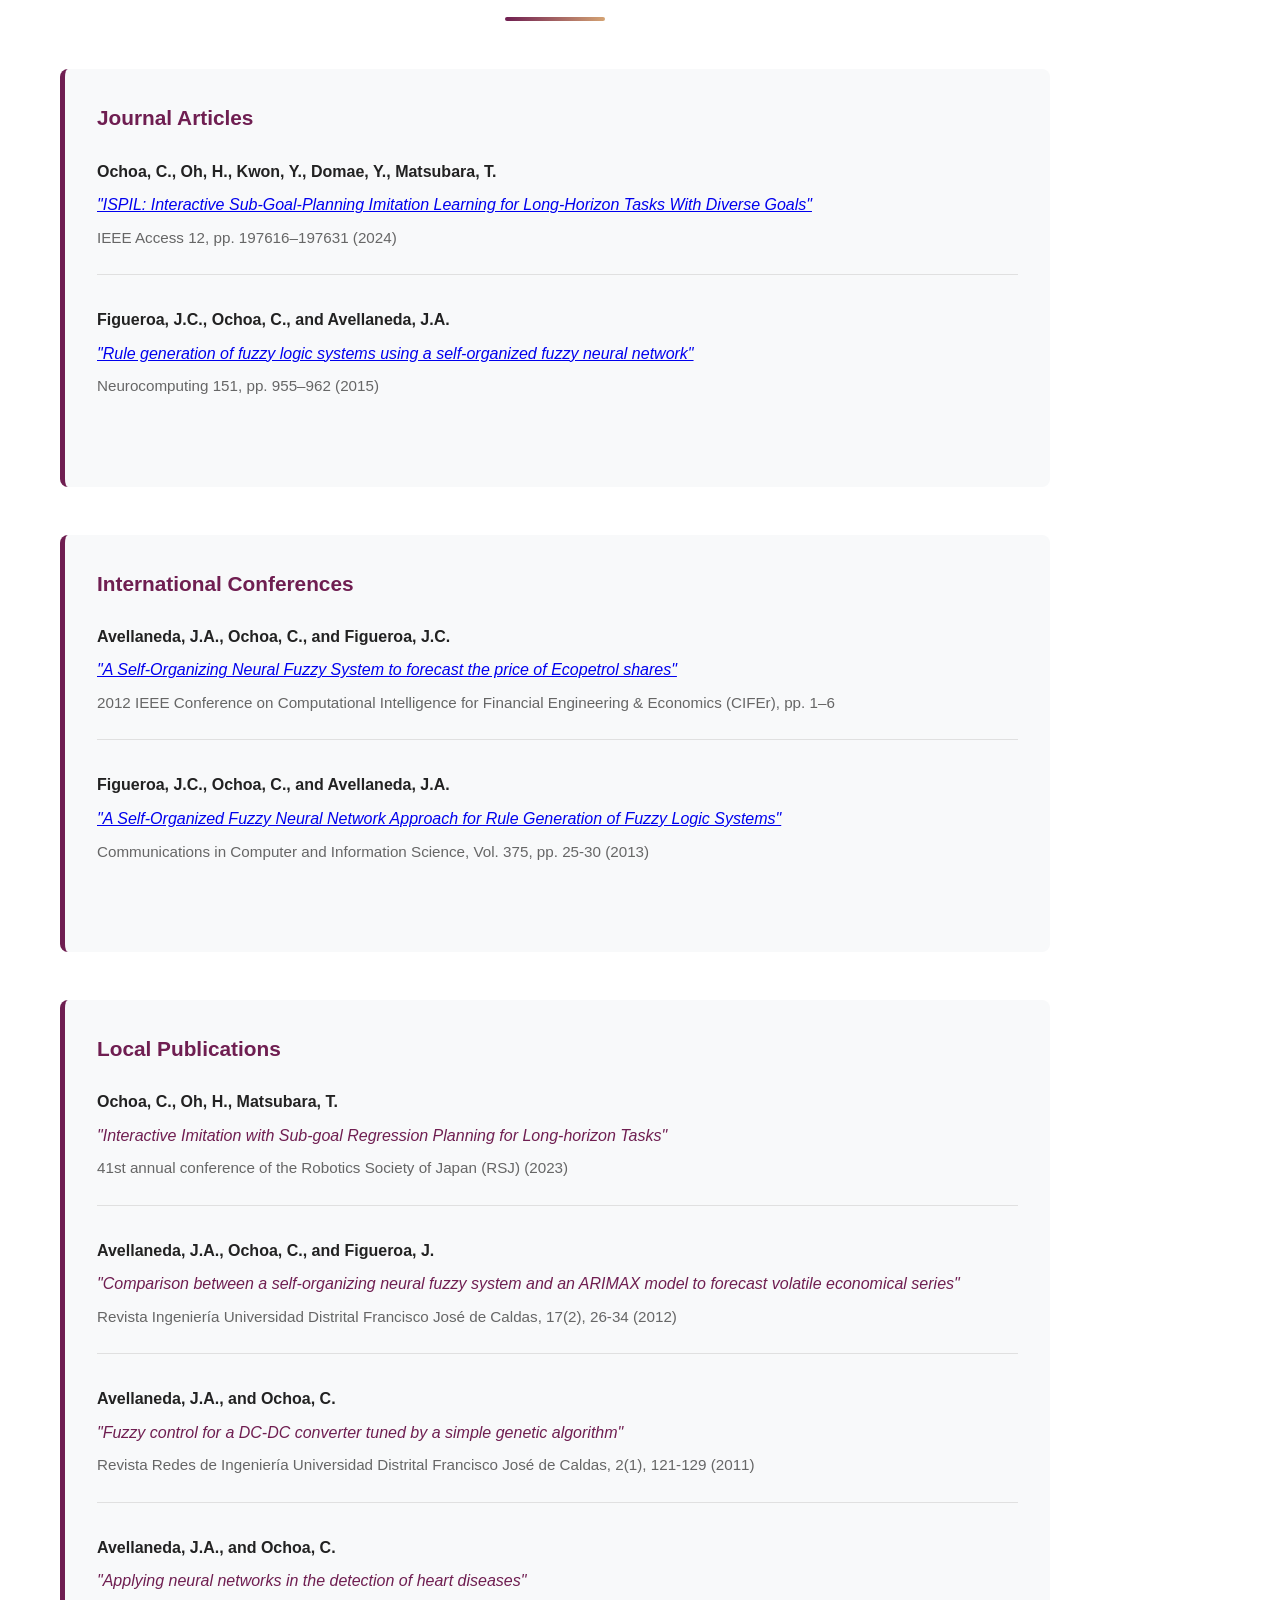
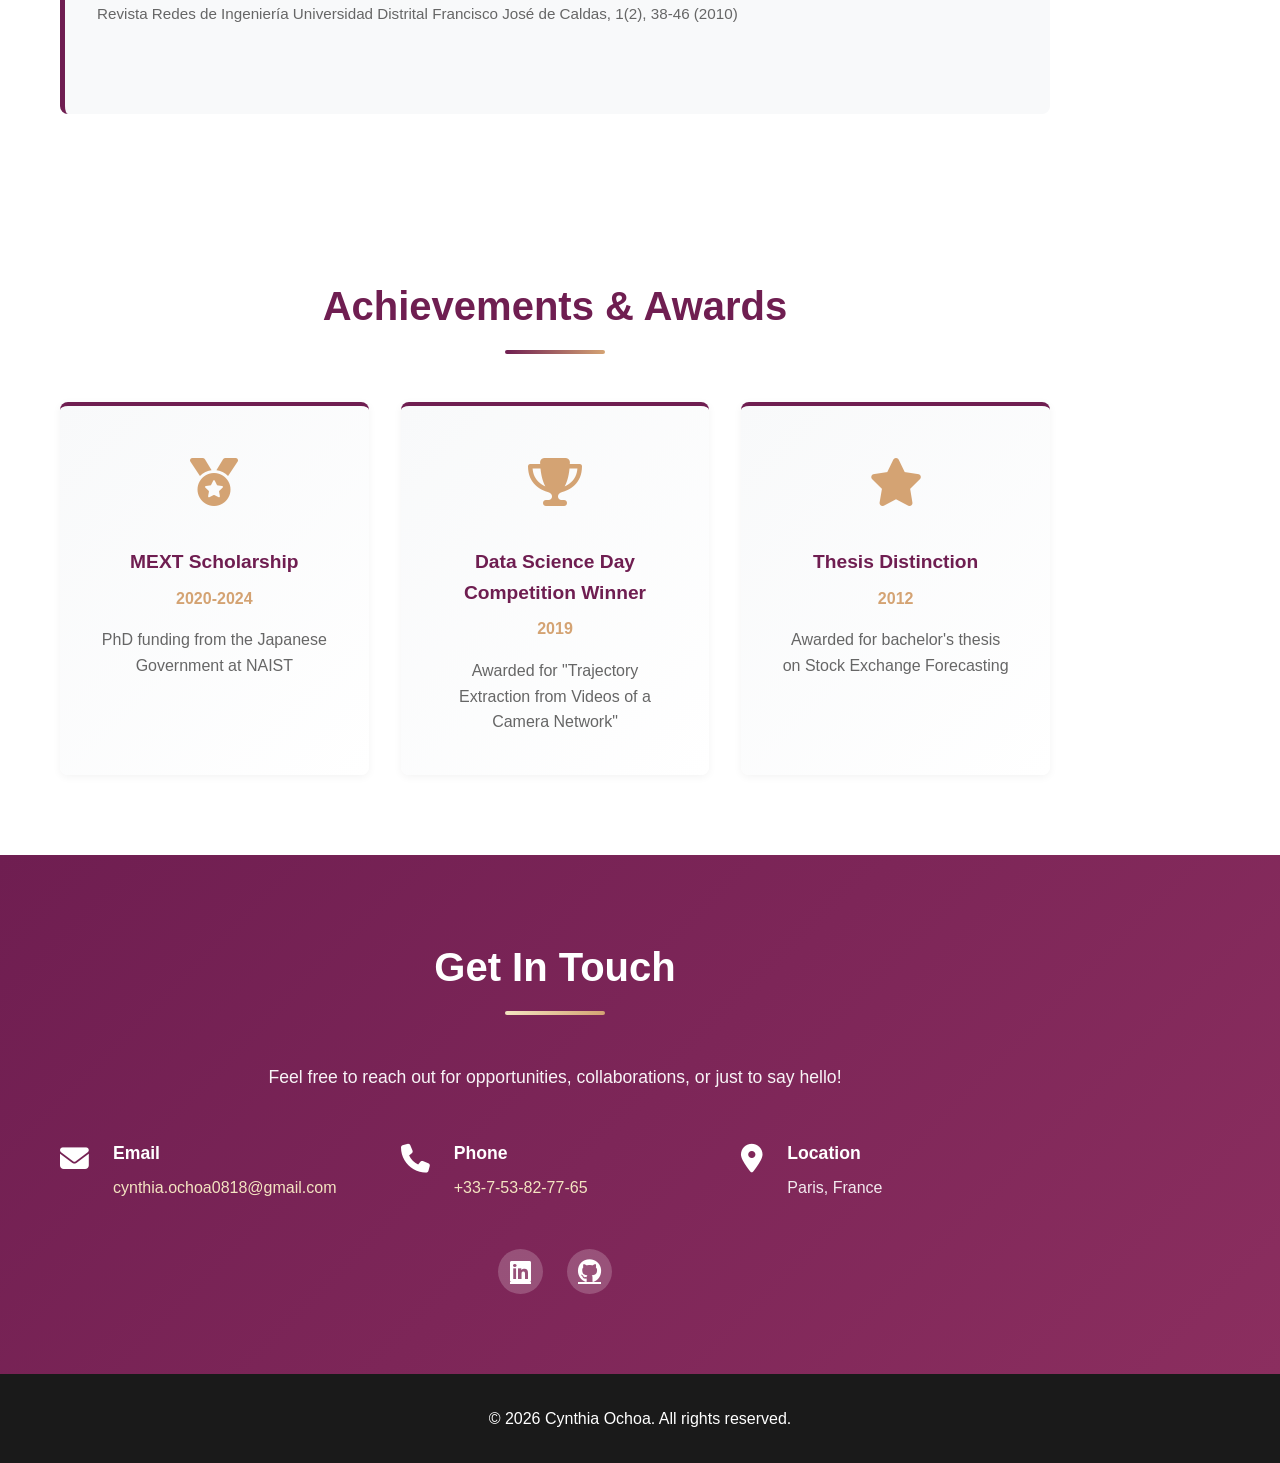
==== commit 3c468666: "tab organization on home and projects and novigator on the right" ====
--- a/index.html
+++ b/index.html
@@ -4,27 +4,32 @@
     <meta charset="UTF-8">
     <meta name="viewport" content="width=device-width, initial-scale=1.0">
     <title>Cynthia Ochoa - Robotics & AI Engineer</title>
+    <link rel="icon" type="image/png" href="icon.png">
     <link rel="stylesheet" href="styles.css">
     <link rel="stylesheet" href="https://cdnjs.cloudflare.com/ajax/libs/font-awesome/6.4.0/css/all.min.css">
 </head>
-<body>
+<body class="home-page">
     <!-- Navigation -->
     <nav class="navbar">
         <div class="container">
             <div class="nav-brand"></div>
             <ul class="nav-links">
-                <li><a href="#home">Home</a></li>
-                <li><a href="#about">About</a></li>
-                <li><a href="#experience">Experience</a></li>
-                <li><a href="#skills">Skills</a></li>
-                <li><a href="#education">Education</a></li>
-                <li><a href="#publications">Publications</a></li>
-                <li><a href="#achievements">Achievements</a></li>
-                <li><a href="#contact">Contact</a></li>
+                <li><a href="#home" class="active">Home</a></li>
                 <li><a href="projects.html" class="nav-projects">Projects</a></li>
             </ul>
         </div>
     </nav>
+
+    <!-- Home Section Navigation -->
+    <aside class="section-nav" aria-label="Home page sections">
+        <a href="#about">About</a>
+        <a href="#experience">Experience</a>
+        <a href="#skills">Skills</a>
+        <a href="#education">Education</a>
+        <a href="#publications">Publications</a>
+        <a href="#achievements">Achievements</a>
+        <a href="#contact">Contact</a>
+    </aside>
 
     <!-- Hero Section -->
     <section id="home" class="hero">
--- a/styles.css
+++ b/styles.css
@@ -85,6 +85,59 @@
 .nav-links a.active {
     color: var(--primary-color);
     border-bottom: 2px solid var(--secondary-color);
+}
+
+/* Home side navigation */
+.section-nav {
+    position: fixed;
+    right: 24px;
+    top: 50%;
+    transform: translateY(-50%);
+    z-index: 900;
+    display: flex;
+    flex-direction: column;
+    gap: 0.35rem;
+    padding: 0.8rem;
+    background-color: rgba(255, 255, 255, 0.94);
+    border: 1px solid var(--border-color);
+    border-radius: 8px;
+    box-shadow: 0 6px 20px rgba(0, 0, 0, 0.08);
+}
+
+.section-nav a {
+    color: var(--text-light);
+    font-size: 0.9rem;
+    font-weight: 600;
+    line-height: 1;
+    padding: 0.55rem 0.7rem;
+    text-decoration: none;
+    transition: color 0.2s ease, background-color 0.2s ease;
+    white-space: nowrap;
+}
+
+.section-nav a:hover,
+.section-nav a.active {
+    background-color: var(--accent-color);
+    color: var(--primary-color);
+    border-radius: 6px;
+}
+
+@media (min-width: 1101px) and (max-width: 1499px) {
+    .home-page section .container {
+        padding-right: 190px;
+    }
+}
+
+@media (min-width: 1500px) {
+    .section-nav {
+        right: max(24px, calc((100vw - 1200px) / 2 - 150px));
+    }
+}
+
+@media (max-width: 1100px) {
+    .section-nav {
+        display: none;
+    }
 }
 
 @media (max-width: 768px) {
@@ -846,7 +899,7 @@
     }
     
     .nav-links {
-        display: none;
+        display: flex;
     }
 }
 
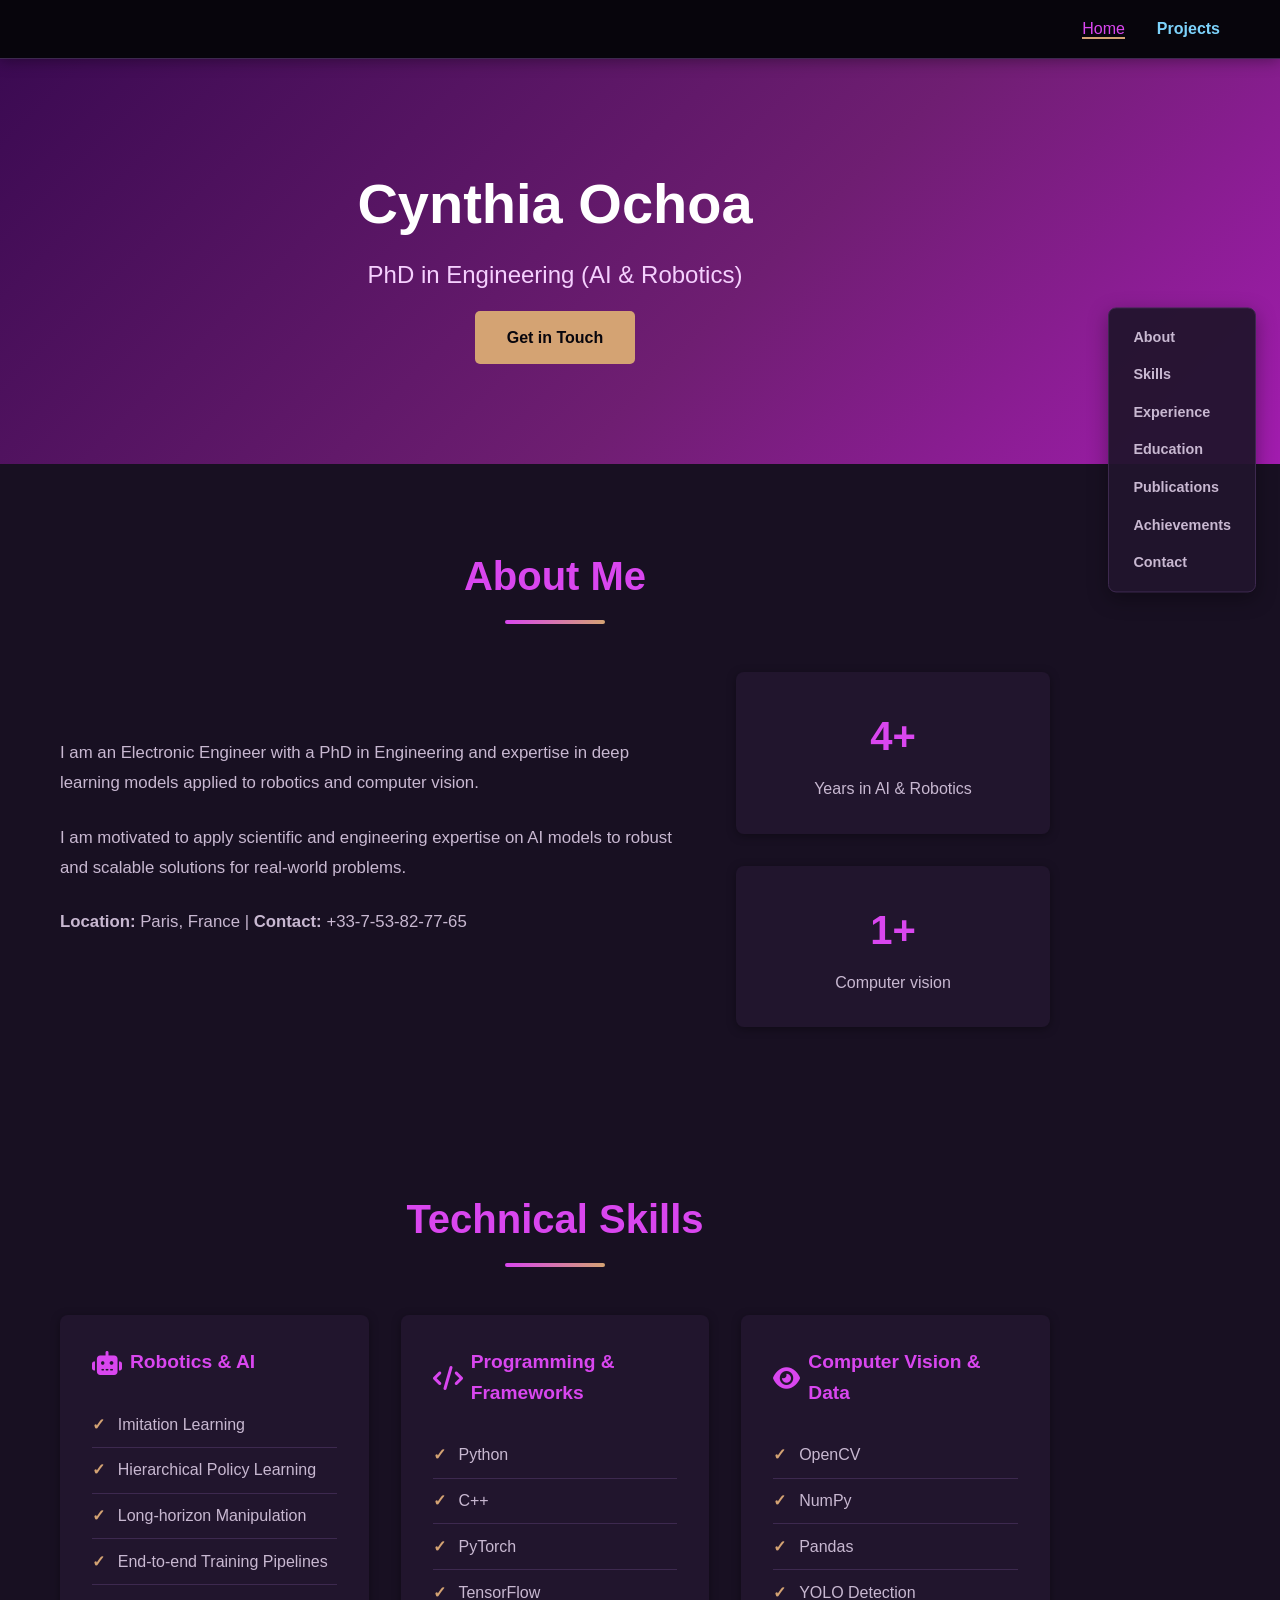
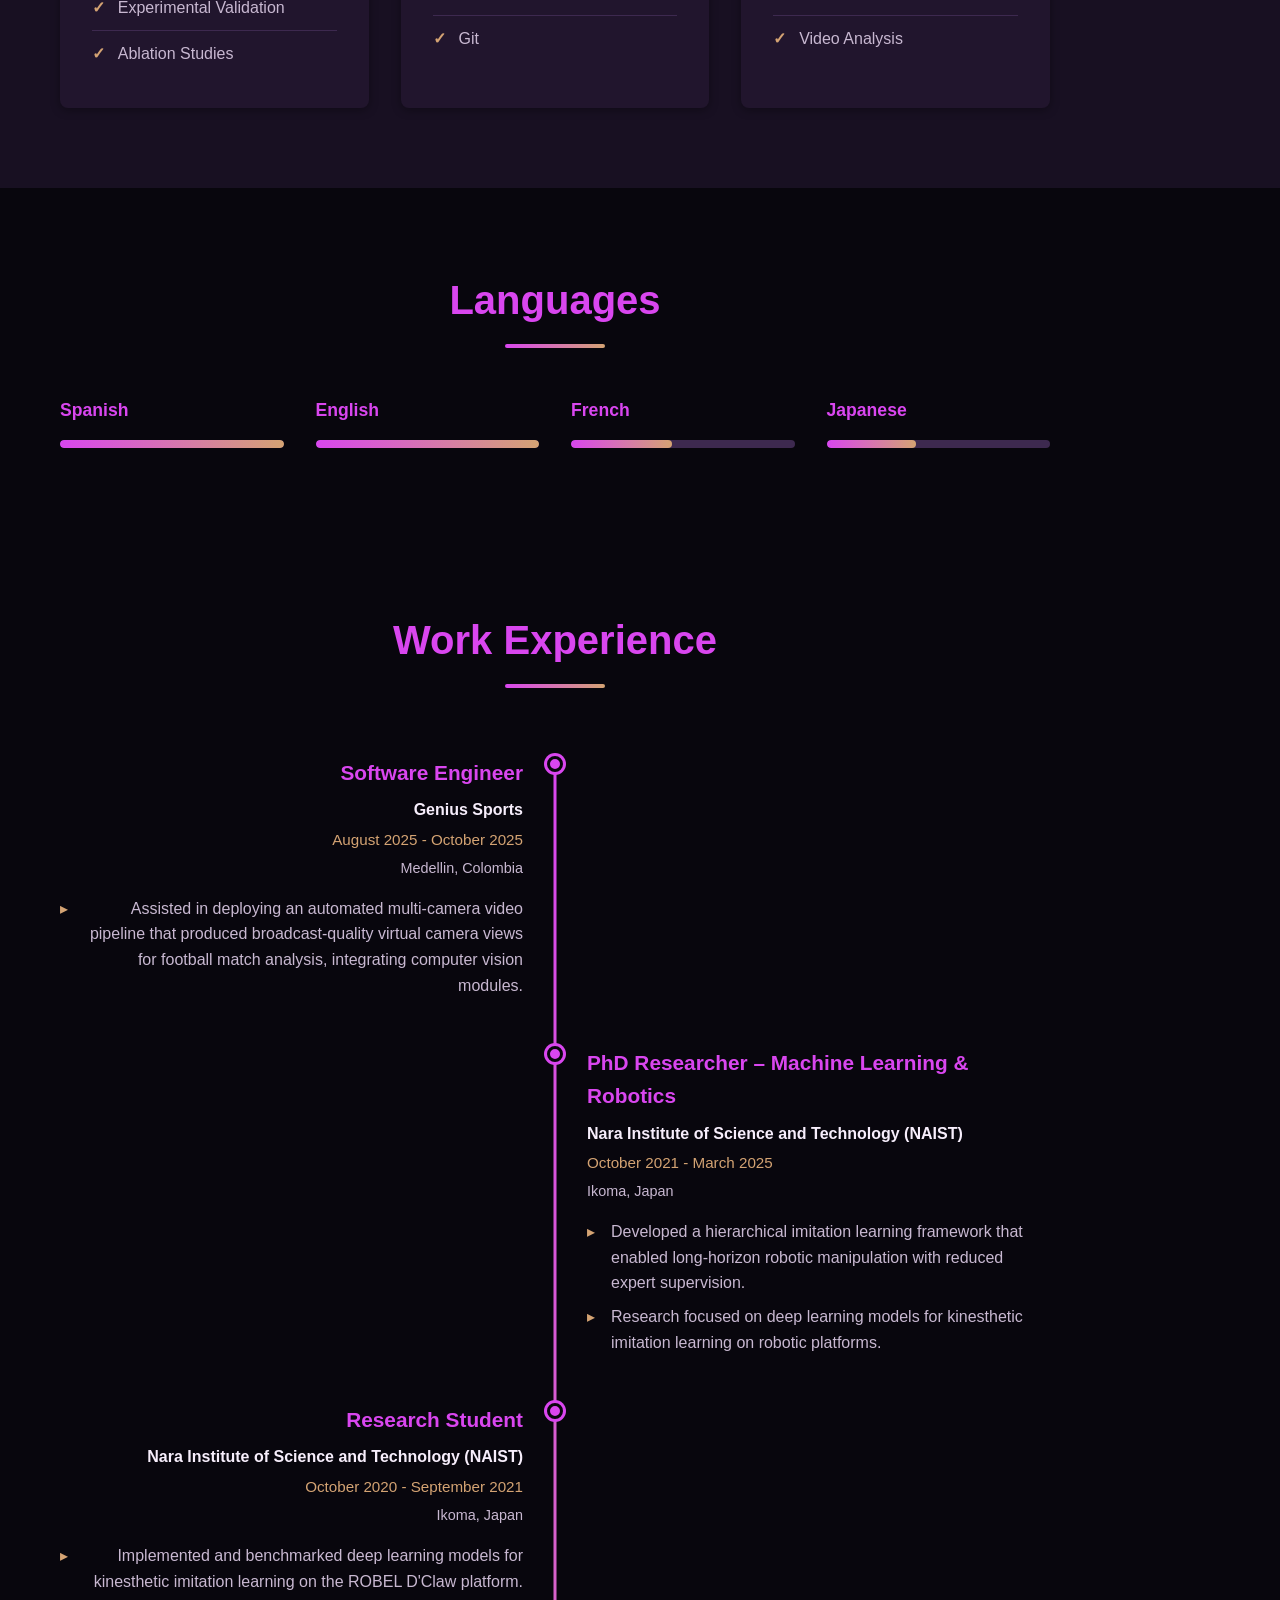
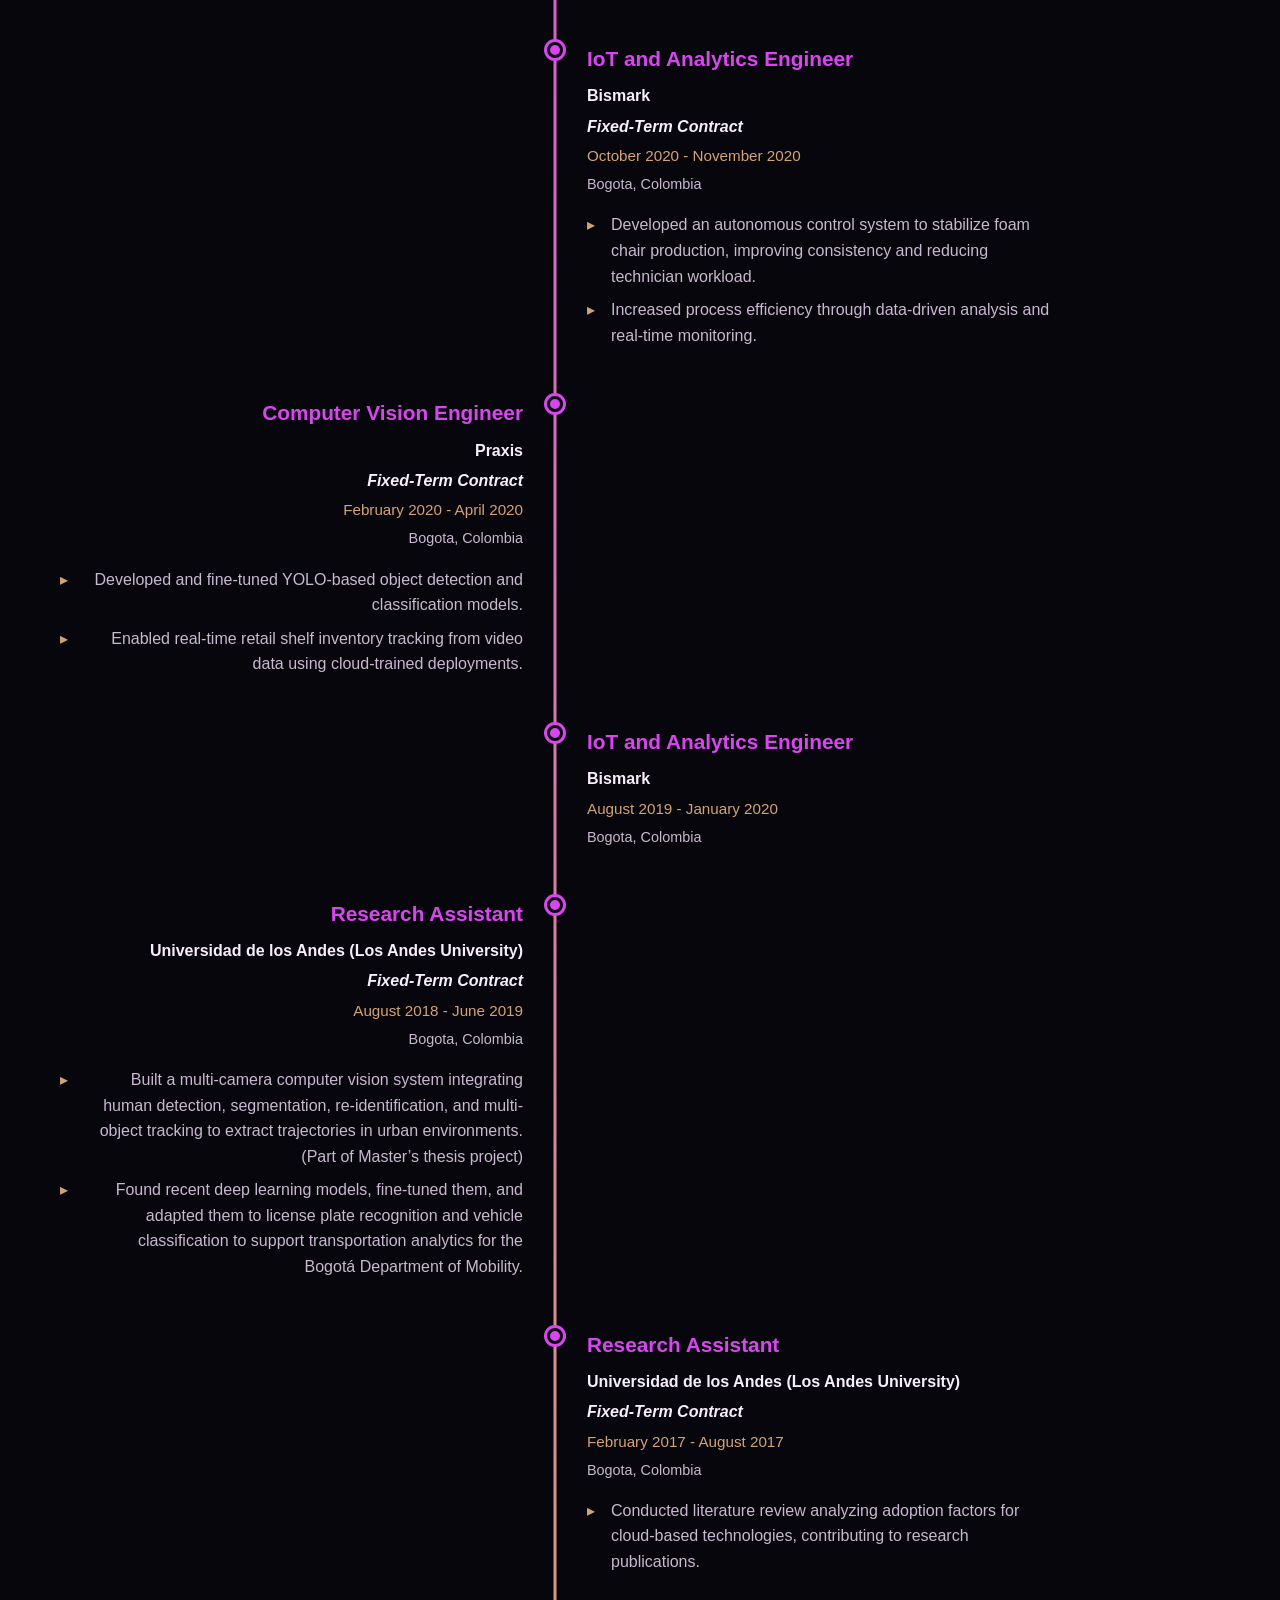
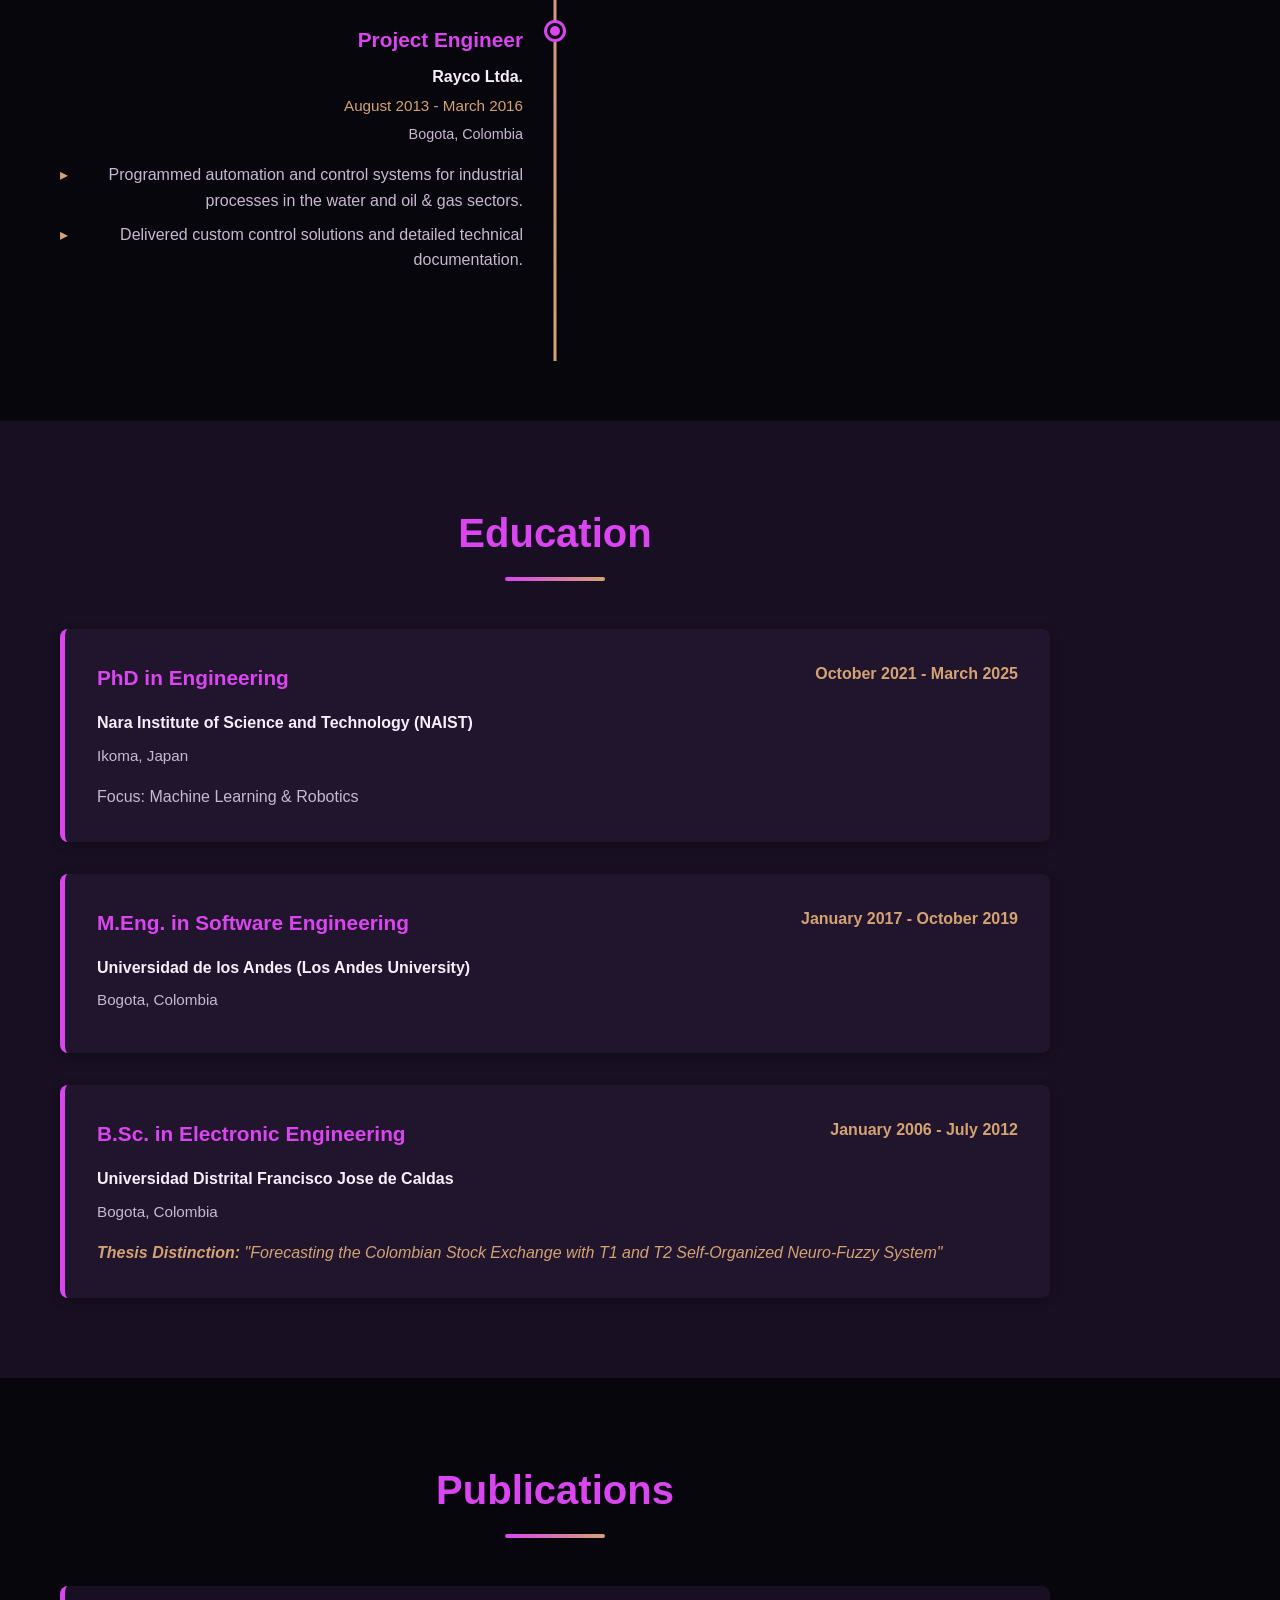
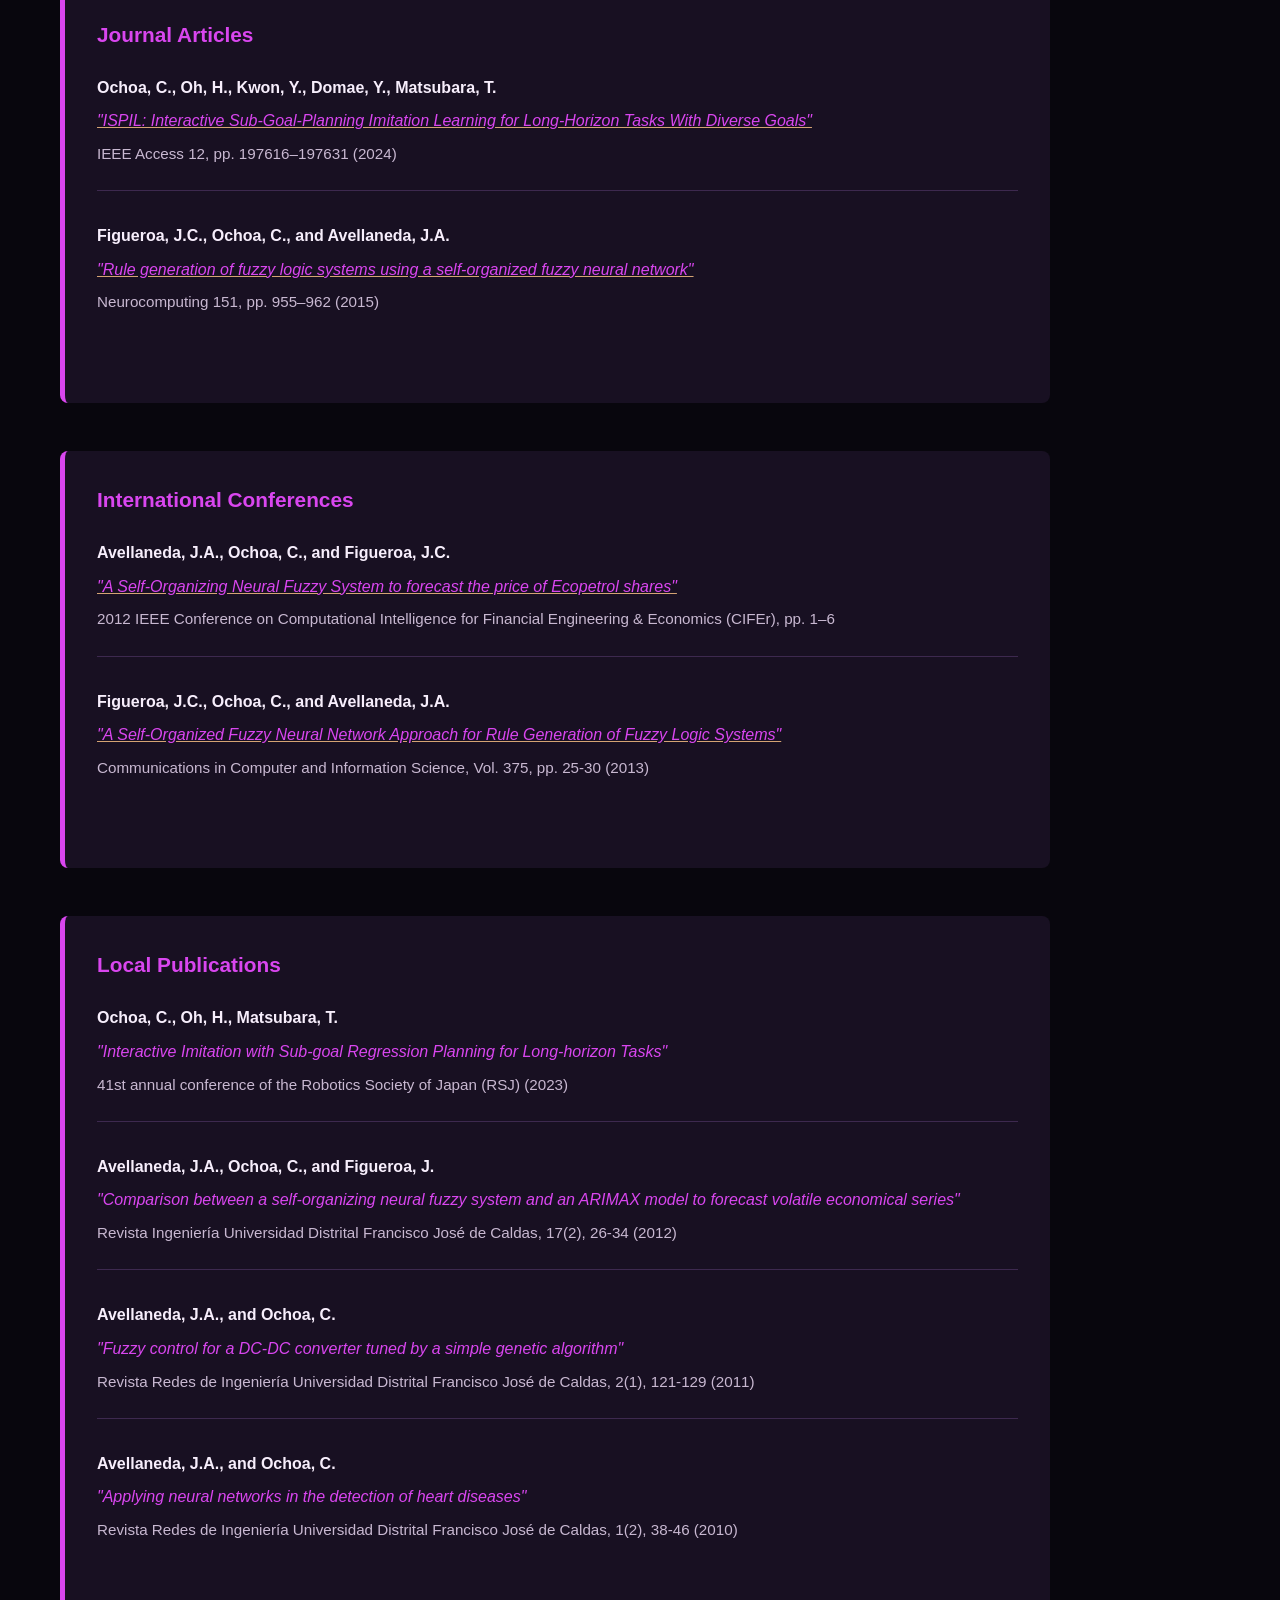
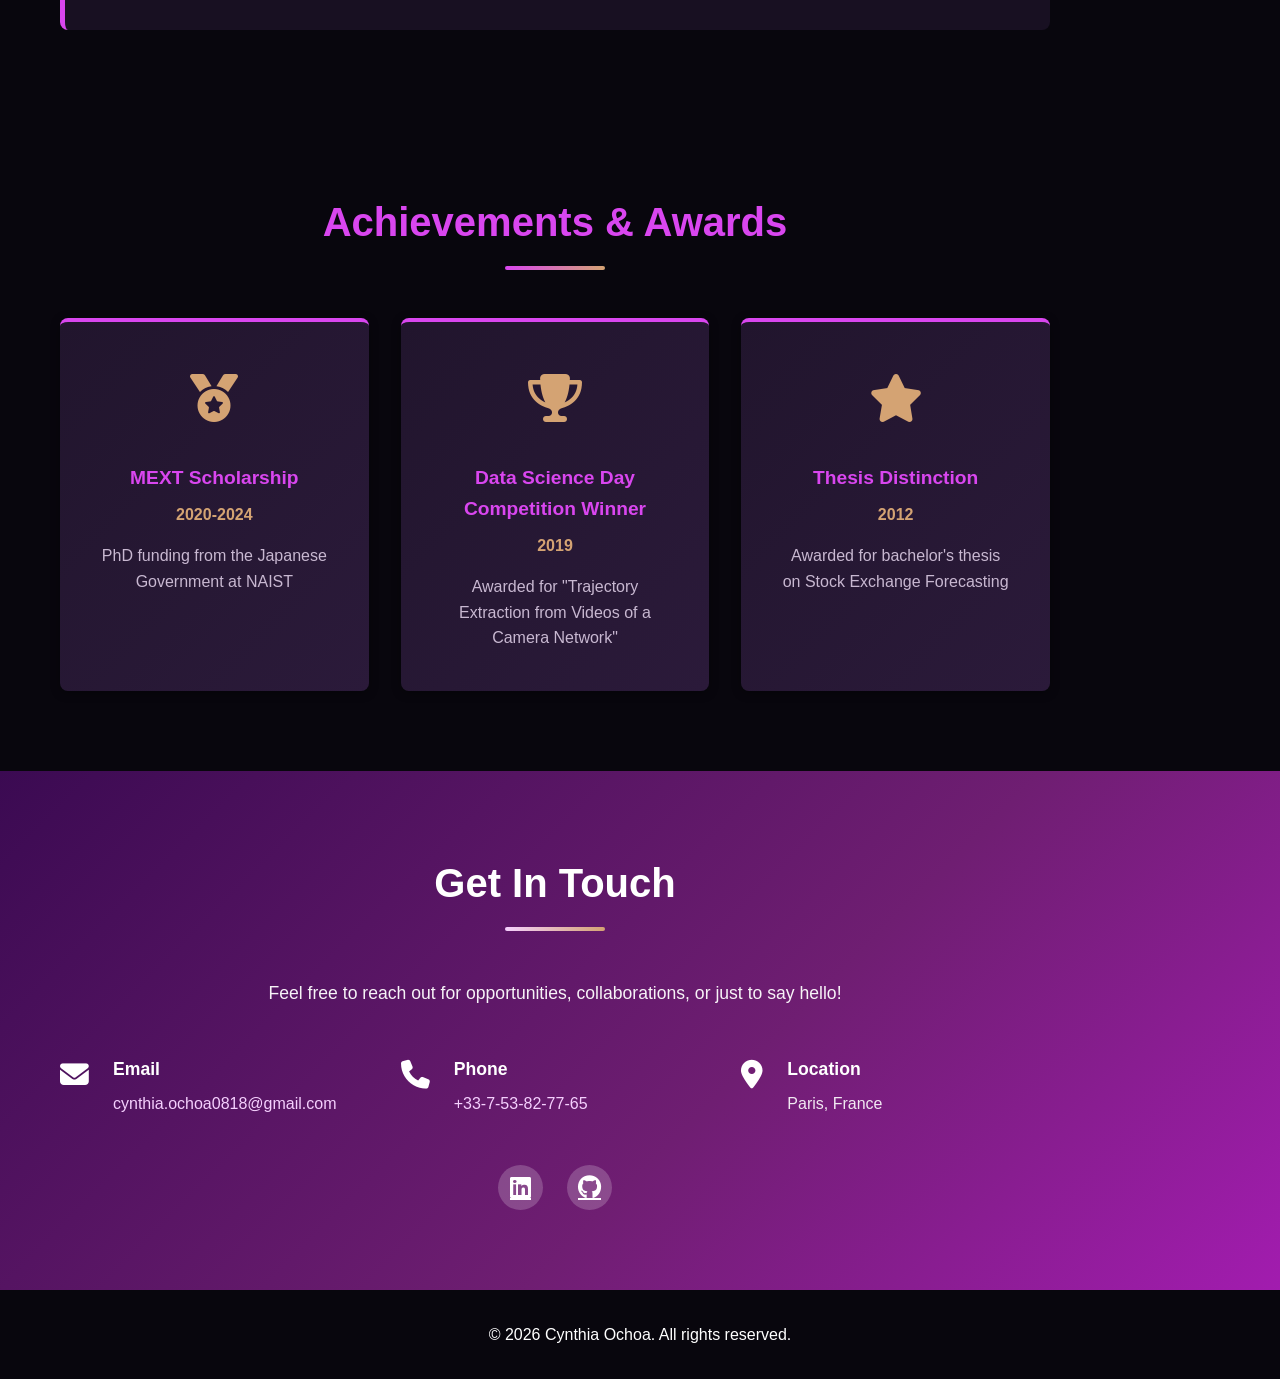
==== commit 7707deaf: "change of style to "dark mode"" ====
--- a/index.html
+++ b/index.html
@@ -23,8 +23,8 @@
     <!-- Home Section Navigation -->
     <aside class="section-nav" aria-label="Home page sections">
         <a href="#about">About</a>
+        <a href="#skills">Skills</a>
         <a href="#experience">Experience</a>
-        <a href="#skills">Skills</a>
         <a href="#education">Education</a>
         <a href="#publications">Publications</a>
         <a href="#achievements">Achievements</a>
@@ -59,7 +59,7 @@
                     <p>I am an Electronic Engineer with a PhD in Engineering and expertise in deep learning models applied to
                     robotics and computer vision.</p>
                     <p>I am motivated to apply scientific and engineering expertise on AI models to robust and scalable solutions for real-world
-                    solutions.</p>
+                    problems.</p>
                     <p><strong>Location:</strong> Paris, France | <strong>Contact:</strong> +33-7-53-82-77-65</p>
                 </div>
                 <div class="about-stats">
@@ -83,138 +83,6 @@
                         <h3>3</h3>
                         <p>Degrees</p>
                     </div> -->
-                </div>
-            </div>
-        </div>
-    </section>
-
-    <!-- Experience Section -->
-    <section id="experience" class="experience">
-        <div class="container">
-            <h2>Work Experience</h2>
-            <div class="timeline">
-                <div class="timeline-item">
-                    <div class="timeline-marker"></div>
-                    <div class="timeline-content">
-                        <h3>Software Engineer</h3>
-                        <p class="company">Genius Sports</p>
-                        <p class="date">August 2025 - October 2025</p>
-                        <p class="location">Medellin, Colombia</p>
-                        <ul>
-                            <li>Assisted in deploying an automated multi-camera video pipeline that produced broadcast-quality virtual camera views for football match analysis, integrating computer vision modules.</li>
-                        </ul>
-                    </div>
-                </div>
-
-                <div class="timeline-item">
-                    <div class="timeline-marker"></div>
-                    <div class="timeline-content">
-                        <h3>PhD Researcher – Machine Learning & Robotics</h3>
-                        <p class="company">Nara Institute of Science and Technology (NAIST)</p>
-                        <p class="date">October 2021 - March 2025</p>
-                        <p class="location">Ikoma, Japan</p>
-                        <ul>
-                            <li>Developed a hierarchical imitation learning framework that enabled long-horizon robotic manipulation with reduced expert supervision.</li>
-                            <li>Research focused on deep learning models for kinesthetic imitation learning on robotic platforms.</li>
-                        </ul>
-                    </div>
-                </div>
-
-                <div class="timeline-item">
-                    <div class="timeline-marker"></div>
-                    <div class="timeline-content">
-                        <h3>Research Student</h3>
-                        <p class="company">Nara Institute of Science and Technology (NAIST)</p>
-                        <p class="date">October 2020 - September 2021</p>
-                        <p class="location">Ikoma, Japan</p>
-                        <ul>
-                            <li>Implemented and benchmarked deep learning models for kinesthetic imitation learning on the ROBEL D'Claw platform.</li>
-                        </ul>
-                    </div>
-                </div>
-
-                <div class="timeline-item">
-                    <div class="timeline-marker"></div>
-                    <div class="timeline-content">
-                        <h3>IoT and Analytics Engineer</h3>
-                        <p class="company">Bismark</p>
-                        <p class="contracttype">Fixed-Term Contract</p>
-                        <p class="date">October 2020 - November 2020 </p>
-                        <p class="location">Bogota, Colombia</p>
-                        <ul>
-                            <li>Developed an autonomous control system to stabilize foam chair production, improving consistency and reducing technician workload.</li>
-                            <li>Increased process efficiency through data-driven analysis and real-time monitoring.</li>
-                        </ul>
-                    </div>
-                </div>
-
-                <div class="timeline-item">
-                    <div class="timeline-marker"></div>
-                    <div class="timeline-content">
-                        <h3>Computer Vision Engineer</h3>
-                        <p class="company">Praxis</p>
-                        <p class="contracttype">Fixed-Term Contract</p>
-                        <p class="date">February 2020 - April 2020</p>
-                        <p class="location">Bogota, Colombia</p>
-                        <ul>
-                            <li>Developed and fine-tuned YOLO-based object detection and classification models.</li>
-                            <li>Enabled real-time retail shelf inventory tracking from video data using cloud-trained deployments.</li>
-                        </ul>
-                    </div>
-                </div>
-
-                <div class="timeline-item">
-                    <div class="timeline-marker"></div>
-                    <div class="timeline-content">
-                        <h3>IoT and Analytics Engineer</h3>
-                        <p class="company">Bismark</p>
-                        <p class="date">August 2019 - January 2020</p>
-                        <p class="location">Bogota, Colombia</p>
-                    </div>
-                </div>
-
-                <div class="timeline-item">
-                    <div class="timeline-marker"></div>
-                    <div class="timeline-content">
-                        <h3>Research Assistant</h3>
-                        <p class="company">Universidad de los Andes (Los Andes University)</p>
-                        <p class="contracttype">Fixed-Term Contract</p>
-                        <p class="date">August 2018 - June 2019</p>
-                        <p class="location">Bogota, Colombia</p>
-                        <ul>
-                            <li>Built a multi-camera computer vision system integrating human detection, segmentation, re-identification, and multi-object tracking to extract trajectories in urban environments. (Part of Master’s thesis project.) </li>
-                            <li>Found recent deep learning models, fine-tuned them, and adapted them to license plate recognition and vehicle classification to support transportation analytics for the Bogotá Department of Mobility.</li>
-                            <li>Collaborated with Accenture and local stakeholders to identify business needs and translate them into custom AI-based system prototypes. </li>
-                        </ul>
-                    </div>
-                </div>
-
-                <div class="timeline-item">
-                    <div class="timeline-marker"></div>
-                    <div class="timeline-content">
-                        <h3>Research Assistant</h3>
-                        <p class="company">Universidad de los Andes (Los Andes University)</p>
-                        <p class="contracttype">Fixed-Term Contract</p>
-                        <p class="date">February 2017 - August 2017</p>
-                        <p class="location">Bogota, Colombia</p>
-                        <ul>
-                            <li>Conducted literature review analyzing adoption factors for cloud-based technologies, contributing to research publications.</li>
-                        </ul>
-                    </div>
-                </div>
-
-                <div class="timeline-item">
-                    <div class="timeline-marker"></div>
-                    <div class="timeline-content">
-                        <h3>Project Engineer</h3>
-                        <p class="company">Rayco Ltda.</p>
-                        <p class="date">August 2013 - March 2016</p>
-                        <p class="location">Bogota, Colombia</p>
-                        <ul>
-                            <li>Programmed automation and control systems for industrial processes in the water and oil & gas sectors.</li>
-                            <li>Delivered custom control solutions and detailed technical documentation.</li>
-                        </ul>
-                    </div>
                 </div>
             </div>
         </div>
@@ -305,6 +173,138 @@
         </div>
     </section>
 
+    <!-- Experience Section -->
+    <section id="experience" class="experience">
+        <div class="container">
+            <h2>Work Experience</h2>
+            <div class="timeline">
+                <div class="timeline-item">
+                    <div class="timeline-marker"></div>
+                    <div class="timeline-content">
+                        <h3>Software Engineer</h3>
+                        <p class="company">Genius Sports</p>
+                        <p class="date">August 2025 - October 2025</p>
+                        <p class="location">Medellin, Colombia</p>
+                        <ul>
+                            <li>Assisted in deploying an automated multi-camera video pipeline that produced broadcast-quality virtual camera views for football match analysis, integrating computer vision modules.</li>
+                        </ul>
+                    </div>
+                </div>
+
+                <div class="timeline-item">
+                    <div class="timeline-marker"></div>
+                    <div class="timeline-content">
+                        <h3>PhD Researcher – Machine Learning & Robotics</h3>
+                        <p class="company">Nara Institute of Science and Technology (NAIST)</p>
+                        <p class="date">October 2021 - March 2025</p>
+                        <p class="location">Ikoma, Japan</p>
+                        <ul>
+                            <li>Developed a hierarchical imitation learning framework that enabled long-horizon robotic manipulation with reduced expert supervision.</li>
+                            <li>Research focused on deep learning models for kinesthetic imitation learning on robotic platforms.</li>
+                        </ul>
+                    </div>
+                </div>
+
+                <div class="timeline-item">
+                    <div class="timeline-marker"></div>
+                    <div class="timeline-content">
+                        <h3>Research Student</h3>
+                        <p class="company">Nara Institute of Science and Technology (NAIST)</p>
+                        <p class="date">October 2020 - September 2021</p>
+                        <p class="location">Ikoma, Japan</p>
+                        <ul>
+                            <li>Implemented and benchmarked deep learning models for kinesthetic imitation learning on the ROBEL D'Claw platform.</li>
+                        </ul>
+                    </div>
+                </div>
+
+                <div class="timeline-item">
+                    <div class="timeline-marker"></div>
+                    <div class="timeline-content">
+                        <h3>IoT and Analytics Engineer</h3>
+                        <p class="company">Bismark</p>
+                        <p class="contracttype">Fixed-Term Contract</p>
+                        <p class="date">October 2020 - November 2020 </p>
+                        <p class="location">Bogota, Colombia</p>
+                        <ul>
+                            <li>Developed an autonomous control system to stabilize foam chair production, improving consistency and reducing technician workload.</li>
+                            <li>Increased process efficiency through data-driven analysis and real-time monitoring.</li>
+                        </ul>
+                    </div>
+                </div>
+
+                <div class="timeline-item">
+                    <div class="timeline-marker"></div>
+                    <div class="timeline-content">
+                        <h3>Computer Vision Engineer</h3>
+                        <p class="company">Praxis</p>
+                        <p class="contracttype">Fixed-Term Contract</p>
+                        <p class="date">February 2020 - April 2020</p>
+                        <p class="location">Bogota, Colombia</p>
+                        <ul>
+                            <li>Developed and fine-tuned YOLO-based object detection and classification models.</li>
+                            <li>Enabled real-time retail shelf inventory tracking from video data using cloud-trained deployments.</li>
+                        </ul>
+                    </div>
+                </div>
+
+                <div class="timeline-item">
+                    <div class="timeline-marker"></div>
+                    <div class="timeline-content">
+                        <h3>IoT and Analytics Engineer</h3>
+                        <p class="company">Bismark</p>
+                        <p class="date">August 2019 - January 2020</p>
+                        <p class="location">Bogota, Colombia</p>
+                    </div>
+                </div>
+
+                <div class="timeline-item">
+                    <div class="timeline-marker"></div>
+                    <div class="timeline-content">
+                        <h3>Research Assistant</h3>
+                        <p class="company">Universidad de los Andes (Los Andes University)</p>
+                        <p class="contracttype">Fixed-Term Contract</p>
+                        <p class="date">August 2018 - June 2019</p>
+                        <p class="location">Bogota, Colombia</p>
+                        <ul>
+                            <li>Built a multi-camera computer vision system integrating human detection, segmentation, re-identification, and multi-object tracking to extract trajectories in urban environments. (Part of Master’s thesis project) </li>
+                            <li>Found recent deep learning models, fine-tuned them, and adapted them to license plate recognition and vehicle classification to support transportation analytics for the Bogotá Department of Mobility.</li>
+                            <!-- <li>Collaborated with Accenture and local stakeholders to identify business needs and translate them into custom AI-based system prototypes. </li> -->
+                        </ul>
+                    </div>
+                </div>
+
+                <div class="timeline-item">
+                    <div class="timeline-marker"></div>
+                    <div class="timeline-content">
+                        <h3>Research Assistant</h3>
+                        <p class="company">Universidad de los Andes (Los Andes University)</p>
+                        <p class="contracttype">Fixed-Term Contract</p>
+                        <p class="date">February 2017 - August 2017</p>
+                        <p class="location">Bogota, Colombia</p>
+                        <ul>
+                            <li>Conducted literature review analyzing adoption factors for cloud-based technologies, contributing to research publications.</li>
+                        </ul>
+                    </div>
+                </div>
+
+                <div class="timeline-item">
+                    <div class="timeline-marker"></div>
+                    <div class="timeline-content">
+                        <h3>Project Engineer</h3>
+                        <p class="company">Rayco Ltda.</p>
+                        <p class="date">August 2013 - March 2016</p>
+                        <p class="location">Bogota, Colombia</p>
+                        <ul>
+                            <li>Programmed automation and control systems for industrial processes in the water and oil & gas sectors.</li>
+                            <li>Delivered custom control solutions and detailed technical documentation.</li>
+                        </ul>
+                    </div>
+                </div>
+            </div>
+        </div>
+    </section>
+
     <!-- Education Section -->
     <section id="education" class="education">
         <div class="container">
--- a/styles.css
+++ b/styles.css
@@ -1,12 +1,15 @@
 :root {
-    --primary-color: #6f1e51;
+    --primary-color: #d946ef;
     --secondary-color: #d4a373;
-    --accent-color: #f4e4c1;
-    --dark-bg: #1a1a1a;
-    --light-bg: #f8f9fa;
-    --text-dark: #222;
-    --text-light: #666;
-    --border-color: #e0e0e0;
+    --accent-color: #f5d0fe;
+    --dark-bg: #08060d;
+    --light-bg: #181022;
+    --surface-bg: #21152d;
+    --surface-elevated: #2b1a3a;
+    --text-dark: #f7eefc;
+    --text-light: #c8b8d1;
+    --border-color: #3d294f;
+    --shadow-color: rgba(0, 0, 0, 0.35);
 }
 
 * {
@@ -23,7 +26,7 @@
     font-family: 'Segoe UI', Tahoma, Geneva, Verdana, sans-serif;
     line-height: 1.6;
     color: var(--text-dark);
-    background-color: white;
+    background-color: var(--dark-bg);
 }
 
 .container {
@@ -34,8 +37,9 @@
 
 /* Navigation */
 .navbar {
-    background-color: white;
-    box-shadow: 0 2px 8px rgba(0, 0, 0, 0.1);
+    background-color: rgba(8, 6, 13, 0.94);
+    border-bottom: 1px solid var(--border-color);
+    box-shadow: 0 2px 14px var(--shadow-color);
     position: sticky;
     top: 0;
     z-index: 1000;
@@ -72,14 +76,14 @@
 }
 
 .nav-links a.nav-projects {
-    color: #0f766e;
+    color: #7dd3fc;
     font-weight: 700;
 }
 
 .nav-links a.nav-projects:hover,
 .nav-links a.nav-projects.active {
-    color: #0f766e;
-    border-bottom: 2px solid #0f766e;
+    color: #7dd3fc;
+    border-bottom: 2px solid #7dd3fc;
 }
 
 .nav-links a.active {
@@ -98,10 +102,10 @@
     flex-direction: column;
     gap: 0.35rem;
     padding: 0.8rem;
-    background-color: rgba(255, 255, 255, 0.94);
+    background-color: rgba(33, 21, 45, 0.94);
     border: 1px solid var(--border-color);
     border-radius: 8px;
-    box-shadow: 0 6px 20px rgba(0, 0, 0, 0.08);
+    box-shadow: 0 6px 20px var(--shadow-color);
 }
 
 .section-nav a {
@@ -149,7 +153,7 @@
 
 /* Hero Section */
 .hero {
-    background: linear-gradient(135deg, var(--primary-color) 0%, #8b2e5f 100%);
+    background: linear-gradient(135deg, #3b0a52 0%, #6f1e72 58%, #a21caf 100%);
     color: white;
     padding: 100px 20px;
     text-align: center;
@@ -198,7 +202,7 @@
 
 .btn-primary:hover {
     transform: translateY(-2px);
-    box-shadow: 0 5px 15px rgba(0, 0, 0, 0.2);
+    box-shadow: 0 5px 18px var(--shadow-color);
 }
 
 .btn-secondary {
@@ -208,7 +212,7 @@
 }
 
 .btn-secondary:hover {
-    background-color: white;
+    background-color: var(--text-dark);
     color: var(--primary-color);
 }
 
@@ -275,11 +279,11 @@
 }
 
 .stat {
-    background: white;
+    background: var(--surface-bg);
     padding: 2rem;
     border-radius: 8px;
     text-align: center;
-    box-shadow: 0 2px 8px rgba(0, 0, 0, 0.05);
+    box-shadow: 0 2px 10px var(--shadow-color);
     transition: transform 0.3s ease;
 }
 
@@ -309,7 +313,7 @@
 
 /* Experience Section */
 .experience {
-    background-color: white;
+    background-color: var(--dark-bg);
 }
 
 .timeline {
@@ -353,7 +357,7 @@
     width: 16px;
     height: 16px;
     background-color: var(--primary-color);
-    border: 3px solid white;
+    border: 3px solid var(--dark-bg);
     border-radius: 50%;
     box-shadow: 0 0 0 3px var(--primary-color);
 }
@@ -439,16 +443,16 @@
 }
 
 .skill-category {
-    background: white;
+    background: var(--surface-bg);
     padding: 2rem;
     border-radius: 8px;
-    box-shadow: 0 2px 8px rgba(0, 0, 0, 0.05);
+    box-shadow: 0 2px 10px var(--shadow-color);
     transition: all 0.3s ease;
 }
 
 .skill-category:hover {
     transform: translateY(-5px);
-    box-shadow: 0 8px 16px rgba(0, 0, 0, 0.1);
+    box-shadow: 0 8px 20px var(--shadow-color);
 }
 
 .skill-category h3 {
@@ -487,7 +491,7 @@
 
 /* Projects Section */
 .projects {
-    background-color: white;
+    background-color: var(--dark-bg);
 }
 
 .projects-page {
@@ -504,7 +508,7 @@
     background: var(--light-bg);
     padding: 2rem;
     border-radius: 8px;
-    box-shadow: 0 2px 8px rgba(0, 0, 0, 0.05);
+    box-shadow: 0 2px 10px var(--shadow-color);
     border-left: 5px solid var(--primary-color);
 }
 
@@ -537,7 +541,7 @@
 }
 
 .project-publication {
-    background-color: white;
+    background-color: var(--surface-bg);
     border-left: 4px solid var(--secondary-color);
     border-radius: 8px;
     margin-bottom: 2rem;
@@ -587,7 +591,7 @@
 
 /* Publications Section */
 .publications {
-    background-color: white;
+    background-color: var(--dark-bg);
 }
 
 .publications-content {
@@ -632,6 +636,15 @@
     line-height: 1.6;
 }
 
+.publication-title a {
+    color: inherit;
+    text-decoration-color: var(--secondary-color);
+}
+
+.publication-title a:hover {
+    color: var(--accent-color);
+}
+
 .publication-venue {
     color: var(--text-light);
     font-size: 0.95rem;
@@ -639,7 +652,7 @@
 
 /* Languages Section */
 .languages {
-    background-color: white;
+    background-color: var(--dark-bg);
 }
 
 .language-grid {
@@ -686,10 +699,10 @@
 }
 
 .education-item {
-    background: white;
+    background: var(--surface-bg);
     padding: 2rem;
     border-radius: 8px;
-    box-shadow: 0 2px 8px rgba(0, 0, 0, 0.05);
+    box-shadow: 0 2px 10px var(--shadow-color);
     border-left: 5px solid var(--primary-color);
 }
 
@@ -748,7 +761,7 @@
 
 /* Achievements Section */
 .achievements {
-    background-color: white;
+    background-color: var(--dark-bg);
 }
 
 .achievements-grid {
@@ -758,18 +771,18 @@
 }
 
 .achievement-card {
-    background: linear-gradient(135deg, var(--light-bg), white);
+    background: linear-gradient(135deg, var(--surface-bg), var(--surface-elevated));
     padding: 2.5rem;
     border-radius: 8px;
     text-align: center;
-    box-shadow: 0 2px 8px rgba(0, 0, 0, 0.05);
+    box-shadow: 0 2px 10px var(--shadow-color);
     transition: all 0.3s ease;
     border-top: 4px solid var(--primary-color);
 }
 
 .achievement-card:hover {
     transform: translateY(-8px);
-    box-shadow: 0 8px 20px rgba(0, 0, 0, 0.1);
+    box-shadow: 0 8px 24px var(--shadow-color);
 }
 
 .achievement-icon {
@@ -797,7 +810,7 @@
 
 /* Contact Section */
 .contact {
-    background: linear-gradient(135deg, var(--primary-color) 0%, #8b2e5f 100%);
+    background: linear-gradient(135deg, #3b0a52 0%, #6f1e72 58%, #a21caf 100%);
     color: white;
 }
 
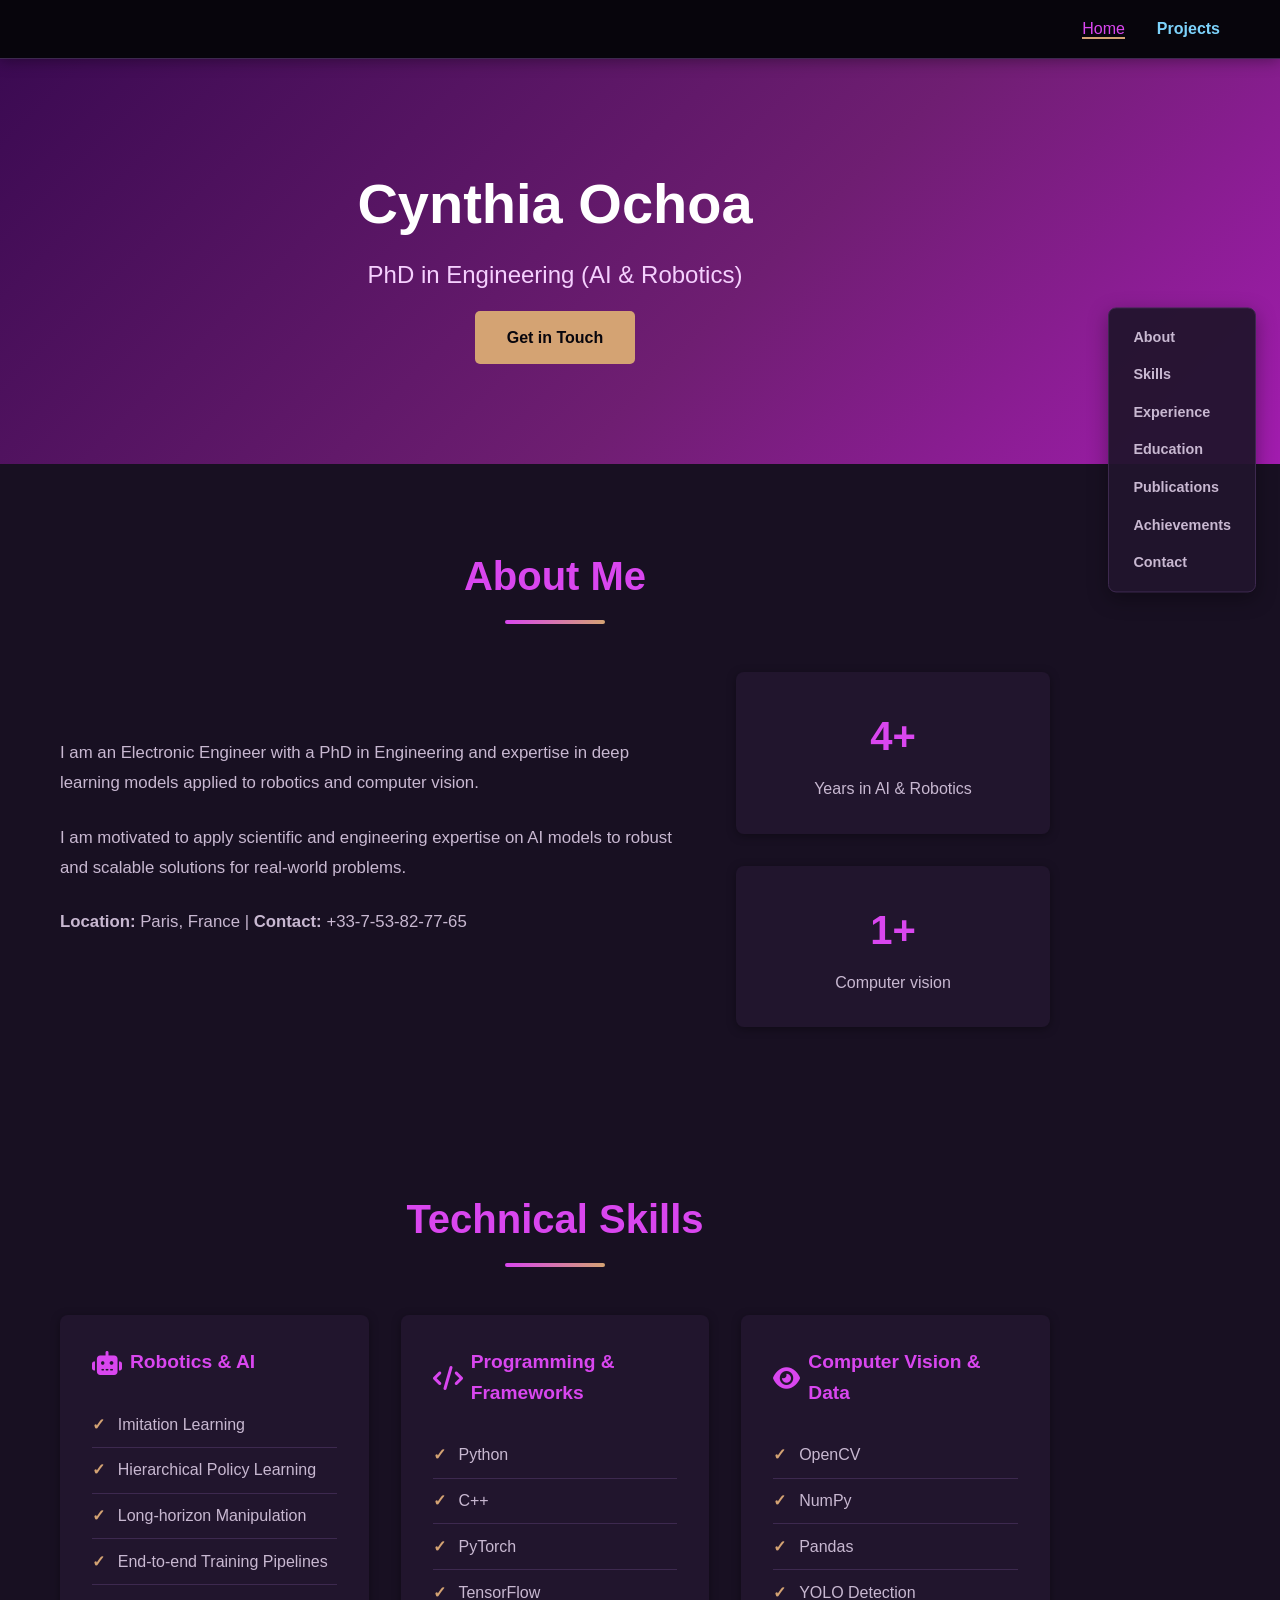
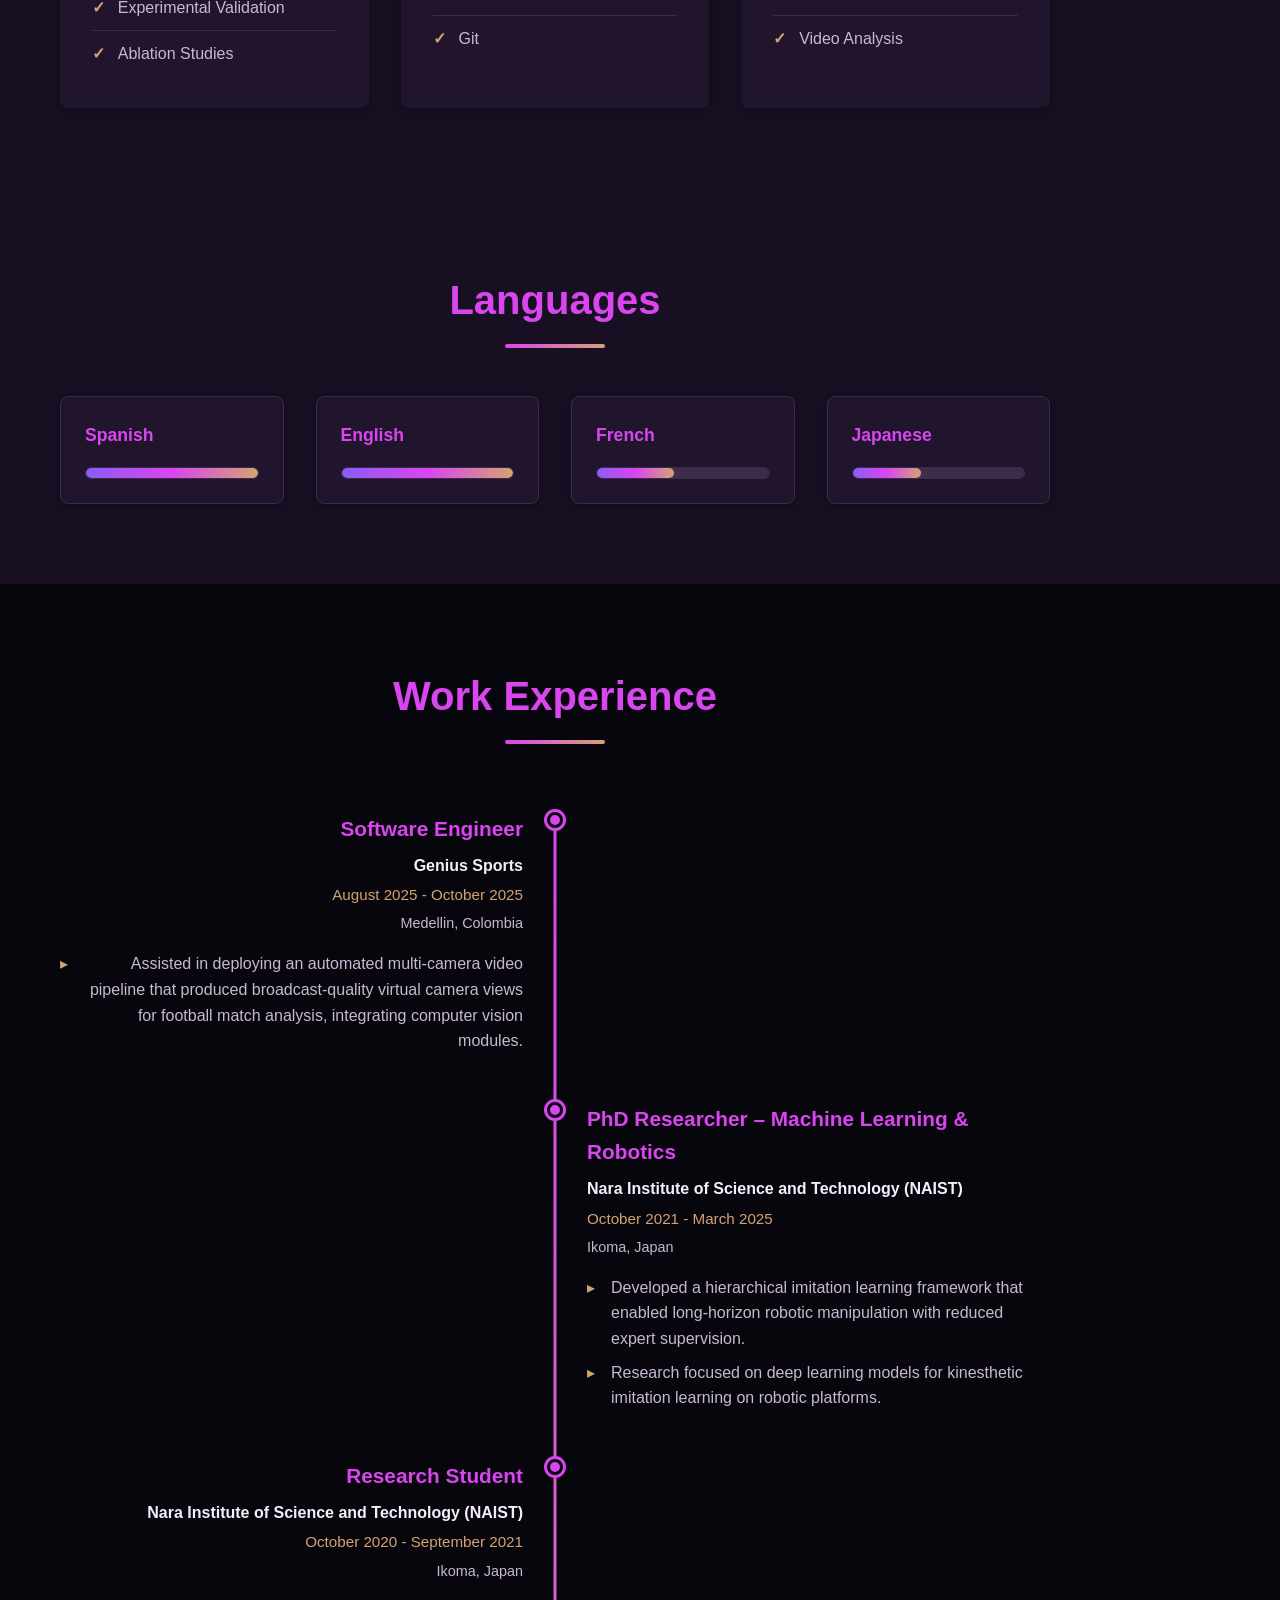
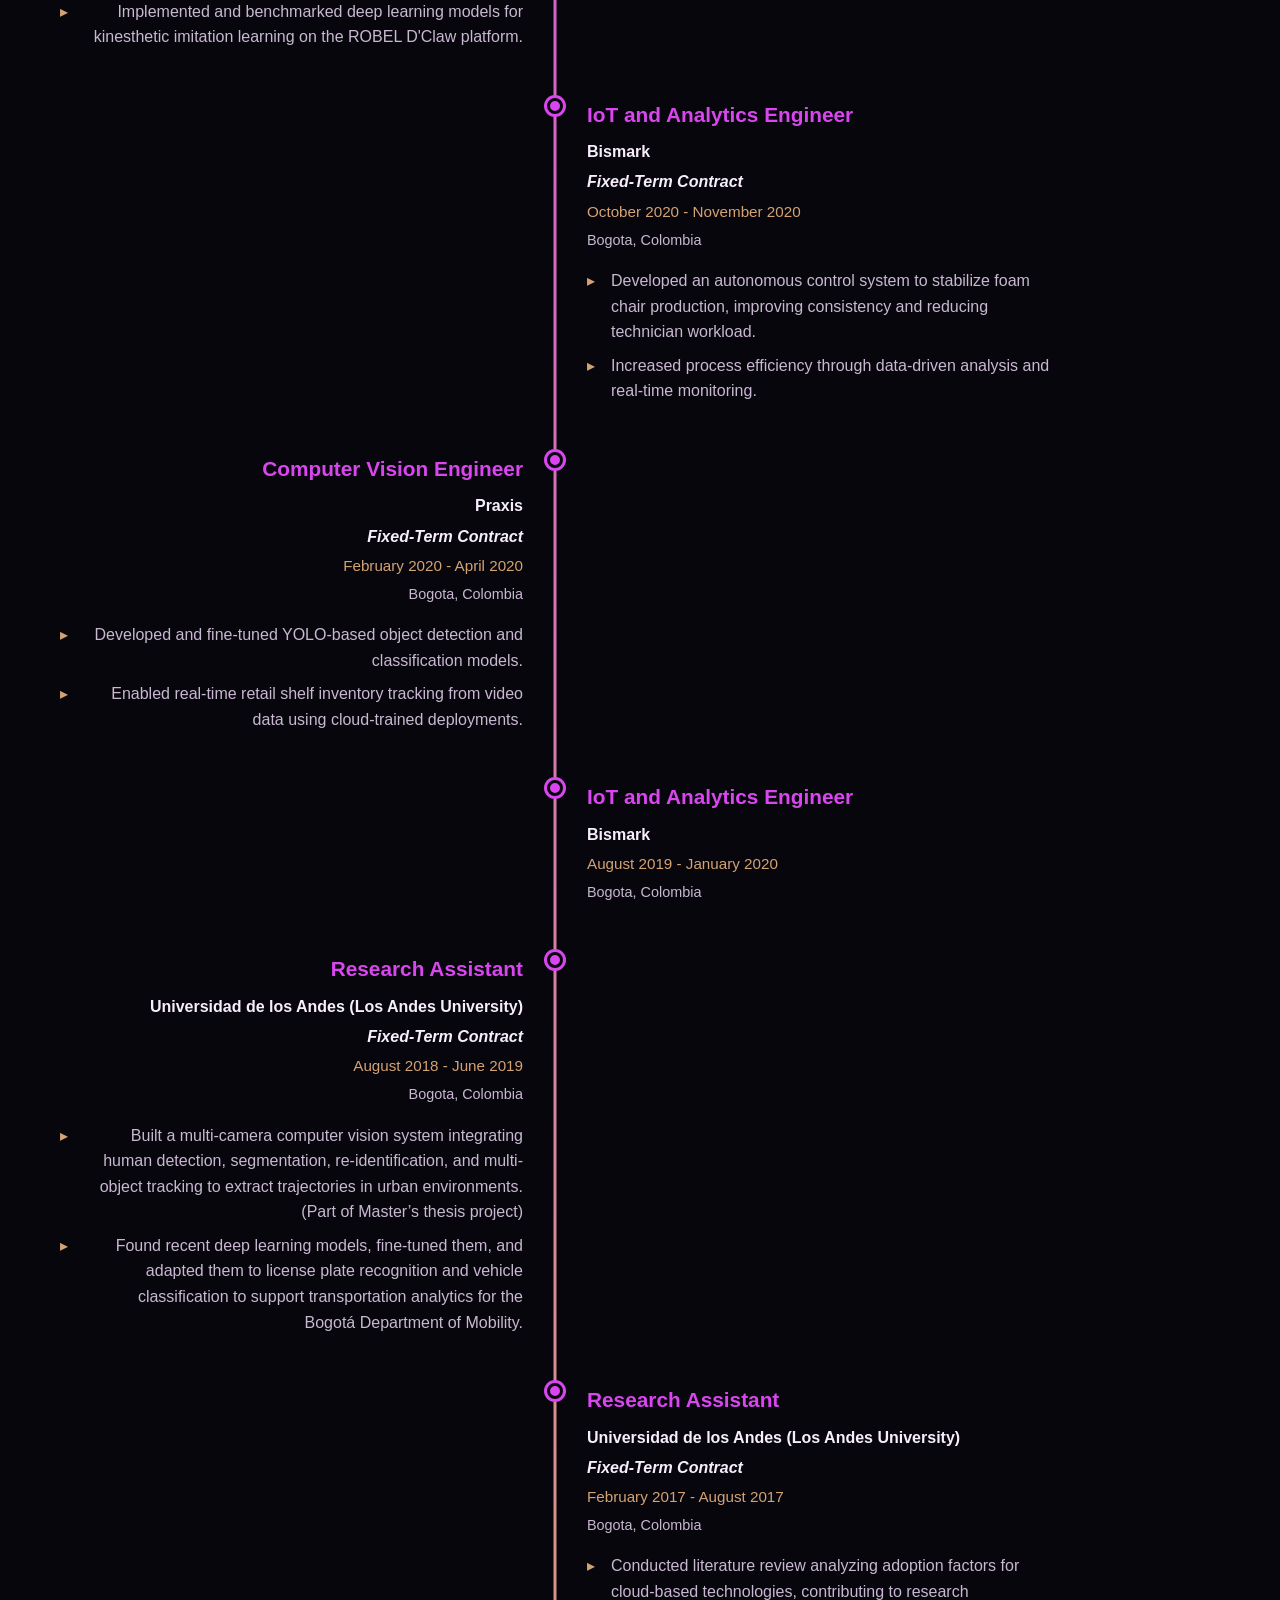
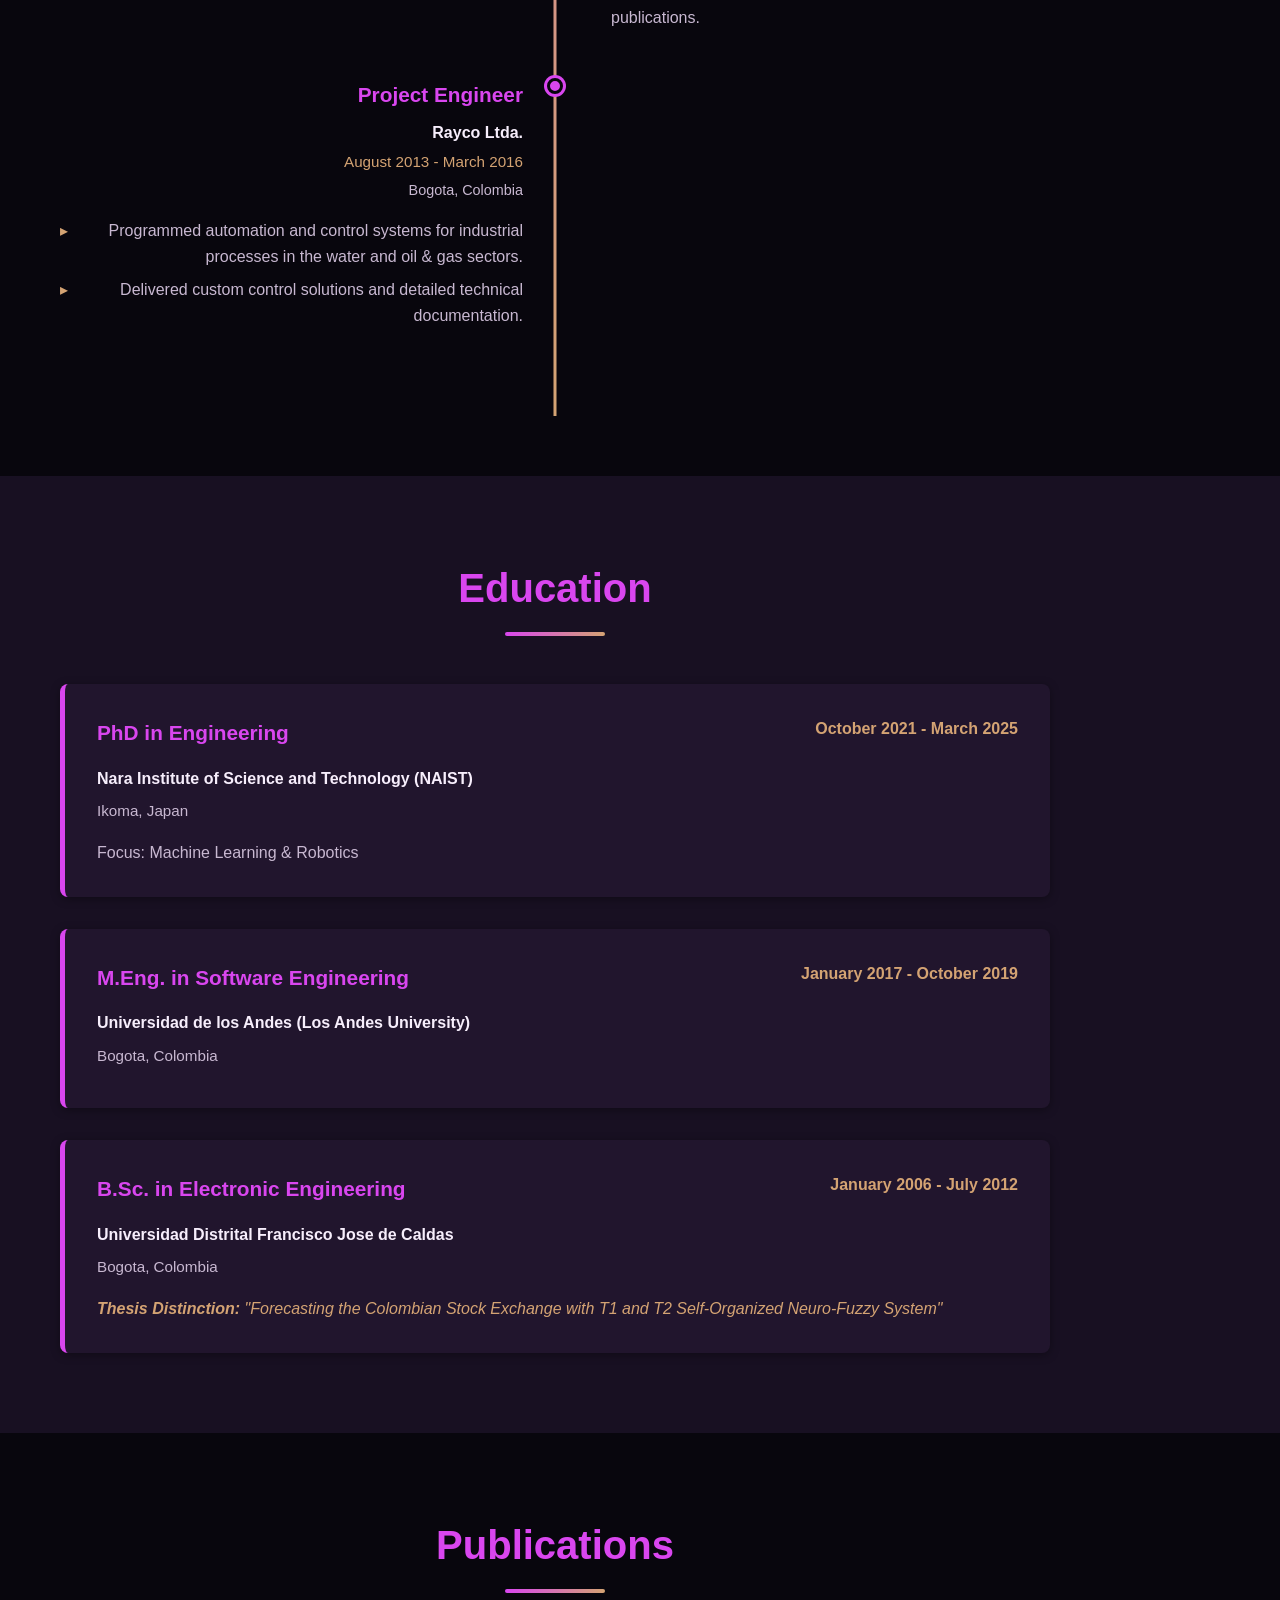
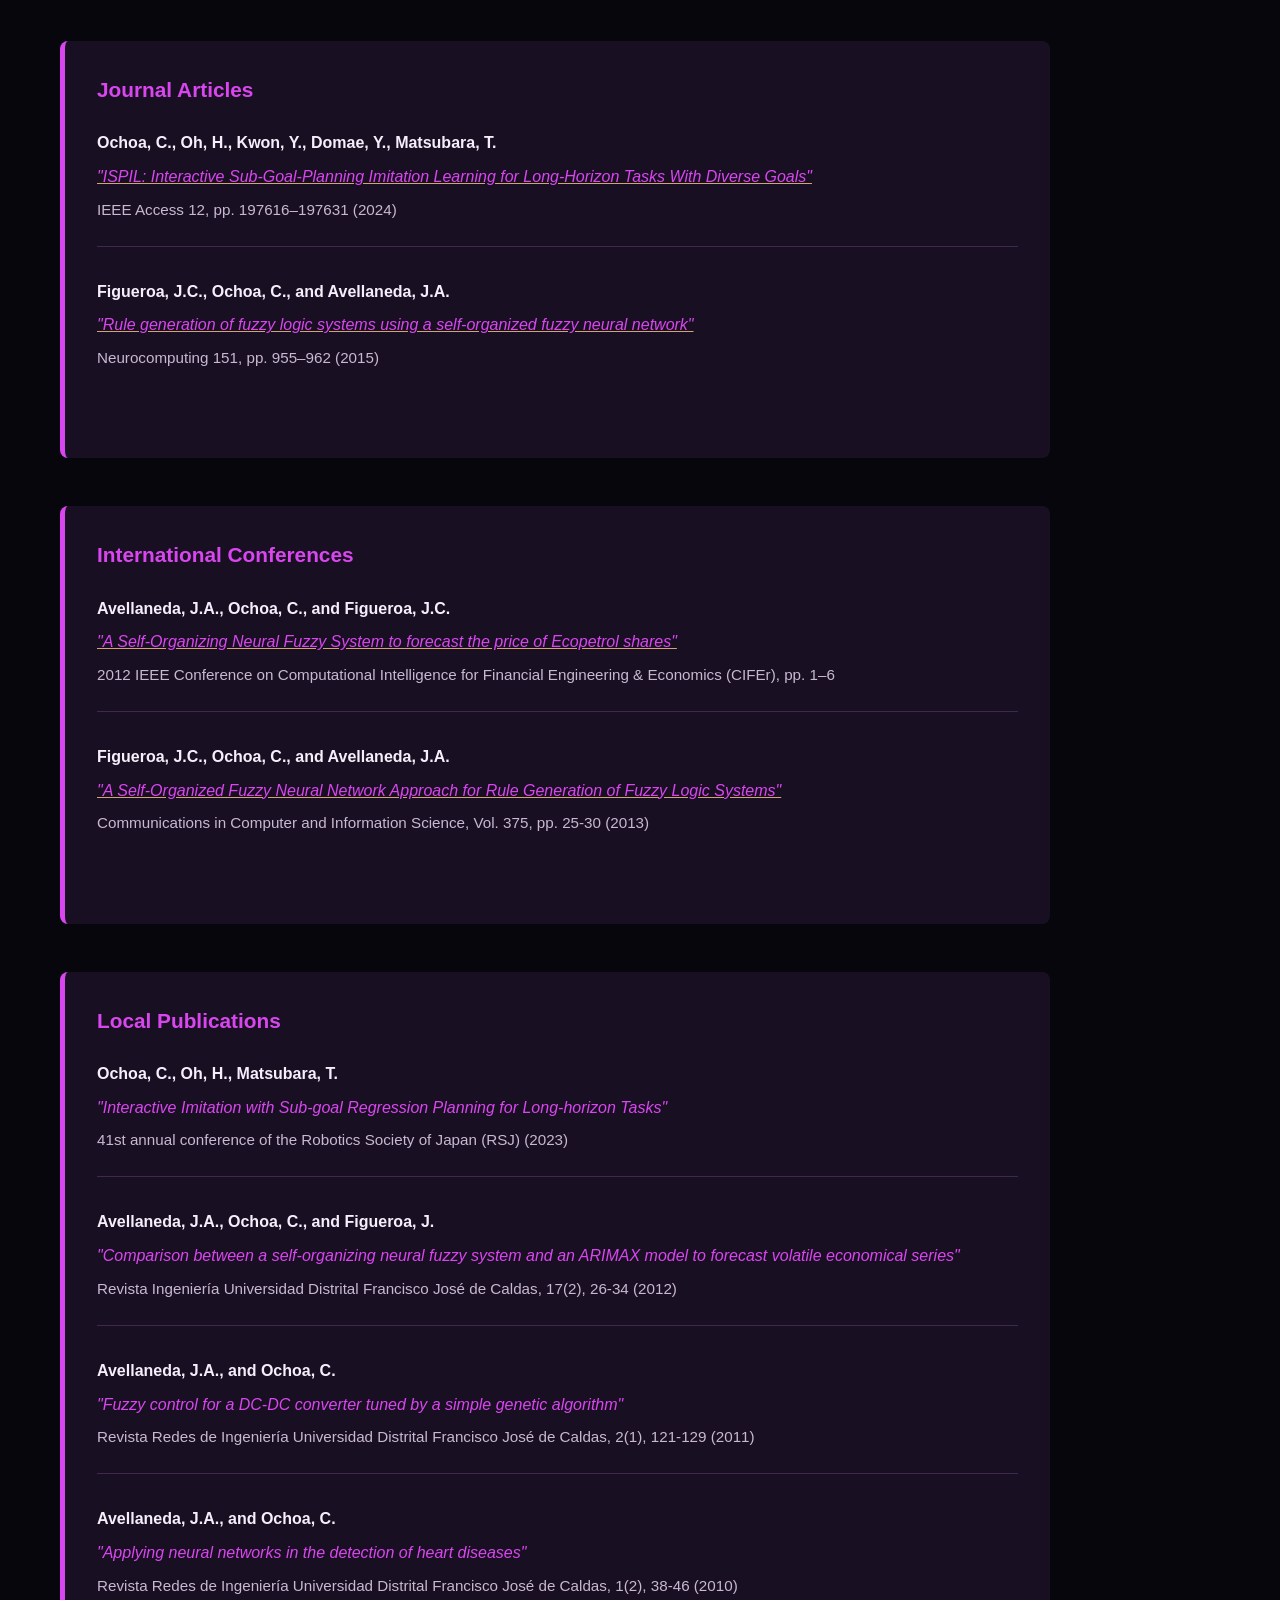
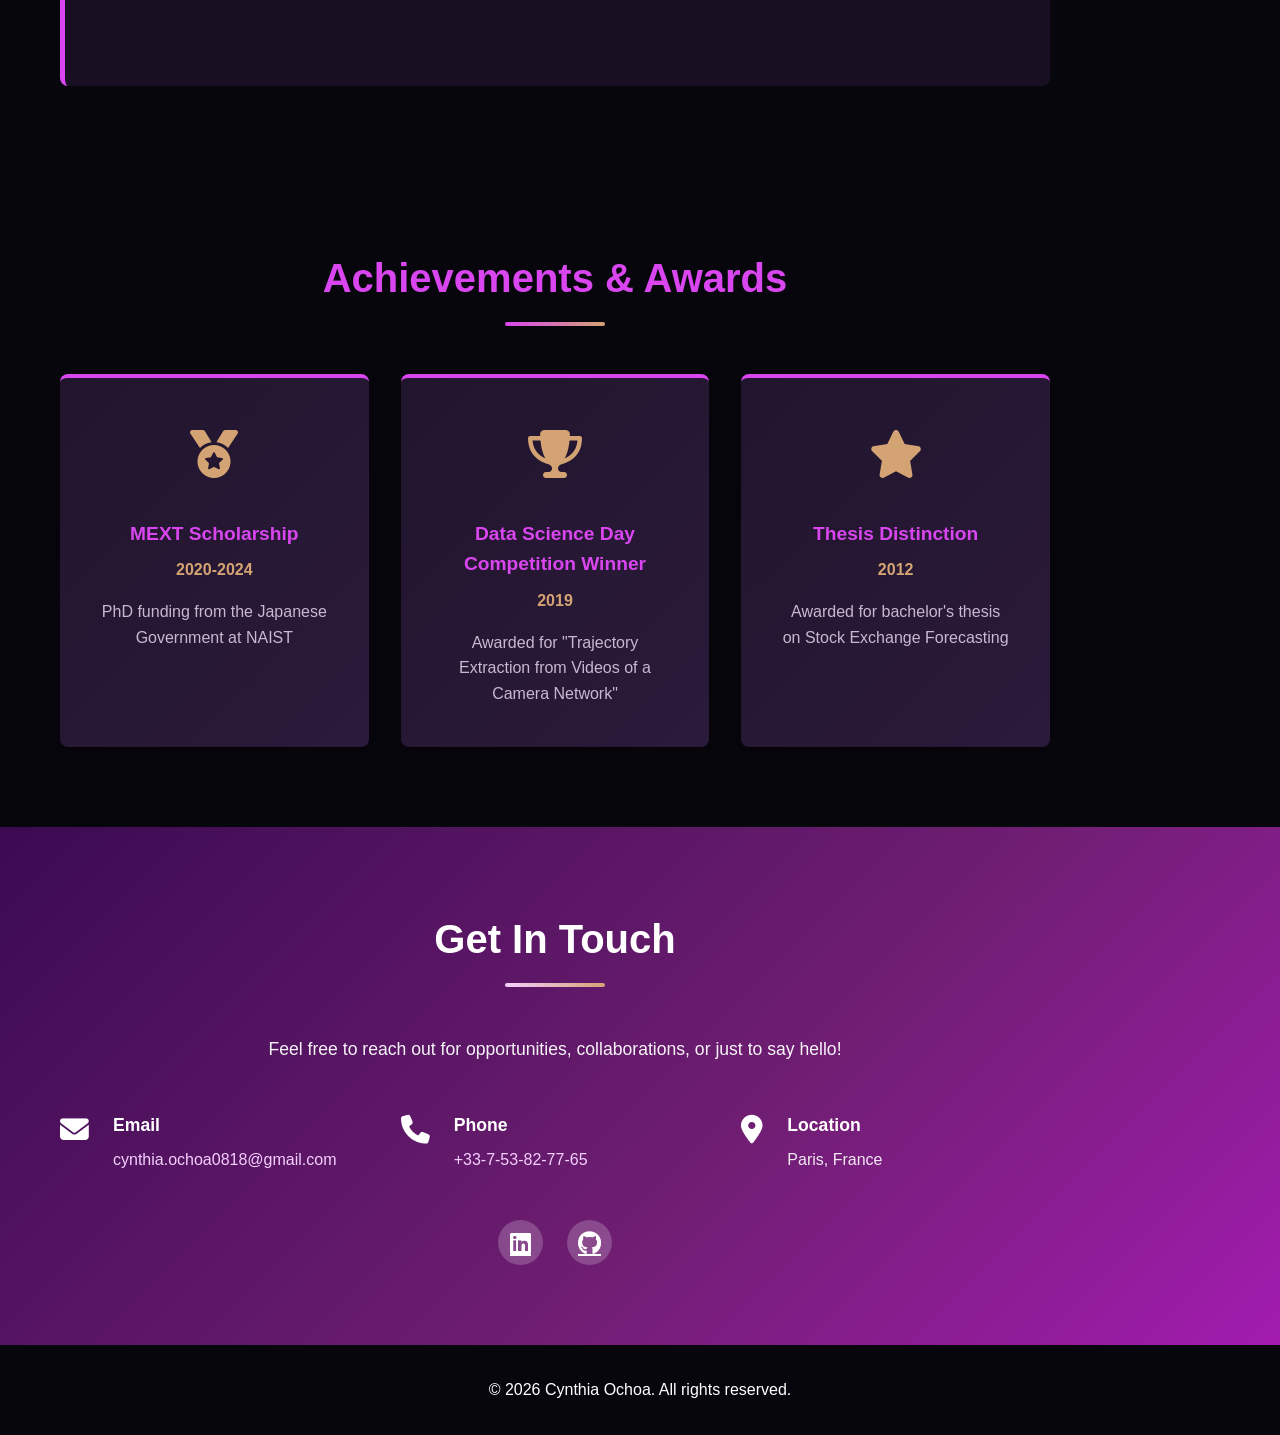
==== commit 30581f4f: "change in language css" ====
--- a/index.html
+++ b/index.html
@@ -148,25 +148,25 @@
                 <div class="language-item">
                     <h4>Spanish</h4>
                     <div class="proficiency-bar">
-                        <div class="proficiency" style="width: 100%;"></div>
+                        <div class="proficiency" style="--level: 100%;"></div>
                     </div>
                 </div>
                 <div class="language-item">
                     <h4>English</h4>
                     <div class="proficiency-bar">
-                        <div class="proficiency" style="width: 100%;"></div>
+                        <div class="proficiency" style="--level: 100%;"></div>
                     </div>
                 </div>
                 <div class="language-item">
                     <h4>French</h4>
                     <div class="proficiency-bar">
-                        <div class="proficiency" style="width: 45%;"></div>
+                        <div class="proficiency" style="--level: 45%;"></div>
                     </div>
                 </div>
                 <div class="language-item">
                     <h4>Japanese</h4>
                     <div class="proficiency-bar">
-                        <div class="proficiency" style="width: 40%;"></div>
+                        <div class="proficiency" style="--level: 40%;"></div>
                     </div>
                 </div>
             </div>
--- a/styles.css
+++ b/styles.css
@@ -652,7 +652,7 @@
 
 /* Languages Section */
 .languages {
-    background-color: var(--dark-bg);
+    background-color: var(--light-bg);
 }
 
 .language-grid {
@@ -661,30 +661,52 @@
     gap: 2rem;
 }
 
+.language-item {
+    background: var(--surface-bg);
+    border: 1px solid var(--border-color);
+    border-radius: 8px;
+    box-shadow: 0 2px 10px var(--shadow-color);
+    padding: 1.5rem;
+    transition: transform 0.25s ease, border-color 0.25s ease, box-shadow 0.25s ease;
+}
+
+.language-item:hover {
+    border-color: rgba(217, 70, 239, 0.55);
+    box-shadow: 0 8px 22px var(--shadow-color);
+    transform: translateY(-4px);
+}
+
 .language-item h4 {
     color: var(--primary-color);
-    margin-bottom: 1rem;
+    margin-bottom: 1.1rem;
     font-size: 1.1rem;
 }
 
 .proficiency-bar {
-    background-color: var(--border-color);
-    height: 8px;
-    border-radius: 4px;
+    background-color: rgba(245, 208, 254, 0.12);
+    border: 1px solid var(--border-color);
+    height: 12px;
+    border-radius: 999px;
     overflow: hidden;
 }
 
 .proficiency {
     height: 100%;
-    background: linear-gradient(90deg, var(--primary-color), var(--secondary-color));
-    border-radius: 4px;
-    transition: width 0.3s ease;
+    width: 0;
+    background: linear-gradient(90deg, #8b5cf6, var(--primary-color), var(--secondary-color));
+    border-radius: inherit;
+    box-shadow: 0 0 16px rgba(217, 70, 239, 0.35);
+    transition: width 1.1s cubic-bezier(0.22, 1, 0.36, 1);
     display: flex;
     align-items: center;
     justify-content: flex-end;
     padding-right: 8px;
     font-size: 0.75rem;
     color: white;
+}
+
+.language-item.is-visible .proficiency {
+    width: var(--level);
 }
 
 /* Education Section */
